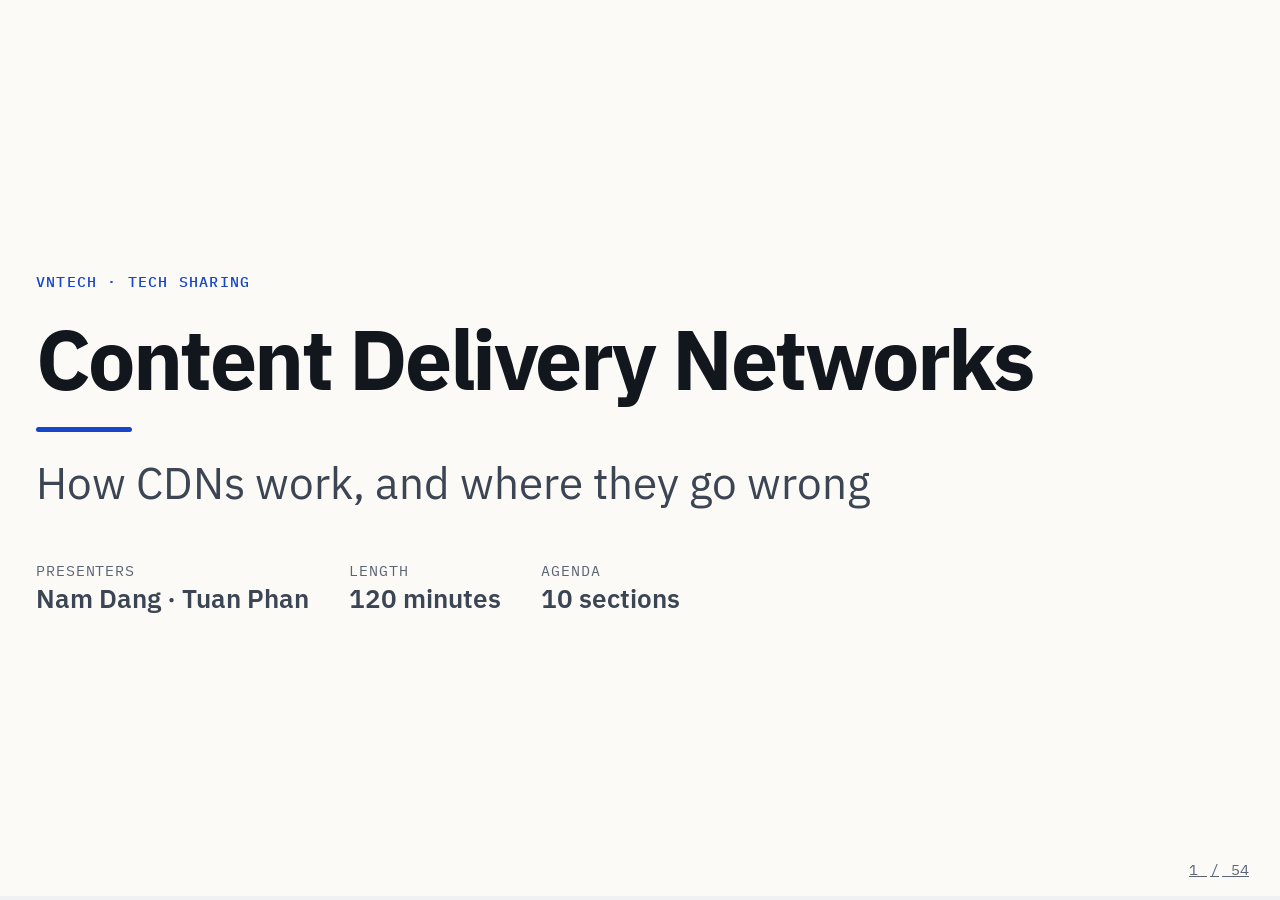
==== deck/index.html @ dfc062b0 "replace first static image with animation" ====
<!doctype html>
<html lang="en" data-theme="light">
<head>
  <meta charset="utf-8" />
  <meta name="viewport" content="width=device-width, initial-scale=1" />
  <title>Content Delivery Networks</title>
  <link rel="icon" href="data:," />
  <link rel="stylesheet" href="vendor/reveal.js/reset.css" />
  <link rel="stylesheet" href="vendor/reveal.js/reveal.css" />
  <link rel="stylesheet" href="css/deck.css" />
  <script src="js/deck.js"></script>
</head>
<body>

<!-- ======================================================================
     ICON SPRITE: one set, 24×24 grid, stroke only. Reuse with
     <svg class="icon"><use href="#i-name"/></svg>
     ====================================================================== -->
<svg class="sprite" xmlns="http://www.w3.org/2000/svg" width="0" height="0" aria-hidden="true">
  <symbol id="i-user" viewBox="0 0 24 24"><circle cx="12" cy="8" r="4"/><path d="M4 21c0-4 3.6-7 8-7s8 3 8 7"/></symbol>
  <symbol id="i-server" viewBox="0 0 24 24"><rect x="3" y="4" width="18" height="7" rx="2"/><rect x="3" y="13" width="18" height="7" rx="2"/><path d="M7 7.5h.01M7 16.5h.01"/></symbol>
  <symbol id="i-edge" viewBox="0 0 24 24"><path d="M12 2.5l8.2 4.75v9.5L12 21.5l-8.2-4.75v-9.5z"/><circle cx="12" cy="12" r="2.5"/></symbol>
  <symbol id="i-pop" viewBox="0 0 24 24"><rect x="4" y="3" width="16" height="18" rx="2"/><path d="M8 8h8M8 12h8M8 16h8"/></symbol>
  <symbol id="i-compass" viewBox="0 0 24 24"><circle cx="12" cy="12" r="9"/><path d="M15.5 8.5l-2 5-5 2 2-5z"/></symbol>
  <symbol id="i-globe" viewBox="0 0 24 24"><circle cx="12" cy="12" r="9"/><path d="M3 12h18M12 3c3 3.2 3 14.8 0 18M12 3c-3 3.2-3 14.8 0 18"/></symbol>
  <symbol id="i-bolt" viewBox="0 0 24 24"><path d="M13 2.5L4.5 14H11l-1 7.5L18.5 10H12z"/></symbol>
  <symbol id="i-shield" viewBox="0 0 24 24"><path d="M12 3l8 3v6c0 5-3.4 8-8 9-4.6-1-8-4-8-9V6z"/></symbol>
  <symbol id="i-clock" viewBox="0 0 24 24"><circle cx="12" cy="12" r="9"/><path d="M12 7v5l3 2"/></symbol>
  <symbol id="i-coin" viewBox="0 0 24 24"><circle cx="12" cy="12" r="9"/><path d="M12 6.5v11M15 9.6c0-1.3-1.3-2.1-3-2.1s-3 .8-3 2.2c0 2.9 6 1.6 6 4.6 0 1.4-1.3 2.2-3 2.2s-3-.8-3-2.1"/></symbol>
  <symbol id="i-arrow" viewBox="0 0 24 24"><path d="M4 12h16M14 6l6 6-6 6"/></symbol>
  <symbol id="i-check" viewBox="0 0 24 24"><path d="M4 12.5l5 5L20 6.5"/></symbol>
  <symbol id="i-x" viewBox="0 0 24 24"><path d="M6 6l12 12M18 6L6 18"/></symbol>
  <symbol id="i-lock" viewBox="0 0 24 24"><rect x="5" y="11" width="14" height="10" rx="2"/><path d="M8 11V8a4 4 0 018 0v3"/></symbol>
  <symbol id="i-code" viewBox="0 0 24 24"><path d="M8 7l-5 5 5 5M16 7l5 5-5 5M13.5 5l-3 14"/></symbol>
  <symbol id="i-image" viewBox="0 0 24 24"><rect x="3" y="4" width="18" height="16" rx="2"/><circle cx="8.5" cy="9.5" r="1.5"/><path d="M21 16l-5-5-9 9"/></symbol>
  <symbol id="i-file" viewBox="0 0 24 24"><path d="M6 3h8l5 5v13H6zM14 3v5h5"/></symbol>
  <symbol id="i-type" viewBox="0 0 24 24"><path d="M5 7V5h14v2M12 5v14M9 19h6"/></symbol>
  <symbol id="i-download" viewBox="0 0 24 24"><path d="M12 4v11M7 10.5l5 5 5-5M5 20h14"/></symbol>
  <symbol id="i-upload" viewBox="0 0 24 24"><path d="M12 16V5M7 9.5l5-5 5 5M5 20h14"/></symbol>
  <symbol id="i-key" viewBox="0 0 24 24"><circle cx="8" cy="15" r="4"/><path d="M11 12l9-9M16 7l3 3"/></symbol>
  <symbol id="i-refresh" viewBox="0 0 24 24"><path d="M20 12a8 8 0 11-2.6-5.9M20 4v5h-5"/></symbol>
  <symbol id="i-layers" viewBox="0 0 24 24"><path d="M12 3l9 5-9 5-9-5zM3 12.5l9 5 9-5M3 17l9 5 9-5"/></symbol>
  <symbol id="i-alert" viewBox="0 0 24 24"><path d="M12 3.5L22 20.5H2zM12 10v5M12 17.8h.01"/></symbol>
  <symbol id="i-gauge" viewBox="0 0 24 24"><path d="M4 18a9 9 0 1116 0M12 14l4-5"/></symbol>
  <symbol id="i-route" viewBox="0 0 24 24"><circle cx="6" cy="18.5" r="2.5"/><circle cx="18" cy="5.5" r="2.5"/><path d="M8.5 18.5H14a3.5 3.5 0 000-7h-4a3.5 3.5 0 010-7h5.5"/></symbol>
  <symbol id="i-split" viewBox="0 0 24 24"><path d="M4 12h5l4-6h7M9 12l4 6h7M17 3l3 3-3 3M17 15l3 3-3 3"/></symbol>
  <symbol id="i-ban" viewBox="0 0 24 24"><circle cx="12" cy="12" r="9"/><path d="M5.7 5.7l12.6 12.6"/></symbol>
  <symbol id="i-bot" viewBox="0 0 24 24"><rect x="4" y="8" width="16" height="12" rx="2"/><path d="M12 4v4M9 13h.01M15 13h.01M9.5 16.5h5"/></symbol>
  <symbol id="i-pen" viewBox="0 0 24 24"><path d="M4 20l1-5L16 4l4 4L9 19zM13.5 6.5l4 4"/></symbol>
  <symbol id="i-pin" viewBox="0 0 24 24"><path d="M12 21s7-6.3 7-11.5a7 7 0 10-14 0C5 14.7 12 21 12 21z"/><circle cx="12" cy="9.5" r="2.5"/></symbol>
  <symbol id="i-qr" viewBox="0 0 24 24"><rect x="3" y="3" width="7" height="7" rx="1"/><rect x="14" y="3" width="7" height="7" rx="1"/><rect x="3" y="14" width="7" height="7" rx="1"/><path d="M14 14h3v3M21 14v.01M21 18v3h-3M14 21v-1"/></symbol>
</svg>

<div class="reveal">
<div class="slides">

<!-- ======================================================================
     COVER
     ====================================================================== -->
<section class="l-cover">
  <p class="eyebrow">VNTech · Tech sharing</p>
  <h1>Content Delivery Networks</h1>
  <div class="cover-rule"></div>
  <p class="cover-sub">How CDNs work, and where they go wrong</p>
  <div class="cover-meta">
    <span><small>Presenters</small><b>Nam Dang · Tuan Phan</b></span>
    <span><small>Length</small><b>120 minutes</b></span>
    <span><small>Agenda</small><b>10 sections</b></span>
  </div>
  <aside class="notes">
    <p>Chào mọi người. Hôm nay Nam và Tuấn chia sẻ về CDN trong khoảng 120 phút.</p>
    <p>Lộ trình gồm 10 phần: vì sao CDN tồn tại, cách nó hoạt động, caching, những gì đặt được sau CDN, protocol và network, security, edge computing, dùng trong thực tế, trade-off và pitfall, cuối cùng là checklist ra quyết định.</p>
    <p>Phím tắt: S mở speaker view, T đổi theme sáng/tối, F toàn màn hình, O xem tổng quan.</p>
  </aside>
</section>

<!-- ======================================================================
     SECTION 1: WHY A CDN EXISTS (1.1 – 1.5)
     ====================================================================== -->

<!-- 1.1 -->
<section class="l-figure" data-section="1 · Why a CDN exists">
  <header class="s-head">
    <p class="eyebrow">1.1 · The problem: physical distance</p>
    <h2>Round trips, not bandwidth, decide time to first byte</h2>
  </header>
  <div class="s-body">
    <div class="fig-row">
      <figure class="fig">
        <svg class="dg" viewBox="0 0 640 380" role="img" aria-label="Time to first byte: 600 ms from a far origin versus 60 ms from a nearby edge">
          <text x="20" y="30" class="t-strong">Far origin · RTT 200 ms</text>
          <rect class="seg seg-slow" x="20" y="46" width="160" height="64" rx="4"/>
          <rect class="seg seg-slow" x="180" y="46" width="160" height="64" rx="4"/>
          <rect class="seg seg-slow" x="340" y="46" width="160" height="64" rx="4"/>
          <text x="100" y="84" text-anchor="middle" class="t-mono">TCP</text>
          <text x="260" y="84" text-anchor="middle" class="t-mono">TLS 1.3</text>
          <text x="420" y="84" text-anchor="middle" class="t-mono">HTTP</text>
          <text x="516" y="89" class="t-num t-slow">600 ms</text>

          <text x="20" y="176" class="t-strong">Nearby edge · RTT 20 ms</text>
          <rect class="seg seg-fast" x="20" y="192" width="16" height="64" rx="3"/>
          <rect class="seg seg-fast" x="36" y="192" width="16" height="64" rx="3"/>
          <rect class="seg seg-fast" x="52" y="192" width="16" height="64" rx="3"/>
          <text x="84" y="235" class="t-num t-fast">60 ms</text>
          <text x="200" y="231" class="t-muted">same three round trips</text>

          <path class="ln ln-axis" d="M20 304H500M20 298v12M180 298v12M340 298v12M500 298v12"/>
          <text x="20" y="332" class="t-mono t-small t-muted">0</text>
          <text x="180" y="332" text-anchor="middle" class="t-mono t-small t-muted">200 ms</text>
          <text x="340" y="332" text-anchor="middle" class="t-mono t-small t-muted">400 ms</text>
          <text x="500" y="332" text-anchor="middle" class="t-mono t-small t-muted">600 ms</text>
          <text x="20" y="368" class="t-small t-muted">Time to first byte on a new HTTPS connection</text>
        </svg>
      </figure>
      <div class="col">
        <ul class="points">
          <li>Light in fiber: about 200,000 km/s</li>
          <li>HCMC to US West: 13,000 km</li>
          <li>130 ms in theory, 180–220 real</li>
          <li>Three round trips before first byte</li>
          <li>Slow start: 14 KB, then doubling</li>
        </ul>
      </div>
    </div>
  </div>
  <aside class="notes">
    <p>Bắt đầu từ vấn đề trước khi nói CDN là gì: khoảng cách vật lý.</p>
    <p>Ánh sáng trong cáp quang đi khoảng 200.000 km/s. Từ TP.HCM sang bờ Tây nước Mỹ khoảng 13.000 km, tức một round trip mất 130 ms trên lý thuyết, thực tế 180 đến 220 ms vì đường cáp không thẳng và còn qua nhiều router.</p>
    <p>Một kết nối HTTPS mới cần ít nhất ba round trip trước khi nhận byte đầu tiên: TCP handshake, TLS 1.3 handshake, rồi HTTP request. Origin ở xa với RTT 200 ms thì mất 600 ms; edge ở gần với RTT 20 ms thì chỉ 60 ms.</p>
    <p>Sau byte đầu tiên, TCP slow start chỉ gửi khoảng 14 KB ở round trip đầu rồi gấp đôi dần, nên file càng lớn càng phải trả tiền khoảng cách thêm nhiều lần.</p>
    <p>Ý chính: latency bằng số round trip nhân với khoảng cách. Tối ưu code server không rút ngắn được đường đi.</p>
  </aside>
</section>

<!-- 1.2 -->
<section class="l-figure" data-section="1 · Why a CDN exists">
  <header class="s-head">
    <p class="eyebrow">1.2 · What a CDN is</p>
    <h2>A CDN is a caching reverse proxy, replicated close to users</h2>
  </header>
  <div class="s-body">
    <div class="fig-row">
      <figure class="fig">
        <svg class="dg dg-anim" viewBox="0 0 640 400" role="img" aria-label="Without a CDN every request crosses the world to the single origin; with one, users in Hanoi and Paris each reach a nearby edge and the origin is contacted only on a cache miss">
          <rect class="box box-origin" x="490" y="170" width="130" height="60" rx="12"/>
          <use href="#i-server" x="504" y="188" width="24" height="24" class="ic ic-origin"/>
          <text x="538" y="207" class="t-strong">Origin</text>

          <g data-scene="direct" data-loop="4.6">
            <path id="ov-d0" class="wire" d="M60 90L490 190"/>
            <path id="ov-d1" class="wire" d="M60 310L490 210"/>
            <circle class="pkt" r="6" data-along="#ov-d0" data-at="0.3" data-dur="1.6"/>
            <circle class="pkt pkt-miss" r="6" data-along="#ov-d0" data-at="2.1" data-dur="1.6" data-rev/>
            <circle class="pkt" r="6" data-along="#ov-d1" data-at="0.6" data-dur="1.6"/>
            <circle class="pkt pkt-miss" r="6" data-along="#ov-d1" data-at="2.4" data-dur="1.6" data-rev/>
          </g>

          <g class="fragment" data-scene="cdn" data-loop="8">
            <path id="ov-u0" class="wire" d="M60 90H130"/>
            <path id="ov-o0" class="wire wire-rare" d="M250 90L490 190"/>
            <path id="ov-u1" class="wire" d="M60 310H130"/>
            <path id="ov-o1" class="wire wire-rare" d="M250 310L490 210"/>
            <circle class="pkt" r="6" data-along="#ov-u0" data-at="0.3, 4.3, 5.5, 6.7" data-dur="0.3"/>
            <circle class="pkt pkt-miss" r="6" data-along="#ov-o0" data-at="0.7" data-dur="1.2"/>
            <circle class="pkt pkt-miss" r="6" data-along="#ov-o0" data-at="2" data-dur="1.2" data-rev/>
            <circle class="pkt pkt-miss" r="6" data-along="#ov-u0" data-at="3.3" data-dur="0.3" data-rev/>
            <circle class="pkt pkt-hit" r="6" data-along="#ov-u0" data-at="4.65, 5.85, 7.05" data-dur="0.3" data-rev/>
            <circle class="pkt" r="6" data-along="#ov-u1" data-at="0.6, 4.6, 5.8, 7" data-dur="0.3"/>
            <circle class="pkt pkt-miss" r="6" data-along="#ov-o1" data-at="1" data-dur="1.2"/>
            <circle class="pkt pkt-miss" r="6" data-along="#ov-o1" data-at="2.3" data-dur="1.2" data-rev/>
            <circle class="pkt pkt-miss" r="6" data-along="#ov-u1" data-at="3.6" data-dur="0.3" data-rev/>
            <circle class="pkt pkt-hit" r="6" data-along="#ov-u1" data-at="4.95, 6.15, 7.35" data-dur="0.3" data-rev/>
            <rect class="box box-edge" x="130" y="60" width="120" height="60" rx="12"/>
            <use href="#i-edge" x="144" y="78" width="24" height="24" class="ic ic-edge"/>
            <text x="178" y="97" class="t-strong">Edge</text>
            <rect class="box box-edge" x="130" y="280" width="120" height="60" rx="12"/>
            <use href="#i-edge" x="144" y="298" width="24" height="24" class="ic ic-edge"/>
            <text x="178" y="317" class="t-strong">Edge</text>
          </g>

          <use href="#i-user" x="24" y="78" width="24" height="24" class="ic ic-user"/>
          <text x="36" y="124" text-anchor="middle" class="t-small t-muted">Hanoi</text>
          <use href="#i-user" x="24" y="298" width="24" height="24" class="ic ic-user"/>
          <text x="36" y="344" text-anchor="middle" class="t-small t-muted">Paris</text>
        </svg>
      </figure>
      <div class="col">
        <ul class="points">
          <li>Edge servers sit between users and origin</li>
          <li>Each edge keeps copies, answers nearby</li>
          <li>The origin stays in one place</li>
          <li>Cache beside origin: less load, same distance</li>
          <li>A CDN reduces both</li>
        </ul>
      </div>
    </div>
  </div>
  <aside class="notes">
    <p>CDN là một mạng phân tán gồm các edge server nằm giữa user và origin của mình.</p>
    <p>Mỗi edge giữ bản sao nội dung và trả lời request từ vị trí gần user nhất. Origin vẫn chỉ ở một chỗ; user ở Hà Nội và user ở Paris mỗi người nói chuyện với một edge gần họ.</p>
    <p>So sánh với cache đặt cạnh origin như Varnish hay Nginx: loại đó giảm tải cho origin nhưng không giảm khoảng cách. CDN giảm được cả hai.</p>
    <p>Định nghĩa gọn: CDN là một caching reverse proxy, được triển khai ở rất nhiều nơi, trả lời thay cho origin.</p>
  </aside>
</section>

<!-- 1.3 -->
<section class="l-cards" data-section="1 · Why a CDN exists">
  <header class="s-head">
    <p class="eyebrow">1.3 · What you gain</p>
    <h2>Five benefits, and none of them is automatic</h2>
  </header>
  <div class="s-body">
    <div class="cards c5">
      <div class="card">
        <svg class="icon icon-l"><use href="#i-bolt"/></svg>
        <h3>Lower latency</h3>
        <p>Tens of milliseconds, not hundreds</p>
        <span class="chip is-need">needs cacheable content</span>
      </div>
      <div class="card">
        <svg class="icon icon-l"><use href="#i-server"/></svg>
        <h3>Less origin load</h3>
        <p>90%+ of requests stop at the edge</p>
        <span class="chip is-need">needs cacheable content</span>
      </div>
      <div class="card">
        <svg class="icon icon-l"><use href="#i-refresh"/></svg>
        <h3>Higher availability</h3>
        <p>PoP failover; stale copies when origin is down</p>
      </div>
      <div class="card">
        <svg class="icon icon-l"><use href="#i-coin"/></svg>
        <h3>Lower bandwidth cost</h3>
        <p>Fewer origin bytes, smaller payloads</p>
      </div>
      <div class="card">
        <svg class="icon icon-l"><use href="#i-shield"/></svg>
        <h3>Security</h3>
        <p>Absorb DDoS, run a WAF, hide the origin</p>
        <span class="chip is-need">needs a hidden origin</span>
      </div>
    </div>
  </div>
  <aside class="notes">
    <p>CDN mang lại năm lợi ích, nhưng mỗi cái đều có điều kiện đi kèm.</p>
    <p>Một, latency thấp hơn: handshake và nội dung đến từ nơi cách vài chục ms thay vì vài trăm ms.</p>
    <p>Hai, giảm tải origin: với site chủ yếu là static, hơn 90% request có thể dừng ở edge. [cần kiểm chứng: con số 90% là ước lượng chung, phụ thuộc từng site]</p>
    <p>Ba, availability cao hơn: traffic tự chuyển khi một PoP hỏng, và edge có thể trả nội dung đã cache khi origin down. Phần 3.6 sẽ nói kỹ.</p>
    <p>Bốn, giảm chi phí bandwidth: origin gửi ít byte hơn, phần còn lại được nén và tối ưu ảnh ở edge.</p>
    <p>Năm, security: edge là nơi tự nhiên để hấp thụ DDoS, chạy WAF và giấu origin. Phần 6 nói kỹ.</p>
    <p>Điều kiện: latency và offload chỉ có khi nội dung cacheable. Security chỉ có khi origin không bị gọi trực tiếp. Lợi ích không tự động đến.</p>
  </aside>
</section>

<!-- 1.4 -->
<section class="l-cards" data-section="1 · Why a CDN exists">
  <header class="s-head">
    <p class="eyebrow">1.4 · A short history</p>
    <h2>The direction never changed: work keeps moving from origin to edge</h2>
  </header>
  <div class="s-body">
    <div class="cards c3">
      <div class="card">
        <span class="card-kicker">Late 1990s</span>
        <h3>Static files</h3>
        <p>Akamai, 1998, from MIT: surviving flash crowds</p>
        <p>Images, downloads, later video</p>
      </div>
      <div class="card fragment">
        <span class="card-kicker">2000s and 2010s</span>
        <h3>Dynamic acceleration and security</h3>
        <p>CloudFront 2008, Cloudflare 2010, Fastly 2011</p>
        <p>TLS, DDoS protection, WAF become standard</p>
      </div>
      <div class="card fragment">
        <span class="card-kicker">From about 2017</span>
        <h3>Edge compute</h3>
        <p>Lambda@Edge, Cloudflare Workers</p>
        <p>Your code runs at the edge</p>
      </div>
    </div>
  </div>
  <aside class="notes">
    <p>Lịch sử CDN gói trong ba giai đoạn.</p>
    <p>Cuối thập niên 1990: static file. Akamai ra đời năm 1998 từ MIT để giải bài toán flash crowd, tức traffic tăng đột biến. CDN lúc đó phân phối ảnh, file download, sau này là video.</p>
    <p>(Bấm tiếp) Thập niên 2000 và 2010: dynamic acceleration và security. Tái sử dụng connection và routing tốt hơn giúp tăng tốc cả request không cache được. CloudFront ra năm 2008, Cloudflare 2010, Fastly 2011. TLS, chống DDoS và WAF trở thành tiêu chuẩn.</p>
    <p>(Bấm tiếp) Từ khoảng 2017: edge compute. Lambda@Edge và Cloudflare Workers cho phép chạy code của mình ngay tại edge.</p>
    <p>Hướng đi không đổi: ngày càng nhiều việc được chuyển từ origin ra edge.</p>
  </aside>
</section>

<!-- 1.5 -->
<section class="l-table" data-section="1 · Why a CDN exists">
  <header class="s-head">
    <p class="eyebrow">1.5 · Business impact</p>
    <h2>Speed measurably affects revenue; how much differs for every product</h2>
  </header>
  <div class="s-body">
    <table class="tbl">
      <thead><tr><th>Source</th><th>Finding</th></tr></thead>
      <tbody>
        <tr><td>Amazon, 2006</td><td>Every 100 ms of added latency cost about 1% of sales</td></tr>
        <tr><td>Google / DoubleClick, 2016</td><td>53% of mobile visits are abandoned when a page takes over 3 s</td></tr>
        <tr><td>Google / SOASTA, 2017</td><td>Load time from 1 s to 3 s: bounce probability up 32%</td></tr>
        <tr><td>Deloitte, 2020</td><td>0.1 s faster on mobile: retail conversions +8.4%, travel +10.1%</td></tr>
      </tbody>
    </table>
    <ul class="points">
      <li>A trend, not constants</li>
      <li>Your number needs your own measurement</li>
    </ul>
  </div>
  <aside class="notes">
    <p>Tốc độ có ảnh hưởng đo được tới doanh thu. Vài nghiên cứu hay được trích dẫn:</p>
    <p>Amazon 2006: mỗi 100 ms latency tăng thêm làm mất khoảng 1% doanh số. [cần kiểm chứng: số liệu từ một bài nói nội bộ của Amazon, không có báo cáo chính thức]</p>
    <p>Google / DoubleClick 2016: 53% lượt truy cập mobile bị bỏ nếu trang tải lâu hơn 3 giây.</p>
    <p>Google / SOASTA 2017: thời gian tải tăng từ 1 lên 3 giây làm xác suất bounce tăng 32%.</p>
    <p>Deloitte 2020, báo cáo "Milliseconds Make Millions": nhanh hơn 0,1 giây trên mobile làm conversion của retail tăng 8,4% và travel tăng 10,1%.</p>
    <p>Lưu ý: đây là các nghiên cứu cụ thể trong bối cảnh cụ thể. Dùng để thấy xu hướng, đừng coi là hằng số. Con số chính xác cho sản phẩm của mình chỉ có được khi tự đo.</p>
  </aside>
</section>

<!-- ======================================================================
     SECTION 2: HOW IT WORKS (2.1 – 2.6)
     ====================================================================== -->

<!-- 2.1 -->
<section class="l-cards" data-section="2 · How it works">
  <header class="s-head">
    <p class="eyebrow">2.1 · Core parts</p>
    <h2>The origin holds the master, edges hold copies, DNS points the way</h2>
  </header>
  <div class="s-body">
    <div class="cards c4">
      <div class="card">
        <svg class="icon icon-l"><use href="#i-server"/></svg>
        <h3>Origin</h3>
        <p>Master copy: web server, load balancer, S3</p>
      </div>
      <div class="card">
        <svg class="icon icon-l"><use href="#i-edge"/></svg>
        <h3>Edge server</h3>
        <p>Receives requests, checks its cache, responds</p>
      </div>
      <div class="card">
        <svg class="icon icon-l"><use href="#i-pop"/></svg>
        <h3>PoP</h3>
        <p>One location, many edge servers</p>
      </div>
      <div class="card">
        <svg class="icon icon-l"><use href="#i-compass"/></svg>
        <h3>DNS</h3>
        <p>First step; with routing, picks the PoP</p>
      </div>
    </div>
    <div class="callout">
      <svg class="icon"><use href="#i-pin"/></svg>
      <p><b>Caches are per PoP:</b> Singapore HIT, Tokyo MISS</p>
    </div>
  </div>
  <aside class="notes">
    <p>Bốn thành phần cốt lõi.</p>
    <p>Origin: nơi giữ bản gốc của nội dung. Có thể là web server, load balancer, hoặc object storage như S3.</p>
    <p>Edge server: một máy của CDN, nhận request của user, kiểm tra cache rồi trả lời.</p>
    <p>PoP, point of presence: một địa điểm vật lý, thường là data center, chứa nhiều edge server. Số lượng và vị trí PoP quyết định CDN đến gần user của mình tới mức nào.</p>
    <p>DNS: bước đầu tiên của mọi request. Cùng với routing (slide 2.3), nó quyết định user tới PoP nào.</p>
    <p>Điểm quan trọng: mỗi PoP có cache riêng. Object đã cache ở Singapore vẫn là MISS ở Tokyo.</p>
  </aside>
</section>

<!-- 2.2 -->
<section class="l-figure" data-section="2 · How it works">
  <header class="s-head">
    <p class="eyebrow">2.2 · Request lifecycle</p>
    <h2>On a HIT the origin sees nothing; on a MISS the edge fetches once</h2>
  </header>
  <div class="s-body">
    <div class="fig-row">
      <figure class="fig">
        <svg class="dg dg-anim" viewBox="0 0 640 370" data-loop="10.5" role="img" aria-label="A first request misses: the edge fetches from the origin and stores the object. The next request is a hit and never reaches the origin.">
          <path id="rl-dns" class="wire" d="M90 210V90"/>
          <path id="rl-be" class="wire" d="M160 240H250"/>
          <path id="rl-eo" class="wire" d="M390 240H480"/>
          <path class="wire" d="M320 270V296"/>
          <rect class="slot" x="290" y="296" width="60" height="44" rx="8"/>
          <g data-show="5.9 10.5">
            <rect class="box box-edge" x="290" y="296" width="60" height="44" rx="8"/>
            <use href="#i-file" x="308" y="306" width="24" height="24" class="ic ic-edge"/>
          </g>

          <circle class="pkt" r="6" data-along="#rl-dns" data-at="0.3" data-dur="0.7"/>
          <circle class="pkt" r="6" data-along="#rl-dns" data-at="1" data-dur="0.7" data-rev/>
          <circle class="pkt" r="6" data-along="#rl-be" data-at="1.9, 3.1, 7.6" data-dur="0.5"/>
          <circle class="pkt" r="6" data-along="#rl-be" data-at="2.4" data-dur="0.5" data-rev/>
          <circle class="pkt pkt-miss" r="6" data-along="#rl-eo" data-at="4.2" data-dur="0.8"/>
          <circle class="pkt pkt-miss" r="6" data-along="#rl-eo" data-at="5.1" data-dur="0.8" data-rev/>
          <circle class="pkt pkt-miss" r="6" data-along="#rl-be" data-at="6.1" data-dur="0.6" data-rev/>
          <circle class="pkt pkt-hit" r="6" data-along="#rl-be" data-at="8.6" data-dur="0.5" data-rev/>

          <rect class="box " x="20" y="30" width="140" height="60" rx="12"/>
          <use href="#i-compass" x="34" y="48" width="24" height="24" class="ic ic-muted"/>
          <text x="68" y="67" class="t-strong">DNS</text>
          <rect class="box box-user" x="20" y="210" width="140" height="60" rx="12"/>
          <use href="#i-user" x="34" y="228" width="24" height="24" class="ic ic-user"/>
          <text x="68" y="247" class="t-strong">Browser</text>
          <rect class="box box-edge" x="250" y="210" width="140" height="60" rx="12"/>
          <use href="#i-edge" x="264" y="228" width="24" height="24" class="ic ic-edge"/>
          <text x="298" y="247" class="t-strong">Edge</text>
          <rect class="box box-origin" x="480" y="210" width="140" height="60" rx="12"/>
          <use href="#i-server" x="494" y="228" width="24" height="24" class="ic ic-origin"/>
          <text x="528" y="247" class="t-strong">Origin</text>

          <g class="mark"><circle cx="58" cy="150" r="13"/><text x="58" y="155.5">1</text></g>
          <g class="mark mark-lit" data-show="0.3 1.7"><circle cx="58" cy="150" r="13"/><text x="58" y="155.5">1</text></g>
          <g class="mark"><circle cx="205" cy="212" r="13"/><text x="205" y="217.5">2</text></g>
          <g class="mark mark-lit" data-show="1.9 2.9"><circle cx="205" cy="212" r="13"/><text x="205" y="217.5">2</text></g>
          <g class="mark"><circle cx="262" cy="318" r="13"/><text x="262" y="323.5">3</text></g>
          <g class="mark mark-lit" data-show="3.6 4.2, 8.1 8.6"><circle cx="262" cy="318" r="13"/><text x="262" y="323.5">3</text></g>
          <g class="mark"><circle cx="205" cy="268" r="13"/><text x="205" y="273.5">4</text></g>
          <g class="mark mark-lit" data-show="6.1 6.8, 8.6 9.2"><circle cx="205" cy="268" r="13"/><text x="205" y="273.5">4</text></g>
          <g class="tag tag-miss" data-show="3.7 6.1">
            <rect x="288" y="166" width="64" height="28" rx="14"/>
            <text x="320" y="185.5">MISS</text>
          </g>
          <g class="tag tag-hit" data-show="8.2 9.6">
            <rect x="288" y="166" width="64" height="28" rx="14"/>
            <text x="320" y="185.5">HIT</text>
          </g>
        </svg>
      </figure>
      <div class="col">
        <ol class="steps">
          <li><b>DNS:</b> CNAME resolves to an edge IP</li>
          <li><b>Connect:</b> TCP and TLS, nearby</li>
          <li><b>Lookup:</b> key is host, path, query</li>
          <li><b>Respond:</b> <code>Age</code>, <code>X-Cache</code> tell the story</li>
        </ol>
        <ul class="points">
          <li>Cached but expired: revalidate (3.3)</li>
          <li>First requester per PoP pays full price</li>
        </ul>
      </div>
    </div>
  </div>
  <aside class="notes">
    <p>Vòng đời một request qua CDN có bốn bước.</p>
    <p>Một, DNS: browser resolve static.example.com, đây là một CNAME trỏ tới CDN, và nhận về IP của một edge.</p>
    <p>Hai, Connect: TCP và TLS handshake diễn ra với edge ở gần.</p>
    <p>Ba, Lookup: edge tính cache key gồm host, path, query string rồi tra cache. Nếu HIT, tức có bản còn fresh, edge trả lời ngay và origin không hề thấy request. Nếu MISS, edge fetch từ origin, đọc Cache-Control để quyết định có lưu không và lưu bao lâu, rồi lưu lại.</p>
    <p>Bốn, Respond: response mang theo header cho biết chuyện gì đã xảy ra, ví dụ Age và X-Cache.</p>
    <p>Có trạng thái thứ ba: object đã cache nhưng hết hạn, edge sẽ revalidate với origin, slide 3.3 nói kỹ.</p>
    <p>Người request đầu tiên ở mỗi PoP trả đủ giá. Những người sau được hưởng lợi cho tới khi object hết hạn hoặc bị evict.</p>
  </aside>
</section>

<!-- 2.3 -->
<section class="l-table" data-section="2 · How it works">
  <header class="s-head">
    <p class="eyebrow">2.3 · Reaching the nearest edge: GeoDNS vs Anycast</p>
    <h2>GeoDNS picks the PoP at lookup time; Anycast lets routing pick it</h2>
  </header>
  <div class="s-body">
    <table class="tbl">
      <thead><tr><th></th><th>GeoDNS</th><th>Anycast</th></tr></thead>
      <tbody>
        <tr><th>How</th><td>DNS guesses location from the asker's IP. Each PoP has its own IP.</td><td>Every PoP announces the same IP over BGP. Routers deliver to the closest.</td></tr>
        <tr><th>Decision layer</th><td>DNS</td><td>Routing (BGP)</td></tr>
        <tr><th>Weakness</th><td>Sees the resolver, not the user. EDNS Client Subnet helps, when sent.</td><td>"Close" means few hops and carrier policy, not geography or speed.</td></tr>
        <tr><th>When a PoP fails</th><td>Users move only after the DNS TTL expires</td><td>Route withdrawn; traffic shifts within seconds</td></tr>
        <tr><th>Examples</th><td>Akamai, CloudFront (mostly)</td><td>Cloudflare</td></tr>
      </tbody>
    </table>
    <p class="caption">Anycast also spreads attack traffic across PoPs (6.1)</p>
  </div>
  <aside class="notes">
    <p>Làm sao user tới được edge gần nhất? Có hai cách.</p>
    <p>GeoDNS: DNS của CDN nhìn IP của bên hỏi, đoán vị trí rồi trả về IP của PoP phù hợp. Mỗi PoP có IP riêng. Quyết định nằm ở tầng DNS. Điểm yếu: DNS chỉ thấy resolver chứ không thấy user, nên user dùng resolver ở nước ngoài có thể bị đưa tới sai chỗ. EDNS Client Subnet giúp được, nhưng không phải resolver nào cũng gửi. Khi một PoP hỏng, user chỉ chuyển đi sau khi TTL của DNS record hết.</p>
    <p>Anycast: mọi PoP cùng quảng bá một IP qua BGP, router trên Internet đưa packet tới PoP gần nhất theo nghĩa network. Quyết định nằm ở tầng routing. Điểm yếu: "gần" trong BGP nghĩa là ít hop và theo policy của nhà mạng, chưa chắc gần về địa lý hay nhanh hơn, và khó điều khiển chính xác. Khi một PoP hỏng, nó rút route và traffic chuyển trong vài giây.</p>
    <p>Ví dụ: Akamai và phần lớn CloudFront dùng GeoDNS; Cloudflare dùng Anycast. [cần kiểm chứng: cách phân loại vendor là đơn giản hóa, thực tế nhiều CDN kết hợp cả hai]</p>
    <p>Anycast còn giúp security: traffic tấn công bị chia ra nhiều PoP thay vì dồn vào một chỗ, xem 6.1.</p>
  </aside>
</section>

<!-- 2.4 -->
<section class="l-two-col" data-section="2 · How it works">
  <header class="s-head">
    <p class="eyebrow">2.4 · Pull vs push</p>
    <h2>Pull fetches on demand, push uploads in advance; most websites pull</h2>
  </header>
  <div class="s-body">
    <div class="cols">
      <div class="col">
        <h3 class="col-title"><svg class="icon"><use href="#i-download"/></svg>Pull (the default)</h3>
        <ul class="points">
          <li>Edge fetches on the first request</li>
          <li>No upload step, one source of truth</li>
          <li>First request per PoP is slow</li>
        </ul>
      </div>
      <div class="col">
        <h3 class="col-title"><svg class="icon"><use href="#i-upload"/></svg>Push</h3>
        <ul class="points">
          <li>Upload before anyone asks</li>
          <li>Fits installers, game patches, video</li>
          <li>You own syncing and cleanup</li>
        </ul>
      </div>
    </div>
    <div class="callout">
      <svg class="icon"><use href="#i-layers"/></svg>
      <p><b>Hybrid:</b> deploy to S3 or R2, CDN pulls</p>
    </div>
  </div>
  <aside class="notes">
    <p>Ai đưa nội dung lên CDN, và khi nào?</p>
    <p>Pull là mặc định: mình khai báo origin ở đâu. Ở request đầu tiên cho một file, edge tự fetch và cache lại. Không có bước upload, chỉ có một source of truth. Nhược điểm: request đầu tiên ở mỗi PoP sẽ chậm.</p>
    <p>Push: mình upload nội dung lên storage của CDN trước khi có ai hỏi. Hợp với file lớn và nhu cầu dự đoán được như installer, game patch, video. Mình kiểm soát chính xác cái gì nằm ở đó, nhưng cũng tự lo việc đồng bộ và dọn dẹp.</p>
    <p>Kiểu lai phổ biến: lúc deploy thì upload file lên object storage như S3 hay R2, rồi để CDN pull từ storage đó.</p>
    <p>Hầu hết website dùng pull.</p>
  </aside>
</section>

<!-- 2.5 -->
<section class="l-figure" data-section="2 · How it works">
  <header class="s-head">
    <p class="eyebrow">2.5 · Tiered caching and origin shield</p>
    <h2>One extra cache layer stops hundreds of PoPs from calling the origin</h2>
  </header>
  <div class="s-body">
    <div class="fig-row">
      <figure class="fig">
        <svg class="dg dg-anim" viewBox="0 0 640 400" role="img" aria-label="Without tiering every PoP calls the origin; with an upper tier only a few nodes do">
          <rect class="box box-origin" x="250" y="320" width="140" height="60" rx="12"/>

          <g data-scene="flat" data-loop="4.5">
            <path id="tc-f0" class="wire" d="M54 64L278 320"/>
            <path id="tc-f1" class="wire" d="M130 64L290 320"/>
            <path id="tc-f2" class="wire" d="M206 64L302 320"/>
            <path id="tc-f3" class="wire" d="M282 64L314 320"/>
            <path id="tc-f4" class="wire" d="M358 64L326 320"/>
            <path id="tc-f5" class="wire" d="M434 64L338 320"/>
            <path id="tc-f6" class="wire" d="M510 64L350 320"/>
            <path id="tc-f7" class="wire" d="M586 64L362 320"/>
            <circle class="pkt pkt-miss" r="6" data-along="#tc-f0" data-at="0.4" data-dur="1.1"/>
            <circle class="pkt pkt-miss" r="6" data-along="#tc-f1" data-at="0.47" data-dur="1.1"/>
            <circle class="pkt pkt-miss" r="6" data-along="#tc-f2" data-at="0.54" data-dur="1.1"/>
            <circle class="pkt pkt-miss" r="6" data-along="#tc-f3" data-at="0.61" data-dur="1.1"/>
            <circle class="pkt pkt-miss" r="6" data-along="#tc-f4" data-at="0.68" data-dur="1.1"/>
            <circle class="pkt pkt-miss" r="6" data-along="#tc-f5" data-at="0.75" data-dur="1.1"/>
            <circle class="pkt pkt-miss" r="6" data-along="#tc-f6" data-at="0.82" data-dur="1.1"/>
            <circle class="pkt pkt-miss" r="6" data-along="#tc-f7" data-at="0.89" data-dur="1.1"/>
            <rect class="box box-err" x="250" y="320" width="140" height="60" rx="12" data-show="1.5 4.2"/>
            <text x="406" y="357" class="t-mono t-strong t-err" data-show="1.5 4.2">8 requests</text>
          </g>

          <g class="fragment" data-scene="tier" data-loop="5.5">
            <path id="tc-t0" class="wire" d="M54 64L182 170"/>
            <path id="tc-t1" class="wire" d="M130 64L198 170"/>
            <path id="tc-t2" class="wire" d="M206 64L214 170"/>
            <path id="tc-t3" class="wire" d="M282 64L230 170"/>
            <path id="tc-t4" class="wire" d="M358 64L410 170"/>
            <path id="tc-t5" class="wire" d="M434 64L426 170"/>
            <path id="tc-t6" class="wire" d="M510 64L442 170"/>
            <path id="tc-t7" class="wire" d="M586 64L458 170"/>
            <path id="tc-ua" class="wire" d="M206 214L296 320"/>
            <path id="tc-ub" class="wire" d="M434 214L344 320"/>
            <circle class="pkt pkt-miss" r="6" data-along="#tc-t0" data-at="0.4" data-dur="0.8"/>
            <circle class="pkt pkt-miss" r="6" data-along="#tc-t1" data-at="0.47" data-dur="0.8"/>
            <circle class="pkt pkt-miss" r="6" data-along="#tc-t2" data-at="0.54" data-dur="0.8"/>
            <circle class="pkt pkt-miss" r="6" data-along="#tc-t3" data-at="0.61" data-dur="0.8"/>
            <circle class="pkt pkt-miss" r="6" data-along="#tc-t4" data-at="0.68" data-dur="0.8"/>
            <circle class="pkt pkt-miss" r="6" data-along="#tc-t5" data-at="0.75" data-dur="0.8"/>
            <circle class="pkt pkt-miss" r="6" data-along="#tc-t6" data-at="0.82" data-dur="0.8"/>
            <circle class="pkt pkt-miss" r="6" data-along="#tc-t7" data-at="0.89" data-dur="0.8"/>
            <circle class="pkt pkt-miss" r="6" data-along="#tc-ua" data-at="1.6" data-dur="0.8"/>
            <circle class="pkt pkt-miss" r="6" data-along="#tc-ub" data-at="1.8" data-dur="0.8"/>
            <rect class="box box-edge" x="146" y="170" width="120" height="44" rx="12"/>
            <use href="#i-layers" x="194" y="180" width="24" height="24" class="ic ic-edge"/>
            <rect class="box box-edge" x="374" y="170" width="120" height="44" rx="12"/>
            <use href="#i-layers" x="422" y="180" width="24" height="24" class="ic ic-edge"/>
            <text x="320" y="198" text-anchor="middle" class="t-small t-muted">upper tier</text>
            <text x="406" y="357" class="t-mono t-strong t-fast" data-show="2.6 5.2">2 requests</text>
          </g>

          <rect class="box box-edge" x="28" y="24" width="52" height="40" rx="10"/>
          <use href="#i-edge" x="42" y="32" width="24" height="24" class="ic ic-edge"/>
          <rect class="box box-edge" x="104" y="24" width="52" height="40" rx="10"/>
          <use href="#i-edge" x="118" y="32" width="24" height="24" class="ic ic-edge"/>
          <rect class="box box-edge" x="180" y="24" width="52" height="40" rx="10"/>
          <use href="#i-edge" x="194" y="32" width="24" height="24" class="ic ic-edge"/>
          <rect class="box box-edge" x="256" y="24" width="52" height="40" rx="10"/>
          <use href="#i-edge" x="270" y="32" width="24" height="24" class="ic ic-edge"/>
          <rect class="box box-edge" x="332" y="24" width="52" height="40" rx="10"/>
          <use href="#i-edge" x="346" y="32" width="24" height="24" class="ic ic-edge"/>
          <rect class="box box-edge" x="408" y="24" width="52" height="40" rx="10"/>
          <use href="#i-edge" x="422" y="32" width="24" height="24" class="ic ic-edge"/>
          <rect class="box box-edge" x="484" y="24" width="52" height="40" rx="10"/>
          <use href="#i-edge" x="498" y="32" width="24" height="24" class="ic ic-edge"/>
          <rect class="box box-edge" x="560" y="24" width="52" height="40" rx="10"/>
          <use href="#i-edge" x="574" y="32" width="24" height="24" class="ic ic-edge"/>
          <use href="#i-server" x="264" y="338" width="24" height="24" class="ic ic-origin"/>
          <text x="298" y="357" class="t-strong">Origin</text>
        </svg>
      </figure>
      <div class="col">
        <ul class="points">
          <li>An edge MISS asks the upper tier first</li>
          <li>Origin shield: one PoP is the only gateway</li>
          <li>Higher hit ratio, fewer origin connections</li>
          <li>Stampedes collapse at one point (3.8)</li>
          <li>Cost: one extra hop, usually a fee</li>
        </ul>
        <div class="chips">
          <span class="chip">CloudFront Origin Shield</span>
          <span class="chip">Cloudflare Tiered Cache</span>
          <span class="chip">Fastly shielding</span>
        </div>
      </div>
    </div>
  </div>
  <aside class="notes">
    <p>Nếu không có lớp ở giữa, một object hết hạn sẽ khiến hàng trăm PoP cùng gọi origin để lấy cùng một thứ.</p>
    <p>Đường đi khi có tiered caching: User, tới Edge PoP (hàng trăm), tới Upper tier hay origin shield (chỉ vài node), rồi mới tới Origin. Edge bị MISS sẽ hỏi upper tier trước. Chỉ khi upper tier cũng MISS thì request mới tới origin.</p>
    <p>Origin shield là trường hợp đặc biệt: chỉ định một PoP, thường gần origin, làm cổng duy nhất đi vào origin.</p>
    <p>Kết quả: hit ratio tổng thể cao hơn, số connection tới origin giảm mạnh, và cache stampede (3.8) được gom về một điểm.</p>
    <p>Chi phí: thêm một hop khi MISS, và thường phải trả thêm tiền.</p>
    <p>Sản phẩm tương ứng: CloudFront Origin Shield, Cloudflare Tiered Cache, Fastly shielding.</p>
  </aside>
</section>

<!-- 2.6 -->
<section class="l-figure" data-section="2 · How it works">
  <header class="s-head">
    <p class="eyebrow">2.6 · ISP peering and embedded caches</p>
    <h2>The last stretch belongs to the ISP; big CDNs connect directly or move in</h2>
  </header>
  <div class="s-body">
    <div class="fig-row">
      <figure class="fig">
        <svg class="dg dg-anim" viewBox="0 0 640 390" data-loop="5" role="img" aria-label="Three paths to a subscriber: via transit, via peering at an exchange, and from a cache embedded inside the ISP">
          <rect class="zone" x="430" y="20" width="195" height="350" rx="16"/>
          <text x="446" y="252" class="t-small t-muted">ISP</text>
          <text x="290" y="42" text-anchor="middle" class="t-small t-muted">transit</text>
          <path id="isp-t" class="wire" d="M75 150V64H545V150"/>
          <path id="isp-p" class="wire" d="M135 180H480"/>
          <path id="isp-e" class="wire" d="M545 290V210"/>
          <path class="wire" d="M537 140l8 10 8-10M470 172l10 8-10 8M537 220l8-10 8 10"/>

          <circle class="pkt pkt-miss" r="6" data-along="#isp-t" data-at="0.5" data-dur="3.4"/>
          <circle class="pkt" r="6" data-along="#isp-p" data-at="0.5" data-dur="1.5"/>
          <circle class="pkt pkt-hit" r="6" data-along="#isp-e" data-at="0.5" data-dur="0.5"/>

          <circle class="hop" cx="190" cy="64" r="8"/>
          <circle class="hop" cx="290" cy="64" r="8"/>
          <circle class="hop" cx="390" cy="64" r="8"/>
          <rect class="box" x="268" y="162" width="64" height="36" rx="8"/>
          <text x="300" y="186" text-anchor="middle" class="t-mono t-small">IXP</text>
          <rect class="box box-edge" x="15" y="150" width="120" height="60" rx="12"/>
          <use href="#i-edge" x="29" y="168" width="24" height="24" class="ic ic-edge"/>
          <text x="63" y="187" class="t-strong">CDN</text>
          <rect class="box box-user" x="480" y="150" width="130" height="60" rx="12"/>
          <use href="#i-user" x="494" y="168" width="24" height="24" class="ic ic-user"/>
          <text x="528" y="187" class="t-strong">User</text>
          <rect class="box box-edge" x="480" y="290" width="130" height="60" rx="12"/>
          <use href="#i-layers" x="494" y="308" width="24" height="24" class="ic ic-edge"/>
          <text x="528" y="327" class="t-strong">Cache</text>
        </svg>
      </figure>
      <div class="col">
        <ul class="points">
          <li><b>Peering:</b> direct CDN-to-ISP links at exchanges</li>
          <li>Fewer hops: faster, steadier, cheaper</li>
          <li><b>Embedded caches</b> sit inside ISP data centers</li>
          <li>Netflix Open Connect: free appliances, filled off-peak</li>
          <li>ISPs agree: video skips expensive transit</li>
          <li>Akamai, Google Global Cache: same idea</li>
        </ul>
      </div>
    </div>
  </div>
  <aside class="notes">
    <p>Đoạn đường từ edge tới user vẫn phải đi qua mạng của ISP. CDN rút ngắn đoạn này bằng hai cách.</p>
    <p>Peering: kết nối trực tiếp giữa CDN và ISP, thường tại các Internet exchange point. Ít hop hơn nên nhanh hơn, ổn định hơn và rẻ hơn cho cả hai bên.</p>
    <p>Embedded cache: đặt cache server ngay trong data center của ISP.</p>
    <p>Ví dụ Netflix Open Connect: Netflix tặng miễn phí appliance cho ISP. Vì catalog đã biết trước và độ phổ biến dự đoán được, nội dung được copy sẵn vào đó trong giờ thấp điểm. Khi mình bấm play, video đến từ ngay trong mạng của nhà mạng.</p>
    <p>ISP đồng ý vì traffic video không còn đi qua đường transit đắt tiền của họ. Akamai và Google Global Cache cũng làm tương tự.</p>
    <p>Ý chính: chặng cuối thuộc về ISP. CDN lớn rút ngắn nó bằng cách nối trực tiếp hoặc dọn hẳn vào trong.</p>
  </aside>
</section>

<!-- ======================================================================
     SECTION 3: CACHING (3.1 – 3.9; 3.1 is split in two slides)
     ====================================================================== -->

<!-- 3.1 (1/2) directives -->
<section class="l-table" data-section="3 · Caching">
  <header class="s-head">
    <p class="eyebrow">3.1 · Cache-Control: the directives</p>
    <h2><code>no-cache</code> means revalidate before use; <code>no-store</code> means do not keep</h2>
  </header>
  <div class="s-body">
    <table class="tbl">
      <thead><tr><th>Directive</th><th>Meaning</th></tr></thead>
      <tbody>
        <tr><td><code>max-age=N</code></td><td>Fresh for N seconds. Applies to every cache.</td></tr>
        <tr><td><code>s-maxage=N</code></td><td>Same, for shared caches only (CDN, proxy), where it overrides <code>max-age</code></td></tr>
        <tr><td><code>public</code></td><td>Any cache may store it, even a request with <code>Authorization</code></td></tr>
        <tr><td><code>private</code></td><td>Only the user's browser may store it. The CDN may not.</td></tr>
        <tr><td><code>no-cache</code></td><td>May be stored, but must be revalidated with the origin before each use</td></tr>
        <tr><td><code>no-store</code></td><td>Must not be stored anywhere</td></tr>
        <tr><td><code>immutable</code></td><td>Will never change. No revalidation, even on reload.</td></tr>
      </tbody>
    </table>
  </div>
  <aside class="notes">
    <p>Cache-Control là response header nói cho mọi cache biết nó được phép làm gì. Bảy directive cần nhớ:</p>
    <p>max-age=N: fresh trong N giây, áp dụng cho mọi cache.</p>
    <p>s-maxage=N: giống max-age nhưng chỉ dành cho shared cache như CDN hay proxy, và ở đó nó ghi đè max-age. Đây chính là TTL dành riêng cho CDN.</p>
    <p>public: cache nào cũng được lưu, kể cả trường hợp bình thường không được phép, ví dụ request có Authorization.</p>
    <p>private: chỉ browser của user được lưu, CDN thì không.</p>
    <p>no-cache: được lưu, nhưng phải revalidate với origin trước mỗi lần dùng. Tên dễ gây hiểu lầm nhất.</p>
    <p>no-store: không được lưu ở bất kỳ đâu.</p>
    <p>immutable: nội dung không bao giờ đổi, browser không cần revalidate kể cả khi reload.</p>
    <p>Nhấn mạnh: no-cache nghĩa là "hỏi lại trước khi dùng", no-store mới là "không giữ".</p>
  </aside>
</section>

<!-- 3.1 (2/2) examples -->
<section class="l-code is-full" data-section="3 · Caching">
  <header class="s-head">
    <p class="eyebrow">3.1 · Cache-Control: three policies</p>
    <h2>Always be explicit: without <code>Cache-Control</code>, each CDN applies its own defaults</h2>
  </header>
  <div class="s-body">
    <div class="cols">
      <pre><code class="language-yaml" data-trim>
# Asset with a hash in its file name: cache for a year everywhere
Cache-Control: public, max-age=31536000, immutable

# HTML: browser always revalidates, CDN keeps it 60 seconds
Cache-Control: max-age=0, s-maxage=60

# Account page: nobody stores it
Cache-Control: private, no-store
      </code></pre>
    </div>
    <ul class="points">
      <li><code>s-maxage</code> is the TTL for the CDN only</li>
    </ul>
  </div>
  <aside class="notes">
    <p>Ba policy mẫu dùng được cho phần lớn route.</p>
    <p>Asset có hash trong tên file: cache một năm ở mọi nơi, kèm immutable. 31536000 giây là đúng một năm.</p>
    <p>HTML: max-age=0 để browser luôn revalidate, s-maxage=60 để CDN giữ 60 giây.</p>
    <p>Trang account: private, no-store, không ai được lưu.</p>
    <p>Nếu origin không gửi Cache-Control, mỗi CDN sẽ áp default riêng của nó, và các default này khác nhau. Vì vậy luôn khai báo tường minh.</p>
    <p>Nhắc lại: s-maxage là TTL chỉ dành cho CDN.</p>
  </aside>
</section>

<!-- 3.2 -->
<section class="l-two-col" data-section="3 · Caching">
  <header class="s-head">
    <p class="eyebrow">3.2 · Cache key</p>
    <h2>Everything that changes the response belongs in the key, and nothing else</h2>
  </header>
  <div class="s-body">
    <div class="cols">
      <div class="col">
        <h3 class="col-title"><svg class="icon"><use href="#i-split"/></svg>Too much in the key</h3>
        <pre><code class="language-plaintext" data-trim>
/app.js?utm_source=fb
/app.js?utm_source=email
        </code></pre>
        <ul class="points">
          <li>Same file, two cache entries</li>
          <li>Tracking params, param order, cache-busters</li>
        </ul>
      </div>
      <div class="col">
        <h3 class="col-title"><svg class="icon"><use href="#i-alert"/></svg>Too little in the key</h3>
        <pre><code class="language-plaintext" data-trim>
key:      /api/home
varies:   Accept-Language
        </code></pre>
        <ul class="points">
          <li>Users get the wrong language</li>
          <li>Worse: private data (9.2), poisoning (6.5)</li>
        </ul>
      </div>
    </div>
    <div class="callout">
      <svg class="icon"><use href="#i-key"/></svg>
      <p><code>Vary</code> adds key parts. <code>Vary: Cookie</code> kills caching.</p>
    </div>
  </div>
  <aside class="notes">
    <p>Cache key là cách edge quyết định hai request có "giống nhau" hay không. Hai request cùng key nhận cùng một response đã cache. Mặc định key gồm host, path và query string.</p>
    <p>Key chứa quá nhiều: /app.js?utm_source=fb và /app.js?utm_source=email là cùng một file nhưng thành hai cache entry. Tracking parameter, thứ tự parameter, và cache-buster ngẫu nhiên làm cache bị phân mảnh.</p>
    <p>Key chứa quá ít: response phụ thuộc vào thứ nằm ngoài key. Ví dụ API đổi ngôn ngữ theo Accept-Language trong khi key chỉ có URL, kết quả là trả sai ngôn ngữ. Tệ hơn nữa là lộ dữ liệu của user khác (9.2) hoặc cache poisoning (6.5).</p>
    <p>Vary là cách origin khai báo thêm thành phần của key. Vary: Accept-Encoding an toàn và phổ biến. Vary: User-Agent hoặc Vary: Cookie thì gần như tắt luôn cache vì giá trị quá đa dạng.</p>
    <p>Nguyên tắc: mọi thứ làm thay đổi response phải nằm trong key, và không gì khác.</p>
  </aside>
</section>

<!-- 3.3 -->
<section class="l-code" data-section="3 · Caching">
  <header class="s-head">
    <p class="eyebrow">3.3 · TTL, freshness and revalidation</p>
    <h2>Expired means "ask again", not "throw away"; a 304 keeps the old copy</h2>
  </header>
  <div class="s-body">
    <div class="cols">
      <ul class="points">
        <li>Within the TTL, the cache answers alone</li>
        <li>After it: stale, not deleted</li>
        <li><code>ETag</code> returns in <code>If-None-Match</code></li>
        <li><code>Last-Modified</code> in <code>If-Modified-Since</code></li>
        <li>Unchanged: <code>304</code>, no body, clock resets</li>
        <li>No TTL given: caches guess one</li>
      </ul>
      <pre><code class="language-http" data-trim>
GET /logo.png HTTP/1.1
If-None-Match: "a1b2c3"

HTTP/1.1 304 Not Modified
Cache-Control: max-age=3600
ETag: "a1b2c3"
      </code></pre>
    </div>
  </div>
  <aside class="notes">
    <p>TTL là khoảng thời gian response được coi là fresh, lấy từ max-age hoặc s-maxage. Trong khoảng đó cache tự trả lời. Tuổi hiện tại nằm trong header Age.</p>
    <p>Hết TTL thì response thành stale, chứ không bị xóa. Cache hỏi origin một câu rẻ hơn, dùng validator nó nhận được trước đó: ETag, gửi lại trong If-None-Match; hoặc Last-Modified, gửi lại trong If-Modified-Since. Last-Modified kém chính xác hơn vì độ phân giải chỉ tới một giây.</p>
    <p>Xem ví dụ bên phải: edge hỏi lại với If-None-Match. Nếu nội dung không đổi, origin trả 304 Not Modified không có body, và đồng hồ được reset. Nếu đã đổi, origin trả 200 kèm nội dung mới.</p>
    <p>Nếu origin không cho TTL, cache được phép tự đoán, thường là 10% khoảng thời gian tính từ Last-Modified.</p>
    <p>Ý chính: hết hạn nghĩa là "hỏi lại", không phải "vứt đi". 304 nói rằng bản cũ vẫn dùng được.</p>
  </aside>
</section>

<!-- 3.4 -->
<section class="l-table" data-section="3 · Caching">
  <header class="s-head">
    <p class="eyebrow">3.4 · Invalidation</p>
    <h2>The best invalidation is none at all: change the file name</h2>
  </header>
  <div class="s-body">
    <table class="tbl">
      <thead><tr><th>Strategy</th><th>How</th><th>Strength</th><th>Limit</th></tr></thead>
      <tbody>
        <tr><td>Purge</td><td>CDN API removes a URL, a pattern, or everything</td><td>Works for URLs that keep their name, such as HTML</td><td>Misses browser caches. A full purge sends a wave of misses to the origin.</td></tr>
        <tr><td>Versioned names</td><td>Content hash in the name: <code>app.3f9a1c.js</code></td><td>No purge. One-year TTL. Covers browsers. Safe deploys and rollbacks.</td><td>Only for referenced resources. HTML still needs a fixed URL.</td></tr>
        <tr><td>Cache tags</td><td>Label responses: <code>Surrogate-Key: product-123</code>, then purge by label</td><td>One call removes every page tied to an entity</td><td>Not on every CDN. The app must tag correctly.</td></tr>
      </tbody>
    </table>
    <p class="caption"><b>Combine:</b> fingerprint assets, purge HTML, tag CMS content</p>
  </div>
  <aside class="notes">
    <p>Ba chiến lược invalidation.</p>
    <p>Purge: gọi API của CDN để xóa một URL, một pattern, hoặc toàn bộ. Dùng được cho URL giữ nguyên tên như HTML. Hạn chế: không với tới cache của browser; thời gian lan truyền từ dưới một giây đến vài phút tùy CDN; purge toàn bộ sẽ dồn một đợt miss về origin.</p>
    <p>Versioned hay fingerprinted name: đưa content hash vào tên file, ví dụ app.3f9a1c.js. Nội dung mới thì tên mới. Không cần purge, TTL một năm, có tác dụng với cả cache của browser. Bản cũ và bản mới cùng tồn tại nên deploy và rollback đều an toàn. Hạn chế: chỉ dùng được cho resource được tham chiếu từ chỗ khác; bản thân HTML vẫn cần URL cố định.</p>
    <p>Cache tag hay surrogate key: origin gắn nhãn cho response, ví dụ Surrogate-Key: product-123 category-7, rồi purge theo nhãn. Một lần gọi xóa mọi trang liên quan đến một entity. Hạn chế: không phải CDN nào cũng hỗ trợ, và application phải gắn tag cho đúng.</p>
    <p>Thực tế dùng cả ba: fingerprint cho asset, TTL ngắn cộng purge cho HTML, tag cho nội dung từ CMS hay database.</p>
    <p>Cách invalidate tốt nhất là không cần invalidate: đổi tên file khi nội dung đổi.</p>
  </aside>
</section>

<!-- 3.5 -->
<section class="l-table" data-section="3 · Caching">
  <header class="s-head">
    <p class="eyebrow">3.5 · The three cache layers</p>
    <h2>The farther a cache is from you, the harder it is to fix</h2>
  </header>
  <div class="s-body">
    <table class="tbl">
      <thead><tr><th>Layer</th><th>Where</th><th>Who controls it</th><th>Can it be purged?</th></tr></thead>
      <tbody>
        <tr><td>Browser</td><td>The user's device. Private to one person.</td><td>You, indirectly, through <code>max-age</code></td><td><span class="t-bad">No.</span> Wait, or change the URL.</td></tr>
        <tr><td>CDN</td><td>Edge servers. Shared by everyone.</td><td>You, through <code>s-maxage</code> and CDN configuration</td><td><span class="t-good">Yes,</span> by purge</td></tr>
        <tr><td>Origin and app</td><td>Nginx, Varnish, Redis, in-process caches</td><td>Entirely you</td><td><span class="t-good">Yes,</span> in your own code</td></tr>
      </tbody>
    </table>
    <ul class="points">
      <li>"Still the old version"? Find the layer first</li>
      <li>Fixed URLs: <code>max-age=0, s-maxage=3600</code></li>
    </ul>
  </div>
  <aside class="notes">
    <p>Có ba lớp cache, và mỗi lớp do một bên kiểm soát.</p>
    <p>Browser: nằm trên thiết bị của user, riêng cho một người. Mình chỉ kiểm soát gián tiếp qua max-age. Không purge được: sau khi đã gửi max-age một năm thì chỉ còn cách chờ hoặc đổi URL.</p>
    <p>CDN: các edge server, dùng chung cho mọi người. Mình kiểm soát qua s-maxage và cấu hình CDN. Purge được.</p>
    <p>Origin và application: reverse proxy như Nginx, Varnish; Redis; cache trong process. Hoàn toàn do mình kiểm soát và xóa được bằng code của mình.</p>
    <p>Request đi qua các lớp theo đúng thứ tự đó, và response sai có thể bị giữ ở bất kỳ lớp nào. Khi ai đó nói "vẫn thấy bản cũ", việc đầu tiên là tìm xem lớp nào đang trả về nó.</p>
    <p>Với URL cố định, giữ TTL của browser ngắn và TTL của CDN dài hơn: max-age=0, s-maxage=3600.</p>
    <p>Cache càng xa mình thì càng khó sửa. Cache của browser không purge được.</p>
  </aside>
</section>

<!-- 3.6 -->
<section class="l-code is-full" data-section="3 · Caching">
  <header class="s-head">
    <p class="eyebrow">3.6 · Serving stale on purpose</p>
    <h2>Two directives trade a little freshness for steady speed and failure tolerance</h2>
  </header>
  <div class="s-body">
    <div class="cols">
      <pre><code class="language-yaml" data-trim>
Cache-Control: max-age=60, stale-while-revalidate=300, stale-if-error=86400
      </code></pre>
    </div>
    <table class="tbl">
      <thead><tr><th>Response age</th><th>What the cache does</th></tr></thead>
      <tbody>
        <tr><td>0 to 60 s</td><td><span class="t-good">Fresh.</span> Served from cache.</td></tr>
        <tr><td>60 to 360 s</td><td>Stale copy served at once, refreshed in the background. No user waits.</td></tr>
        <tr><td>After 360 s</td><td>Waits for the origin. If the origin fails, the stale copy is still served, up to a day.</td></tr>
      </tbody>
    </table>
    <ul class="points">
      <li>Support differs per CDN and browser: check</li>
    </ul>
  </div>
  <aside class="notes">
    <p>Đôi khi mình chủ động cho phép trả nội dung stale. Có hai directive.</p>
    <p>stale-while-revalidate=300: trong 300 giây sau khi hết hạn, cache trả ngay bản stale và refresh ở background. Không user nào phải chờ origin.</p>
    <p>stale-if-error=86400: nếu origin trả 5xx hoặc không kết nối được, cache được phép trả bản stale tối đa một ngày sau khi hết hạn.</p>
    <p>Đọc bảng theo tuổi của response: từ 0 đến 60 giây là fresh, trả từ cache. Từ 60 đến 360 giây: trả ngay bản stale, refresh ngầm. Sau 360 giây: phải chờ origin; nếu origin lỗi thì vẫn trả bản stale.</p>
    <p>Mức hỗ trợ khác nhau giữa các CDN và browser. Đọc tài liệu của vendor trước khi dựa vào chúng.</p>
    <p>Hai directive này đổi một chút freshness lấy tốc độ ổn định và khả năng chịu lỗi origin.</p>
  </aside>
</section>

<!-- 3.7 -->
<section class="l-two-col" data-section="3 · Caching">
  <header class="s-head">
    <p class="eyebrow">3.7 · Cache hit ratio</p>
    <h2>A low hit ratio almost always means short TTLs or a fragmented key</h2>
  </header>
  <div class="s-body">
    <div class="cols is-wide-right">
      <div class="col">
        <ul class="points">
          <li>Hits ÷ (hits + misses)</li>
          <li>Measure by requests and by bytes</li>
          <li>95% of requests can be 60% of bytes</li>
          <li>Egress cost follows the byte figure</li>
          <li>Static assets: above 95%</li>
          <li>Averages hide problems: split by path</li>
        </ul>
      </div>
      <div class="col">
        <table class="tbl is-wrap-first">
          <thead><tr><th>Cause</th><th>Fix</th></tr></thead>
          <tbody>
            <tr><td>TTL too short</td><td>Raise it; fingerprints make long TTLs safe</td></tr>
            <tr><td>Fragmented cache key</td><td>Drop tracking params, sort queries, trim <code>Vary</code></td></tr>
            <tr><td><code>Set-Cookie</code>, or no <code>Cache-Control</code></td><td>Strip cookies on static paths; declare the policy</td></tr>
            <tr><td>Traffic thin over many PoPs</td><td>Enable tiered caching (2.5)</td></tr>
            <tr><td>Frequent or full purges</td><td>Purge selectively; use cache tags</td></tr>
          </tbody>
        </table>
      </div>
    </div>
  </div>
  <aside class="notes">
    <p>Cache hit ratio bằng số hit chia cho tổng hit và miss. Có hai cách đo: theo request và theo byte. Một site có thể đạt 95% theo request nhưng chỉ 60% theo byte nếu các file lớn bị miss. Chi phí egress của origin đi theo con số tính theo byte.</p>
    <p>Static asset nên nằm trên 95%. [cần kiểm chứng: 95% là ngưỡng kinh nghiệm, không phải chuẩn chính thức]</p>
    <p>Các nguyên nhân thường gặp khiến ratio thấp và cách sửa, ở bảng bên phải:</p>
    <p>TTL quá ngắn: tăng lên, dùng fingerprint để TTL dài vẫn an toàn.</p>
    <p>Cache key bị phân mảnh: bỏ tracking parameter, sort query string, bỏ Vary không cần thiết.</p>
    <p>Có Set-Cookie hoặc thiếu Cache-Control: bỏ cookie ở các path static, khai báo policy rõ ràng.</p>
    <p>Traffic dàn mỏng trên nhiều PoP: bật tiered caching (2.5).</p>
    <p>Purge thường xuyên hoặc purge toàn bộ: purge có chọn lọc, dùng cache tag.</p>
    <p>Con số trung bình che giấu vấn đề. Hãy tách theo path hoặc content type.</p>
  </aside>
</section>

<!-- 3.8 -->
<section class="l-figure" data-section="3 · Caching">
  <header class="s-head">
    <p class="eyebrow">3.8 · Cache stampede</p>
    <h2>One hot object expiring can take down the origin; the edge merges the requests</h2>
  </header>
  <div class="s-body">
    <div class="fig-row">
      <figure class="fig">
        <svg class="dg dg-anim" viewBox="0 0 640 400" role="img" aria-label="A stampede sends every request to the origin; request collapsing sends one and answers all of them">
          <path id="st-u0" class="wire" d="M56 50L250 180"/>
          <path id="st-u1" class="wire" d="M56 110L250 188"/>
          <path id="st-u2" class="wire" d="M56 170L250 196"/>
          <path id="st-u3" class="wire" d="M56 230L250 204"/>
          <path id="st-u4" class="wire" d="M56 290L250 212"/>
          <path id="st-u5" class="wire" d="M56 350L250 220"/>
          <rect class="box box-origin" x="490" y="170" width="130" height="60" rx="12"/>

          <g data-scene="stampede" data-loop="4.5">
            <path id="st-o0" class="wire" d="M370 180H490"/>
            <path id="st-o1" class="wire" d="M370 188H490"/>
            <path id="st-o2" class="wire" d="M370 196H490"/>
            <path id="st-o3" class="wire" d="M370 204H490"/>
            <path id="st-o4" class="wire" d="M370 212H490"/>
            <path id="st-o5" class="wire" d="M370 220H490"/>
            <circle class="pkt" r="6" data-along="#st-u0" data-at="0.3" data-dur="0.7"/>
            <circle class="pkt" r="6" data-along="#st-u1" data-at="0.36" data-dur="0.7"/>
            <circle class="pkt" r="6" data-along="#st-u2" data-at="0.42" data-dur="0.7"/>
            <circle class="pkt" r="6" data-along="#st-u3" data-at="0.48" data-dur="0.7"/>
            <circle class="pkt" r="6" data-along="#st-u4" data-at="0.54" data-dur="0.7"/>
            <circle class="pkt" r="6" data-along="#st-u5" data-at="0.6" data-dur="0.7"/>
            <circle class="pkt pkt-miss" r="6" data-along="#st-o0" data-at="1.1" data-dur="0.6"/>
            <circle class="pkt pkt-miss" r="6" data-along="#st-o1" data-at="1.16" data-dur="0.6"/>
            <circle class="pkt pkt-miss" r="6" data-along="#st-o2" data-at="1.22" data-dur="0.6"/>
            <circle class="pkt pkt-miss" r="6" data-along="#st-o3" data-at="1.28" data-dur="0.6"/>
            <circle class="pkt pkt-miss" r="6" data-along="#st-o4" data-at="1.34" data-dur="0.6"/>
            <circle class="pkt pkt-miss" r="6" data-along="#st-o5" data-at="1.4" data-dur="0.6"/>
            <rect class="box box-err" x="490" y="170" width="130" height="60" rx="12" data-show="1.8 4.2"/>
            <use href="#i-alert" x="543" y="134" width="24" height="24" class="ic ic-err" data-show="1.8 4.2"/>
          </g>

          <g data-scene="collapse" data-loop="5.5">
            <path id="st-one" class="wire" d="M370 200H490"/>
            <circle class="pkt" r="6" data-along="#st-u0" data-at="0.3" data-dur="0.7"/>
            <circle class="pkt" r="6" data-along="#st-u1" data-at="0.36" data-dur="0.7"/>
            <circle class="pkt" r="6" data-along="#st-u2" data-at="0.42" data-dur="0.7"/>
            <circle class="pkt" r="6" data-along="#st-u3" data-at="0.48" data-dur="0.7"/>
            <circle class="pkt" r="6" data-along="#st-u4" data-at="0.54" data-dur="0.7"/>
            <circle class="pkt" r="6" data-along="#st-u5" data-at="0.6" data-dur="0.7"/>
            <circle class="pkt" cx="294" cy="246" r="4" data-show="1.1 3.2"/>
            <circle class="pkt" cx="302" cy="246" r="4" data-show="1.1 3.2"/>
            <circle class="pkt" cx="310" cy="246" r="4" data-show="1.1 3.2"/>
            <circle class="pkt" cx="318" cy="246" r="4" data-show="1.1 3.2"/>
            <circle class="pkt" cx="326" cy="246" r="4" data-show="1.1 3.2"/>
            <circle class="pkt pkt-miss" r="6" data-along="#st-one" data-at="1.2" data-dur="0.7"/>
            <circle class="pkt pkt-miss" r="6" data-along="#st-one" data-at="2.2" data-dur="0.7" data-rev/>
            <circle class="pkt pkt-hit" r="6" data-along="#st-u0" data-at="3.1" data-dur="0.7" data-rev/>
            <circle class="pkt pkt-hit" r="6" data-along="#st-u1" data-at="3.14" data-dur="0.7" data-rev/>
            <circle class="pkt pkt-hit" r="6" data-along="#st-u2" data-at="3.18" data-dur="0.7" data-rev/>
            <circle class="pkt pkt-hit" r="6" data-along="#st-u3" data-at="3.22" data-dur="0.7" data-rev/>
            <circle class="pkt pkt-hit" r="6" data-along="#st-u4" data-at="3.26" data-dur="0.7" data-rev/>
            <circle class="pkt pkt-hit" r="6" data-along="#st-u5" data-at="3.3" data-dur="0.7" data-rev/>
          </g>

          <use href="#i-user" x="24" y="38" width="24" height="24" class="ic ic-user"/>
          <use href="#i-user" x="24" y="98" width="24" height="24" class="ic ic-user"/>
          <use href="#i-user" x="24" y="158" width="24" height="24" class="ic ic-user"/>
          <use href="#i-user" x="24" y="218" width="24" height="24" class="ic ic-user"/>
          <use href="#i-user" x="24" y="278" width="24" height="24" class="ic ic-user"/>
          <use href="#i-user" x="24" y="338" width="24" height="24" class="ic ic-user"/>
          <rect class="box box-edge" x="250" y="170" width="120" height="60" rx="12"/>
          <use href="#i-edge" x="264" y="188" width="24" height="24" class="ic ic-edge"/>
          <text x="298" y="207" class="t-strong">Edge</text>
          <use href="#i-server" x="504" y="188" width="24" height="24" class="ic ic-origin"/>
          <text x="538" y="207" class="t-strong">Origin</text>
        </svg>
      </figure>
      <div class="col">
        <ul class="points">
          <li>Thousands MISS together, all reach origin</li>
          <li class="fragment" data-scene="collapse"><b>Collapsing:</b> one origin request, the rest wait</li>
          <li class="fragment"><code>stale-while-revalidate</code>: nobody waits</li>
          <li class="fragment">Origin shield gathers stampedes</li>
          <li class="fragment">Random TTL jitter spreads expiry</li>
          <li class="fragment">Pitfall: uncacheable responses must bypass</li>
        </ul>
      </div>
    </div>
  </div>
  <aside class="notes">
    <p>Tình huống: một object rất hot hết hạn. Trước khi bản mới về tới, hàng nghìn request cùng thấy MISS và cùng đi tới origin. Hiện tượng này còn gọi là thundering herd hay dogpile.</p>
    <p>(Bấm tiếp) Request collapsing, hay coalescing: edge chỉ gửi một request tới origin, giữ các request còn lại, rồi trả lời tất cả bằng response duy nhất đó.</p>
    <p>(Bấm tiếp) Các lớp phòng thủ khác: stale-while-revalidate để không ai phải chờ; origin shield để gom stampede về một chỗ; thêm một chút ngẫu nhiên vào TTL để các object không hết hạn cùng lúc.</p>
    <p>(Bấm tiếp) Pitfall: nếu response hóa ra không cache được, các request đang xếp hàng không được lợi gì và sẽ đi tới origin lần lượt từng cái một. Vì vậy hãy cho nội dung không cache được bypass cache ngay từ đầu.</p>
    <p>Ý chính: một object hot hết hạn có thể làm sập origin. Edge gộp các request trùng nhau thành một.</p>
  </aside>
</section>

<!-- 3.9 -->
<section class="l-two-col" data-section="3 · Caching">
  <header class="s-head">
    <p class="eyebrow">3.9 · Negative caching</p>
    <h2>Errors are cached too: a brief 404 during a deploy can outlive its cause</h2>
  </header>
  <div class="s-body">
    <div class="cols">
      <div class="col">
        <h3 class="col-title is-bad"><svg class="icon"><use href="#i-alert"/></svg>The deploy pitfall</h3>
        <ol class="steps">
          <li>New HTML references <code>app.9d2e.js</code></li>
          <li class="fragment">Not uploaded yet: the <code>404</code> gets cached</li>
          <li class="fragment">File exists now; users still get the error</li>
        </ol>
      </div>
      <div class="col fragment">
        <h3 class="col-title is-good"><svg class="icon"><use href="#i-check"/></svg>Prevention</h3>
        <ul class="points is-good">
          <li>Upload assets before HTML (8.2)</li>
          <li>Short error TTLs; seconds for <code>5xx</code></li>
          <li>Explicit <code>Cache-Control</code> on error responses</li>
        </ul>
      </div>
    </div>
  </div>
  <aside class="notes">
    <p>Negative caching: lỗi cũng tốn tài nguyên để tạo ra. Một URL không tồn tại bị bot quét thì nếu không cache, lần nào cũng chạm origin. Nhiều CDN mặc định cache 404 trong thời gian ngắn.</p>
    <p>Pitfall khi deploy: HTML mới tham chiếu app.9d2e.js trước khi file được upload.</p>
    <p>(Bấm tiếp) User đầu tiên nhận 404 và CDN cache luôn cái 404 đó.</p>
    <p>(Bấm tiếp) Giờ file đã tồn tại, nhưng user vẫn tiếp tục nhận lỗi cho tới khi TTL của lỗi hết.</p>
    <p>(Bấm tiếp) Phòng tránh: upload asset trước HTML (xem 8.2). Giữ TTL của lỗi thật ngắn, vài giây đến một phút. Đặt Cache-Control tường minh trên response lỗi.</p>
    <p>Cẩn thận hơn với 5xx: cache vài giây giúp origin đang quá tải có thời gian hồi phục, nhưng TTL dài sẽ kéo dài sự cố ngay cả khi origin đã khỏe lại.</p>
  </aside>
</section>

<!-- ======================================================================
     SECTION 4: WHAT YOU CAN PUT BEHIND A CDN (4.1 – 4.7)
     ====================================================================== -->

<!-- 4.1 -->
<section class="l-cards" data-section="4 · What you can put behind a CDN">
  <header class="s-head">
    <p class="eyebrow">4.1 · Static assets</p>
    <h2>Identical for every user and rarely changing: put this on the CDN first</h2>
  </header>
  <div class="s-body">
    <div class="cards c4">
      <div class="card">
        <svg class="icon icon-l"><use href="#i-code"/></svg>
        <h3>JS and CSS</h3>
        <p>Hashed names: one year, <code>immutable</code></p>
      </div>
      <div class="card">
        <svg class="icon icon-l"><use href="#i-image"/></svg>
        <h3>Images</h3>
        <p>Most page weight; optimize at edge (4.5)</p>
      </div>
      <div class="card">
        <svg class="icon icon-l"><use href="#i-type"/></svg>
        <h3>Fonts</h3>
        <p>Cross-domain fonts need a CORS header</p>
      </div>
      <div class="card">
        <svg class="icon icon-l"><use href="#i-download"/></svg>
        <h3>Downloads</h3>
        <p>Large files need range requests to resume</p>
      </div>
    </div>
    <div class="callout">
      <svg class="icon"><use href="#i-pin"/></svg>
      <p><b>Use a cookie-free path:</b> <code>/assets/*</code>, <code>static.example.com</code></p>
    </div>
  </div>
  <aside class="notes">
    <p>Static asset là thứ đầu tiên nên đưa lên CDN: giống nhau với mọi user và hiếm khi thay đổi.</p>
    <p>JS và CSS: build tool sinh tên file có hash, nên cache một năm kèm immutable.</p>
    <p>Ảnh: thường chiếm phần lớn dung lượng trang. Cache dài, và tối ưu thêm ở edge, xem 4.5.</p>
    <p>Font: cache dài. Font load từ domain khác cần CORS header Access-Control-Allow-Origin, nếu không browser sẽ từ chối.</p>
    <p>File download: installer, PDF, file nén. File lớn cần hỗ trợ range request để tải tiếp được khi bị ngắt.</p>
    <p>Nên phục vụ asset từ một path hoặc subdomain không có cookie, như /assets/* hay static.example.com, để rule cache đơn giản và không bao giờ đụng tới nội dung dynamic.</p>
  </aside>
</section>

<!-- 4.2 -->
<section class="l-two-col" data-section="4 · What you can put behind a CDN">
  <header class="s-head">
    <p class="eyebrow">4.2 · API responses</p>
    <h2>A one-second TTL removes almost all origin load; the risk is in the cache key</h2>
  </header>
  <div class="s-body">
    <div class="cols is-wide-left">
      <div class="col">
        <ul class="points">
          <li>Cacheable when many users share it</li>
          <li><code>GET</code> and <code>HEAD</code> only</li>
          <li>Key: query, language, version, tenant</li>
          <li><code>Authorization</code> blocks shared caching by default</li>
          <li>Keep that guard unless truly user-independent</li>
          <li>Pairs with <code>stale-while-revalidate</code>, cache tags</li>
        </ul>
      </div>
      <div class="col">
        <div class="stat">
          <span class="stat-num">1,000 to 1</span>
          <span class="stat-label">requests per second at the origin, for a hot endpoint with a 1-second TTL. This is micro-caching.</span>
        </div>
        <div class="chips">
          <span class="chip">product lists</span>
          <span class="chip">articles</span>
          <span class="chip">configuration</span>
          <span class="chip">popular searches</span>
        </div>
      </div>
    </div>
  </div>
  <aside class="notes">
    <p>API cũng cache được khi response giống nhau cho nhiều user: danh sách sản phẩm, bài viết, configuration, các search phổ biến.</p>
    <p>Chỉ GET và HEAD. Đây là các safe method. POST, PUT, DELETE luôn đi tới origin.</p>
    <p>TTL ngắn vẫn có lời. Ở 1.000 request mỗi giây, TTL 1 giây cắt tải origin xuống còn 1 request mỗi giây. Đây gọi là micro-caching. [cần kiểm chứng: con số 1 request/giây là cho một cache; thực tế mỗi PoP có cache riêng nên origin sẽ nhận nhiều hơn]</p>
    <p>Key phải cẩn thận: query string, ngôn ngữ, API version, tenant. Thiếu một cái là trả sai dữ liệu.</p>
    <p>Request có Authorization mặc định không được shared cache lưu, trừ khi response có public, s-maxage hoặc must-revalidate. Giữ hàng rào này, trừ khi response thật sự không phụ thuộc vào user.</p>
    <p>Kết hợp tốt với stale-while-revalidate và cache tag.</p>
  </aside>
</section>

<!-- 4.3 -->
<section class="l-figure" data-section="4 · What you can put behind a CDN">
  <header class="s-head">
    <p class="eyebrow">4.3 · Dynamic acceleration</p>
    <h2>Uncacheable requests still get faster: handshakes nearby, a warm long leg</h2>
  </header>
  <div class="s-body">
    <div class="fig-row">
      <figure class="fig">
        <svg class="dg" viewBox="0 0 640 380" role="img" aria-label="Direct to origin takes three long round trips, 600 ms. Through the edge takes three short ones and one long one, about 250 ms.">
          <text x="20" y="30" class="t-strong">Direct to origin · 3 long round trips</text>
          <rect class="seg seg-slow" x="20" y="46" width="160" height="64" rx="4"/>
          <rect class="seg seg-slow" x="180" y="46" width="160" height="64" rx="4"/>
          <rect class="seg seg-slow" x="340" y="46" width="160" height="64" rx="4"/>
          <text x="100" y="84" text-anchor="middle" class="t-mono">TCP</text>
          <text x="260" y="84" text-anchor="middle" class="t-mono">TLS 1.3</text>
          <text x="420" y="84" text-anchor="middle" class="t-mono">HTTP</text>
          <text x="516" y="89" class="t-num t-slow">600 ms</text>

          <text x="20" y="176" class="t-strong">Through the edge · 3 short, 1 long</text>
          <rect class="seg seg-fast" x="20" y="192" width="16" height="64" rx="3"/>
          <rect class="seg seg-fast" x="36" y="192" width="16" height="64" rx="3"/>
          <rect class="seg seg-fast" x="52" y="192" width="16" height="64" rx="3"/>
          <rect class="seg seg-slow" x="68" y="192" width="160" height="64" rx="4"/>
          <text x="148" y="230" text-anchor="middle" class="t-mono">warm leg</text>
          <text x="244" y="235" class="t-num t-fast">~250 ms</text>

          <path class="ln ln-axis" d="M20 304H500M20 298v12M180 298v12M340 298v12M500 298v12"/>
          <text x="20" y="332" class="t-mono t-small t-muted">0</text>
          <text x="180" y="332" text-anchor="middle" class="t-mono t-small t-muted">200 ms</text>
          <text x="340" y="332" text-anchor="middle" class="t-mono t-small t-muted">400 ms</text>
          <text x="500" y="332" text-anchor="middle" class="t-mono t-small t-muted">600 ms</text>
          <text x="20" y="368" class="t-small t-muted">Same example as 1.1: origin RTT 200 ms, edge RTT 20 ms</text>
        </svg>
      </figure>
      <div class="col">
        <ul class="points">
          <li>Handshakes happen with a nearby edge</li>
          <li>Edge reuses warm origin connections (5.2)</li>
          <li>Public routing follows policy and cost</li>
          <li>CDNs use backbones or measure paths</li>
          <li>Farther users gain more</li>
        </ul>
        <div class="chips">
          <span class="chip">Cloudflare Argo Smart Routing</span>
          <span class="chip">Akamai SureRoute</span>
        </div>
      </div>
    </div>
  </div>
  <aside class="notes">
    <p>Nội dung không cache được vẫn nhanh hơn khi đi qua CDN, nhờ ba cơ chế.</p>
    <p>Handshake ngắn: TCP và TLS handshake của user diễn ra với edge ở gần thay vì origin ở xa.</p>
    <p>Tái sử dụng connection: edge giữ sẵn các connection mở tới origin (5.2). Request của mình đi trên một connection đã handshake xong và đã qua slow start.</p>
    <p>Routing tốt hơn: Internet công cộng route theo policy và chi phí của nhà mạng, không theo tốc độ. CDN lớn dùng private backbone hoặc đo liên tục để tìm đường nhanh nhất. Ví dụ: Cloudflare Argo Smart Routing, Akamai SureRoute.</p>
    <p>So với ví dụ ở 1.1: thay vì ba round trip dài, giờ là ba round trip ngắn tới edge cộng một round trip dài do edge thực hiện trên connection đã warm. Khoảng 250 ms thay vì 600 ms. [cần kiểm chứng: 250 ms là ước lượng từ ví dụ 3 × 20 ms + 200 ms]</p>
    <p>User càng xa origin thì lợi càng nhiều.</p>
  </aside>
</section>

<!-- 4.4 -->
<section class="l-code" data-section="4 · What you can put behind a CDN">
  <header class="s-head">
    <p class="eyebrow">4.4 · Compression at the edge</p>
    <h2>Compressing text is nearly free, and the edge does it on the origin's behalf</h2>
  </header>
  <div class="s-body">
    <div class="cols">
      <ul class="points">
        <li>Text shrinks to 20–30% of its size</li>
        <li><b>gzip:</b> supported everywhere, fast</li>
        <li><b>Brotli:</b> 15–20% smaller, HTTPS only</li>
        <li>Edge compresses, caches each variant</li>
        <li>Skip JPEG, PNG, video, zip</li>
        <li>Static assets: top Brotli level at build</li>
      </ul>
      <div class="col">
        <pre><code class="language-http" data-trim>
GET /app.js HTTP/1.1
Accept-Encoding: gzip, br

HTTP/1.1 200 OK
Content-Encoding: br
Vary: Accept-Encoding
        </code></pre>
        <div class="chips">
          <span class="chip">HTML</span><span class="chip">CSS</span><span class="chip">JS</span><span class="chip">JSON</span><span class="chip">SVG</span>
        </div>
      </div>
    </div>
  </div>
  <aside class="notes">
    <p>Nội dung dạng text như HTML, CSS, JS, JSON, SVG thường nén còn 20 đến 30% kích thước gốc. Browser gửi Accept-Encoding: gzip, br và server trả lời với Content-Encoding.</p>
    <p>gzip: được hỗ trợ ở mọi nơi, nhanh.</p>
    <p>Brotli (br): nhỏ hơn gzip khoảng 15 đến 20% với text, mọi browser hiện đại đều hỗ trợ, nhưng chỉ qua HTTPS.</p>
    <p>Edge có thể nén thay cho origin và cache từng variant, tiết kiệm CPU của origin và đảm bảo nén đúng.</p>
    <p>Đừng nén các định dạng vốn đã nén: JPEG, PNG, video, zip.</p>
    <p>Mức cao nhất của Brotli quá chậm để nén on-the-fly. Với static asset, hãy nén ở mức cao nhất ngay lúc build.</p>
  </aside>
</section>

<!-- 4.5 -->
<section class="l-code" data-section="4 · What you can put behind a CDN">
  <header class="s-head">
    <p class="eyebrow">4.5 · Image optimization</p>
    <h2>Keep one original; the edge makes a variant per device, from a fixed list</h2>
  </header>
  <div class="s-body">
    <div class="cols">
      <ul class="points">
        <li><b>Resize:</b> size in the URL, with <code>srcset</code></li>
        <li><b>Convert:</b> <code>Accept</code> picks AVIF, WebP or JPEG</li>
        <li>WebP: 25–35% smaller than JPEG</li>
        <li>Adjust quality, strip metadata</li>
        <li>Each variant is cached: pay once</li>
      </ul>
      <div class="col">
        <pre><code class="language-plaintext" data-trim>
/photos/hero.jpg?width=400&amp;format=auto
        </code></pre>
        <div class="callout is-error">
          <svg class="icon"><use href="#i-alert"/></svg>
          <p><b>Pitfall:</b> <code>width=401</code>, <code>402</code>, <code>403</code>... Allow fixed sizes only.</p>
        </div>
      </div>
    </div>
  </div>
  <aside class="notes">
    <p>Ý tưởng: chỉ lưu một ảnh gốc chất lượng cao và để edge biến đổi theo từng request, như URL ví dụ: width=400, format=auto.</p>
    <p>Resize: điện thoại không cần ảnh 4.000 px. Kích thước đặt trong URL, kết hợp với srcset.</p>
    <p>Convert: edge đọc header Accept của browser và trả AVIF hoặc WebP nếu được hỗ trợ, còn không thì JPEG. WebP thường nhỏ hơn JPEG 25 đến 35% ở cùng chất lượng, AVIF còn nhỏ hơn nữa. [cần kiểm chứng: 25–35% là số Google công bố, thực tế tùy loại ảnh]</p>
    <p>Ngoài ra còn điều chỉnh quality và bỏ metadata.</p>
    <p>Mỗi kết quả được cache, nên chi phí xử lý chỉ trả một lần cho mỗi variant.</p>
    <p>Pitfall: kích thước tùy ý như width=401, 402, 403 tạo ra vô số variant, vừa tốn tiền vừa làm loãng cache. Chỉ cho phép một danh sách kích thước cố định.</p>
  </aside>
</section>

<!-- 4.6 -->
<section class="l-two-col" data-section="4 · What you can put behind a CDN">
  <header class="s-head">
    <p class="eyebrow">4.6 · Video streaming</p>
    <h2>Streaming video is a large number of small static files, which CDNs serve best</h2>
  </header>
  <div class="s-body">
    <div class="cols is-wide-right">
      <div class="col">
        <ul class="points">
          <li>Segments of a few seconds, plus a manifest</li>
          <li>HLS (<code>.m3u8</code>) and MPEG-DASH (<code>.mpd</code>)</li>
          <li>Adaptive bitrate: quality picked per segment</li>
          <li>Range requests: seek and resume un-cut files</li>
        </ul>
      </div>
      <div class="col">
        <table class="tbl">
          <thead><tr><th></th><th>Manifest</th><th>Segment</th></tr></thead>
          <tbody>
            <tr><th>Video on demand</th><td>Long TTL</td><td>Long TTL, <code>immutable</code></td></tr>
            <tr><th>Live</th><td>Very short TTL: new segments keep arriving</td><td>Long TTL: a published segment never changes</td></tr>
          </tbody>
        </table>
        <pre><code class="language-http" data-trim>
GET /movie.mp4 HTTP/1.1
Range: bytes=0-1048575

HTTP/1.1 206 Partial Content
        </code></pre>
      </div>
    </div>
  </div>
  <aside class="notes">
    <p>Streaming hiện đại không gửi một file lớn. Video được cắt thành các segment dài vài giây, mỗi segment là một file HTTP bình thường, kèm một manifest liệt kê chúng. Hai chuẩn: HLS (.m3u8, của Apple) và MPEG-DASH (.mpd).</p>
    <p>Mỗi video được encode ở nhiều mức chất lượng. Player đo network và chọn mức cho từng segment. Đây là adaptive bitrate.</p>
    <p>Về TTL, xem bảng: với video on demand, cả manifest và segment đều TTL dài, segment thêm immutable. Với live, manifest TTL rất ngắn, một đến vài giây, vì segment mới liên tục xuất hiện; còn segment TTL dài vì segment đã publish thì không bao giờ đổi.</p>
    <p>Range request dùng cho file lớn không cắt sẵn như MP4 hay file download. Client gửi Range: bytes=0-1048575 và nhận 206 Partial Content. Người xem tua được, download resume được. CDN thường cache file lớn theo từng chunk.</p>
    <p>Ý chính: video streaming thực chất là rất nhiều file static nhỏ, đúng thứ CDN phục vụ tốt nhất.</p>
  </aside>
</section>

<!-- 4.7 -->
<section class="l-cards" data-section="4 · What you can put behind a CDN">
  <header class="s-head">
    <p class="eyebrow">4.7 · Mixing cached and personalized content</p>
    <h2>Separate the shared part from the personal part, so the shared part can be cached</h2>
  </header>
  <div class="s-body">
    <p class="lead">A product page: 95% shared, 5% personal</p>
    <div class="cards c3">
      <div class="card">
        <span class="card-kicker">At the edge, by tags</span>
        <h3>ESI (Edge Side Includes)</h3>
        <p>Edge caches the shell, assembles fragments per request</p>
        <span class="chip">Akamai · Fastly · Varnish</span>
      </div>
      <div class="card">
        <span class="card-kicker">At the edge, by code</span>
        <h3>Edge function</h3>
        <p>Cached shell, personal part injected into the stream</p>
        <span class="chip">section 7</span>
      </div>
      <div class="card">
        <span class="card-kicker">In the browser</span>
        <h3>Client-side fill</h3>
        <p>JavaScript calls a separate uncached API</p>
        <span class="chip">simplest, most common</span>
      </div>
    </div>
    <pre><code class="language-xml" data-trim>
&lt;esi:include src="/fragments/cart-summary" /&gt;
    </code></pre>
  </div>
  <aside class="notes">
    <p>Một trang sản phẩm giống nhau 95% với mọi người và chỉ 5% là cá nhân: tên user, số món trong giỏ hàng. Nếu coi cả trang là private thì không cache được gì.</p>
    <p>Có ba cách tách phần chung khỏi phần riêng.</p>
    <p>ESI, Edge Side Includes: trang chứa các placeholder tag như dòng code bên dưới. Edge cache phần shell và ráp các fragment theo từng request, mỗi fragment có TTL riêng. Akamai, Fastly và Varnish hỗ trợ ở các mức độ khác nhau.</p>
    <p>Composition bằng edge code: một edge function (phần 7) lấy shell từ cache, gọi API cho phần cá nhân rồi chèn vào HTML đang được stream.</p>
    <p>Composition ở browser: cache trang không có dữ liệu cá nhân, JavaScript gọi một API riêng không cache để điền vào. Đây là cách đơn giản và phổ biến nhất.</p>
  </aside>
</section>

<!-- ======================================================================
     SECTION 5: PROTOCOLS AND NETWORK (5.1 – 5.2)
     ====================================================================== -->

<!-- 5.1 -->
<section class="l-figure is-stacked" data-section="5 · Protocols and network">
  <header class="s-head">
    <p class="eyebrow">5.1 · TLS termination at the edge</p>
    <h2>HTTPS has two legs, user to edge and edge to origin; both must be encrypted</h2>
  </header>
  <div class="s-body">
    <div class="fig-row">
      <figure class="fig">
        <svg class="dg" viewBox="0 0 1150 178" role="img" aria-label="User connects to the edge over TLS; the edge decrypts and opens a second TLS connection to the origin">
          <path class="ln-req" d="M222 62H470M678 62H926"/>
          <path class="ln-req" d="M460 54l10 8-10 8M916 54l10 8-10 8"/>
          <circle class="mask" cx="346" cy="62" r="21"/>
          <circle class="mask" cx="802" cy="62" r="21"/>
          <use href="#i-lock" x="334" y="50" width="24" height="24" class="ic ic-hit"/>
          <use href="#i-lock" x="790" y="50" width="24" height="24" class="ic ic-hit"/>
          <text x="346" y="28" text-anchor="middle" class="t-strong">Leg 1 · TLS</text>
          <text x="346" y="108" text-anchor="middle" class="t-small t-muted">handshake with a nearby server</text>
          <text x="802" y="28" text-anchor="middle" class="t-strong">Leg 2 · TLS</text>
          <text x="802" y="108" text-anchor="middle" class="t-small t-muted">verify the origin certificate</text>

          <rect class="box box-user" x="22" y="20" width="200" height="84" rx="12"/>
          <use href="#i-user" x="40" y="50" width="24" height="24" class="ic ic-user"/>
          <text x="78" y="58" class="t-strong">User</text>
          <text x="78" y="80" class="t-small t-muted">browser</text>

          <rect class="box box-edge" x="474" y="20" width="204" height="84" rx="12"/>
          <use href="#i-edge" x="492" y="50" width="24" height="24" class="ic ic-edge"/>
          <text x="530" y="58" class="t-strong">Edge</text>
          <text x="530" y="80" class="t-small t-muted">your certificate</text>
          <text x="576" y="136" text-anchor="middle" class="t-small t-edge">decrypts here:</text>
          <text x="576" y="158" text-anchor="middle" class="t-small t-edge">the CDN sees all traffic</text>

          <rect class="box box-origin" x="930" y="20" width="200" height="84" rx="12"/>
          <use href="#i-server" x="948" y="50" width="24" height="24" class="ic ic-origin"/>
          <text x="986" y="58" class="t-strong">Origin</text>
          <text x="986" y="80" class="t-small t-muted">its own certificate</text>
        </svg>
      </figure>
      <ul class="points">
        <li>Edge holds the certificate, does the handshake</li>
        <li>TLS 1.3 and session resumption built in</li>
        <li>CDN issues, renews, distributes certificates</li>
        <li>You prove domain ownership, usually by DNS</li>
        <li>Encrypting only leg 1: false safety</li>
        <li>Expired origin certificate: a familiar <code>502</code></li>
      </ul>
    </div>
  </div>
  <aside class="notes">
    <p>Kết nối HTTPS của user kết thúc tại edge. Edge giữ certificate của domain, thực hiện handshake, giải mã request, rồi mở một kết nối thứ hai tới origin.</p>
    <p>Lợi ích: handshake diễn ra với server ở gần; TLS 1.3 và session resumption có sẵn; origin không phải gánh hàng nghìn handshake từ client.</p>
    <p>Quản lý certificate do CDN lo: cấp, gia hạn, và phân phối tới mọi PoP. Mình chỉ cần chứng minh quyền sở hữu domain, thường bằng một DNS record.</p>
    <p>Ba điều cần biết. Một, CDN nhìn thấy toàn bộ traffic ở dạng đã giải mã. Đó là mức độ tin tưởng mình đặt vào vendor. Hai, chặng edge tới origin cũng phải được mã hóa và có verify certificate. Chỉ mã hóa chặng user tới edge tạo cảm giác an toàn giả. Ba, origin vẫn cần certificate riêng và phải tự gia hạn. Certificate origin hết hạn là một nguyên nhân quen thuộc của lỗi 502.</p>
    <p>Ý chính: HTTPS có hai chặng, và cả hai đều phải được mã hóa.</p>
  </aside>
</section>

<!-- 5.2 -->
<section class="l-figure" data-section="5 · Protocols and network">
  <header class="s-head">
    <p class="eyebrow">5.2 · Persistent connections to the origin</p>
    <h2>The longest leg reuses warm connections; keep the origin's keep-alive timeout longer</h2>
  </header>
  <div class="s-body">
    <div class="fig-row">
      <figure class="fig">
        <svg class="dg dg-anim" viewBox="0 0 640 400" role="img" aria-label="Many short user connections end at the edge; a few persistent warm connections carry all requests to the origin">
          <path id="cp-u0" class="rail" d="M56 60L160 184"/>
          <path id="cp-u1" class="rail" d="M56 130L160 192"/>
          <path id="cp-u2" class="rail" d="M56 200L160 200"/>
          <path id="cp-u3" class="rail" d="M56 270L160 208"/>
          <path id="cp-u4" class="rail" d="M56 340L160 216"/>
          <path id="cp-a" class="rail" d="M280 190H490"/>
          <path id="cp-b" class="rail" d="M280 210H490"/>
          <path id="cp-x" class="rail" d="M280 190H458"/>

          <g data-scene="pool" data-loop="5.4">
            <path class="wire wire-warm" d="M280 190H490M280 210H490"/>
            <path class="wire" d="M56 200L160 200" data-show="0.2 1.2"/>
            <circle class="pkt" r="6" data-along="#cp-u2" data-at="0.35" data-dur="0.5"/>
            <circle class="pkt" r="6" data-along="#cp-a" data-at="0.9" data-dur="0.9"/>
            <path class="wire" d="M56 60L160 184" data-show="1.2 2.2"/>
            <circle class="pkt" r="6" data-along="#cp-u0" data-at="1.35" data-dur="0.5"/>
            <circle class="pkt" r="6" data-along="#cp-b" data-at="1.9" data-dur="0.9"/>
            <path class="wire" d="M56 340L160 216" data-show="2.2 3.2"/>
            <circle class="pkt" r="6" data-along="#cp-u4" data-at="2.35" data-dur="0.5"/>
            <circle class="pkt" r="6" data-along="#cp-a" data-at="2.9" data-dur="0.9"/>
            <path class="wire" d="M56 130L160 192" data-show="3.2 4.2"/>
            <circle class="pkt" r="6" data-along="#cp-u1" data-at="3.35" data-dur="0.5"/>
            <circle class="pkt" r="6" data-along="#cp-b" data-at="3.9" data-dur="0.9"/>
            <path class="wire" d="M56 270L160 208" data-show="4.2 5.2"/>
            <circle class="pkt" r="6" data-along="#cp-u3" data-at="4.35" data-dur="0.5"/>
            <circle class="pkt" r="6" data-along="#cp-a" data-at="4.9" data-dur="0.9"/>
          </g>

          <g data-scene="pitfall" data-loop="6">
            <path class="wire wire-warm" d="M280 210H490"/>
            <path class="wire wire-warm" d="M280 190H490" data-show="0 1"/>
            <path class="wire wire-dead" d="M280 190H490" data-show="1 6"/>
            <use href="#i-x" x="458" y="178" width="24" height="24" class="ic ic-err" data-show="1 6"/>
            <path class="wire" d="M56 200L160 200" data-show="1.8 5"/>
            <circle class="pkt" r="6" data-along="#cp-u2" data-at="2" data-dur="0.5"/>
            <circle class="pkt" r="6" data-along="#cp-x" data-at="2.6" data-dur="0.8"/>
            <circle class="pkt pkt-err" r="6" data-along="#cp-x" data-at="3.5" data-dur="0.7" data-rev/>
            <circle class="pkt pkt-err" r="6" data-along="#cp-u2" data-at="4.3" data-dur="0.5" data-rev/>
            <g class="tag tag-err" data-show="4.2 5.8">
              <rect x="188" y="130" width="64" height="28" rx="14"/>
              <text x="220" y="149.5">502</text>
            </g>
          </g>

          <use href="#i-user" x="24" y="48" width="24" height="24" class="ic ic-user"/>
          <use href="#i-user" x="24" y="118" width="24" height="24" class="ic ic-user"/>
          <use href="#i-user" x="24" y="188" width="24" height="24" class="ic ic-user"/>
          <use href="#i-user" x="24" y="258" width="24" height="24" class="ic ic-user"/>
          <use href="#i-user" x="24" y="328" width="24" height="24" class="ic ic-user"/>
          <rect class="box box-edge" x="160" y="170" width="120" height="60" rx="12"/>
          <use href="#i-edge" x="174" y="188" width="24" height="24" class="ic ic-edge"/>
          <text x="208" y="207" class="t-strong">Edge</text>
          <rect class="box box-origin" x="490" y="170" width="130" height="60" rx="12"/>
          <use href="#i-server" x="504" y="188" width="24" height="24" class="ic ic-origin"/>
          <text x="538" y="207" class="t-strong">Origin</text>
        </svg>
      </figure>
      <div class="col">
        <ul class="points">
          <li>A keep-alive pool carries many users' requests</li>
          <li>No handshakes on the longest leg</li>
          <li>Warm: already past slow start</li>
          <li>Origin sees few stable connections</li>
          <li class="fragment" data-scene="pitfall">Pitfall: shorter origin timeout, random <code>502</code> errors</li>
          <li class="fragment" data-scene="pool">Fix: origin and LB timeout above the CDN's</li>
        </ul>
      </div>
    </div>
  </div>
  <aside class="notes">
    <p>Edge không mở connection mới tới origin cho từng request. Nó giữ một pool các keep-alive connection và gửi request của nhiều user qua đó.</p>
    <p>Nhờ vậy không có TCP hay TLS handshake trên chặng dài nhất. Các connection đã warm: TCP congestion window đã lớn lên qua giai đoạn slow start, nên response lớn về nhanh hơn. Origin thì thấy vài connection ổn định từ CDN thay vì hàng nghìn connection ngắn từ khắp nơi.</p>
    <p>(Bấm tiếp) Pitfall vận hành: nếu keep-alive timeout của origin ngắn hơn của CDN, origin đóng một connection mà edge vẫn tưởng còn dùng được. Request tiếp theo trên connection đó sẽ fail, và user nhận lỗi 502 ngẫu nhiên, rất khó tái hiện.</p>
    <p>(Bấm tiếp) Cách sửa: đặt timeout ở origin và load balancer dài hơn timeout của CDN.</p>
  </aside>
</section>

<!-- ======================================================================
     SECTION 6: SECURITY (6.1 – 6.5)
     ====================================================================== -->

<!-- 6.1 -->
<section class="l-table" data-section="6 · Security">
  <header class="s-head">
    <p class="eyebrow">6.1 · DDoS absorption</p>
    <h2>The CDN takes the blow for the origin, as long as nobody can call the origin directly</h2>
  </header>
  <div class="s-body">
    <table class="tbl">
      <thead><tr><th>Layer attacked</th><th>Example</th><th>How the CDN helps</th></tr></thead>
      <tbody>
        <tr><td>Network (L3/L4)</td><td>SYN floods, UDP amplification</td><td>Very large total capacity. Anycast splits the attack across PoPs near its sources. Junk packets are dropped at the edge.</td></tr>
        <tr><td>Application (L7)</td><td>HTTP floods</td><td>Cached content is answered at almost no cost. Uncacheable endpoints (search, login) still reach the origin: add rate limiting and a WAF (6.2).</td></tr>
      </tbody>
    </table>
    <div class="callout is-error">
      <svg class="icon"><use href="#i-alert"/></svg>
      <p><b>Precondition:</b> the origin's real address is unreachable (6.3)</p>
    </div>
  </div>
  <aside class="notes">
    <p>Tấn công DDoS tìm cách làm cạn bandwidth, connection hoặc CPU của mình. CDN giúp thế nào tùy vào tầng bị tấn công.</p>
    <p>Tầng network, L3/L4, ví dụ SYN flood hay UDP amplification: tổng capacity của CDN rất lớn, và với Anycast thì đợt tấn công bị chia ra các PoP gần nguồn phát. Packet rác bị drop ngay tại edge.</p>
    <p>Tầng application, L7, ví dụ HTTP flood: request tới nội dung đã cache được trả lời với chi phí gần như bằng không. Nhưng request tới endpoint không cache được như search hay login vẫn tới origin, nên cần thêm rate limiting và WAF, slide 6.2.</p>
    <p>Điều kiện tiên quyết: attacker không biết hoặc không tới được địa chỉ thật của origin. Nếu tới được, họ chỉ việc đi vòng qua CDN. Slide 6.3 nói cách bảo vệ.</p>
  </aside>
</section>

<!-- 6.2 -->
<section class="l-cards" data-section="6 · Security">
  <header class="s-head">
    <p class="eyebrow">6.2 · WAF, rate limiting and bot management</p>
    <h2>Blocked at the edge, bad requests cost the origin nothing; run new rules in log mode first</h2>
  </header>
  <div class="s-body">
    <div class="cards c3">
      <div class="card">
        <svg class="icon icon-l"><use href="#i-shield"/></svg>
        <h3>WAF</h3>
        <p>Rules for SQL injection, XSS, path traversal</p>
        <p>Often the fastest temporary patch</p>
      </div>
      <div class="card">
        <svg class="icon icon-l"><use href="#i-gauge"/></svg>
        <h3>Rate limiting</h3>
        <p>Caps per IP, token or path</p>
        <p>Protects login and search</p>
      </div>
      <div class="card">
        <svg class="icon icon-l"><use href="#i-bot"/></svg>
        <h3>Bot management</h3>
        <p>Humans, good bots, bad bots</p>
        <p>Fingerprints, JS challenges, behavior models</p>
      </div>
    </div>
    <div class="callout">
      <svg class="icon"><use href="#i-alert"/></svg>
      <p>All three can block real users: log-only first</p>
    </div>
  </div>
  <aside class="notes">
    <p>Ba công cụ lọc request xấu trước khi chúng tốn tài nguyên của mình.</p>
    <p>WAF, Web Application Firewall: kiểm tra từng request theo các rule cho những kiểu tấn công đã biết như SQL injection, XSS, path traversal. Vendor cung cấp các rule set được bảo trì sẵn, mình thêm rule riêng. Khi có lỗ hổng mới công bố, một rule WAF thường là bản vá tạm nhanh nhất.</p>
    <p>Rate limiting: giới hạn số request theo IP, theo token hoặc theo path trong một khoảng thời gian. Bảo vệ các endpoint đắt như login và search.</p>
    <p>Bot management: phân biệt người thật, bot tốt (search engine) và bot xấu (scraping, dò password, gom hàng tồn kho), dựa trên TLS fingerprint, browser fingerprint, JavaScript challenge và mô hình hành vi.</p>
    <p>Cả ba đều có thể chặn nhầm user thật. Bật rule mới ở chế độ log-only, xem nó sẽ chặn những gì, rồi mới enforce.</p>
  </aside>
</section>

<!-- 6.3 -->
<section class="l-cards" data-section="6 · Security">
  <header class="s-head">
    <p class="eyebrow">6.3 · Protecting the origin</p>
    <h2>If the origin can be reached from the Internet, the CDN protects nothing</h2>
  </header>
  <div class="s-body">
    <div class="cards c3">
      <div class="card">
        <span class="card-kicker">Layer 1</span>
        <h3>Hide the IP</h3>
        <p>No leaks: old DNS, subdomains, MX, email headers</p>
        <span class="chip is-need">weak alone</span>
      </div>
      <div class="card fragment">
        <span class="card-kicker">Layer 2</span>
        <h3>Allowlist CDN ranges</h3>
        <p>Firewall accepts only the CDN's published ranges</p>
        <span class="chip is-need">ranges shared by all customers</span>
      </div>
      <div class="card fragment">
        <span class="card-kicker">Layer 3</span>
        <h3>Prove it is your config</h3>
        <p>Secret header, or a client certificate (mTLS)</p>
        <span class="chip">closes the allowlist gap</span>
      </div>
    </div>
    <div class="callout fragment">
      <svg class="icon"><use href="#i-lock"/></svg>
      <p><b>Stronger:</b> no public address (Cloudflare Tunnel, S3 OAC)</p>
    </div>
  </div>
  <aside class="notes">
    <p>Mọi lớp bảo vệ ở edge đều vô nghĩa nếu ai đó gửi được request thẳng tới origin. Dùng ba lớp cùng nhau.</p>
    <p>Lớp một, giấu IP: đừng để lộ qua DNS record cũ, subdomain trỏ thẳng, MX record hay email header. Một mình lớp này thì yếu, vì IP vẫn có thể bị dò ra.</p>
    <p>(Bấm tiếp) Lớp hai, allowlist dải IP của CDN: firewall của origin chỉ nhận các dải IP mà CDN công bố. Nhưng các dải này dùng chung cho mọi khách hàng của CDN đó, nên người khác có thể trỏ account CDN của họ vào origin của mình.</p>
    <p>(Bấm tiếp) Lớp ba, chứng minh request đến từ cấu hình của mình: edge thêm một secret header mà origin bắt buộc phải có, hoặc trình client certificate (mTLS). Lớp này bịt lỗ hổng của allowlist.</p>
    <p>(Bấm tiếp) Lựa chọn mạnh hơn: origin không có địa chỉ public. Nó tự kết nối ra CDN qua tunnel, ví dụ Cloudflare Tunnel; hoặc với S3 thì chỉ CloudFront được đọc thông qua Origin Access Control.</p>
  </aside>
</section>

<!-- 6.4 -->
<section class="l-code" data-section="6 · Security">
  <header class="s-head">
    <p class="eyebrow">6.4 · Private content: signed URLs and signed cookies</p>
    <h2>The app grants access with a signature and the edge verifies it; the origin is not asked</h2>
  </header>
  <div class="s-body">
    <div class="cols">
      <ul class="points">
        <li><b>Signed URL:</b> expiry plus signature</li>
        <li><b>Signed cookie:</b> covers a group of paths</li>
        <li>Holding the URL is access: expire fast</li>
        <li>Keep signature params out of the key</li>
        <li>Protect and rotate signing keys</li>
      </ul>
      <div class="col">
        <pre><code class="language-plaintext" data-trim>
https://cdn.example.com/reports/q3.pdf
    ?Expires=1767225600
    &amp;Signature=kX9vQ2...
    &amp;Key-Pair-Id=K2JCJMDEHXQW5F
        </code></pre>
        <p class="caption">Private content stays cacheable: paid video, user documents</p>
      </div>
    </div>
  </div>
  <aside class="notes">
    <p>Nội dung private như video trả phí hay tài liệu của user vẫn phục vụ được qua CDN và vẫn cache được. Vấn đề là kiểm tra quyền truy cập mà không phải hỏi origin ở mỗi request.</p>
    <p>Signed URL: sau khi xác thực user, application cấp một URL có thời hạn và một chữ ký tạo bằng secret key. Edge giữ key tương ứng và verify cả hai. Ví dụ bên phải theo kiểu CloudFront: Expires, Signature, Key-Pair-Id.</p>
    <p>Signed cookie: cùng ý tưởng, nhưng chữ ký nằm trong cookie và bao phủ một nhóm path. Dùng để cấp quyền cho nhiều file cùng lúc, ví dụ các segment của một video HLS.</p>
    <p>Lưu ý: ai cầm URL thì có quyền truy cập cho tới khi hết hạn, nên giữ thời hạn ngắn. Các parameter chữ ký phải nằm ngoài cache key, nếu không mỗi user tạo ra một bản copy riêng của cùng một file. Signing key cần được bảo vệ và có quy trình rotate.</p>
  </aside>
</section>

<!-- 6.5 -->
<section class="l-two-col" data-section="6 · Security">
  <header class="s-head">
    <p class="eyebrow">6.5 · Attacks on the cache itself</p>
    <h2>Both attacks exploit one gap: cache and origin read the same request differently</h2>
  </header>
  <div class="s-body">
    <div class="cols">
      <div class="col">
        <h3 class="col-title is-bad"><svg class="icon"><use href="#i-alert"/></svg>Cache poisoning</h3>
        <pre><code class="language-http" data-trim>
GET / HTTP/1.1
X-Forwarded-Host: evil.example
        </code></pre>
        <ul class="points">
          <li>A harmful response, cached for everyone</li>
          <li>Cause: an unkeyed input</li>
          <li>Defense: key such headers, or strip them</li>
        </ul>
      </div>
      <div class="col">
        <h3 class="col-title is-bad"><svg class="icon"><use href="#i-alert"/></svg>Web cache deception</h3>
        <pre><code class="language-http" data-trim>
GET /account/profile.css HTTP/1.1
Cookie: session=victim
        </code></pre>
        <ul class="points">
          <li>A victim's private page, cached</li>
          <li>Cause: CDN trusts the <code>.css</code> suffix</li>
          <li>Defense: <code>404</code> odd paths, <code>private, no-store</code></li>
        </ul>
      </div>
    </div>
  </div>
  <aside class="notes">
    <p>Hai kiểu tấn công nhắm vào chính cache.</p>
    <p>Cache poisoning: attacker khiến cache lưu một response độc hại, rồi response đó được phục vụ cho mọi người. Nguyên nhân là unkeyed input: một phần của request làm thay đổi response nhưng không nằm trong cache key. Ví dụ: application dựng URL của script từ header X-Forwarded-Host. Attacker gửi X-Forwarded-Host: evil.example. Response load script từ host đó và được cache dưới key của trang chủ. Phòng thủ: đừng tin các header mà client tự đặt được. Hoặc đưa chúng vào key, hoặc strip ở edge.</p>
    <p>Web cache deception thì ngược lại: attacker khiến cache lưu response private của nạn nhân. Attacker dụ nạn nhân đang đăng nhập bấm vào /account/profile.css. Origin bỏ qua phần đuôi lạ và trả về trang account. CDN thấy .css, coi là static và cache lại. Attacker mở cùng URL đó và đọc dữ liệu. Phòng thủ: trả 404 cho path không tồn tại; gửi Cache-Control: private, no-store trên các trang private; cache dựa vào response header chứ không dựa vào extension trong URL.</p>
    <p>Cả hai khai thác cùng một khe hở: cache và origin hiểu cùng một request theo hai cách khác nhau.</p>
  </aside>
</section>

<!-- ======================================================================
     SECTION 7: EDGE COMPUTING (7.1 – 7.2; each split in two slides)
     ====================================================================== -->

<!-- 7.1 (1/2) platforms -->
<section class="l-table" data-section="7 · Edge computing">
  <header class="s-head">
    <p class="eyebrow">7.1 · Running code at the edge: platforms</p>
    <h2>Edge code runs close to users and before the cache, in a constrained runtime</h2>
  </header>
  <div class="s-body">
    <table class="tbl">
      <thead><tr><th>Platform</th><th>Runtime</th><th>Runs where</th><th>Character</th></tr></thead>
      <tbody>
        <tr><td>Cloudflare Workers</td><td>V8 isolates: JavaScript, WebAssembly</td><td>Every PoP</td><td>Near-instant start, no container. Web-standard APIs. CPU per request is limited.</td></tr>
        <tr><td>Lambda@Edge</td><td>Node.js, Python</td><td>Regional edge caches, fewer locations</td><td>Network calls, longer run time. Cold starts. Slow deploys from <code>us-east-1</code>.</td></tr>
        <tr><td>CloudFront Functions</td><td>Restricted JavaScript</td><td>Every edge location</td><td>Under 1 ms, cheap. Header and URL work only, no network calls.</td></tr>
        <tr><td>Fastly Compute</td><td>WebAssembly: Rust, JavaScript, Go</td><td>Every PoP</td><td>Wasm sandbox, fast start</td></tr>
      </tbody>
    </table>
    <p class="caption"><b>Isolates:</b> no full Node.js, no file system</p>
  </div>
  <aside class="notes">
    <p>Edge compute chạy code của mình ngay trong PoP, nằm giữa request và response: gần user, và trước khi request chạm tới cache hay origin.</p>
    <p>Bốn nền tảng chính.</p>
    <p>Cloudflare Workers: V8 isolate, chạy JavaScript và WebAssembly ở mọi PoP. Khởi động gần như tức thì, không có container, dùng API chuẩn web như fetch. CPU cho mỗi request bị giới hạn.</p>
    <p>Lambda@Edge: Node.js và Python, chạy ở regional edge cache nên ít địa điểm hơn. Mạnh hơn: gọi network được, chạy lâu hơn. Nhưng có cold start và deploy chậm vì phải replicate từ us-east-1.</p>
    <p>CloudFront Functions: JavaScript bị giới hạn, chạy ở mọi edge location. Rất nhẹ, dưới 1 ms, rẻ. Chỉ xử lý header và URL, không gọi network.</p>
    <p>Fastly Compute: WebAssembly, viết bằng Rust, JavaScript hoặc Go, chạy ở mọi PoP, sandbox Wasm, khởi động nhanh.</p>
    <p>Mô hình isolate đổi tính tương thích lấy tốc độ: không có đầy đủ Node.js API, không có file system, giới hạn memory và CPU chặt.</p>
  </aside>
</section>

<!-- 7.1 (2/2) hook points -->
<section class="l-figure" data-section="7 · Edge computing">
  <header class="s-head">
    <p class="eyebrow">7.1 · Running code at the edge: CloudFront hook points</p>
    <h2>Viewer-request code runs on every request; origin-request code runs only on a MISS</h2>
  </header>
  <div class="s-body">
    <div class="fig-row">
      <figure class="fig">
        <svg class="dg dg-anim" viewBox="0 0 640 400" data-loop="8.5" role="img" aria-label="Four CloudFront hook points around the edge cache: viewer request, origin request, origin response, viewer response">
          <path id="hk-1" class="wire" d="M135 175H260"/>
          <path id="hk-2" class="wire" d="M380 175H505"/>
          <path id="hk-3" class="wire" d="M505 225H380"/>
          <path id="hk-4" class="wire" d="M260 225H135"/>
          <path class="wire" d="M250 167l10 8-10 8M495 167l10 8-10 8M390 217l-10 8 10 8M145 217l-10 8 10 8"/>

          <circle class="pkt" r="6" data-along="#hk-1" data-at="0.3, 5" data-dur="0.6"/>
          <circle class="pkt pkt-miss" r="6" data-along="#hk-2" data-at="1.2" data-dur="0.7"/>
          <circle class="pkt pkt-miss" r="6" data-along="#hk-3" data-at="2.2" data-dur="0.7"/>
          <circle class="pkt pkt-miss" r="6" data-along="#hk-4" data-at="3.2" data-dur="0.6"/>
          <circle class="pkt pkt-hit" r="6" data-along="#hk-4" data-at="6" data-dur="0.6"/>

          <rect class="box box-user" x="15" y="145" width="120" height="110" rx="12"/>
          <use href="#i-user" x="63" y="170" width="24" height="24" class="ic ic-user"/>
          <text x="75" y="224" text-anchor="middle" class="t-strong">Viewer</text>
          <rect class="box box-edge" x="260" y="145" width="120" height="110" rx="12"/>
          <use href="#i-edge" x="308" y="170" width="24" height="24" class="ic ic-edge"/>
          <text x="320" y="224" text-anchor="middle" class="t-strong">Edge</text>
          <rect class="box box-origin" x="505" y="145" width="120" height="110" rx="12"/>
          <use href="#i-server" x="553" y="170" width="24" height="24" class="ic ic-origin"/>
          <text x="565" y="224" text-anchor="middle" class="t-strong">Origin</text>

          <g class="mark"><circle cx="197" cy="175" r="15"/><text x="197" y="180.5">1</text></g>
          <g class="mark mark-lit" data-show="0.5 1, 5.2 5.7"><circle cx="197" cy="175" r="15"/><text x="197" y="180.5">1</text></g>
          <g class="mark is-miss"><circle cx="442" cy="175" r="15"/><text x="442" y="180.5">2</text></g>
          <g class="mark mark-lit is-miss" data-show="1.4 2"><circle cx="442" cy="175" r="15"/><text x="442" y="180.5">2</text></g>
          <g class="mark is-miss"><circle cx="442" cy="225" r="15"/><text x="442" y="230.5">3</text></g>
          <g class="mark mark-lit is-miss" data-show="2.4 3"><circle cx="442" cy="225" r="15"/><text x="442" y="230.5">3</text></g>
          <g class="mark"><circle cx="197" cy="225" r="15"/><text x="197" y="230.5">4</text></g>
          <g class="mark mark-lit" data-show="3.4 3.9, 6.2 6.7"><circle cx="197" cy="225" r="15"/><text x="197" y="230.5">4</text></g>
          <g class="tag tag-miss" data-show="1 4">
            <rect x="288" y="102" width="64" height="28" rx="14"/>
            <text x="320" y="121.5">MISS</text>
          </g>
          <g class="tag tag-hit" data-show="5.7 7.4">
            <rect x="288" y="102" width="64" height="28" rx="14"/>
            <text x="320" y="121.5">HIT</text>
          </g>
        </svg>
      </figure>
      <div class="col">
        <ol class="steps">
          <li><b>Viewer request:</b> before the cache lookup</li>
          <li><b>Origin request:</b> only on a MISS</li>
          <li><b>Origin response</b></li>
          <li><b>Viewer response</b></li>
        </ol>
        <ul class="points">
          <li>Origin-request results are cached</li>
        </ul>
      </div>
    </div>
  </div>
  <aside class="notes">
    <p>CloudFront có bốn hook point để gắn code.</p>
    <p>Viewer request: chạy trước khi tra cache. Origin request: chỉ chạy khi MISS. Origin response: khi response từ origin về tới edge. Viewer response: ngay trước khi trả cho user.</p>
    <p>Chỗ gắn code quyết định code chạy thường xuyên tới mức nào. Code ở viewer request chạy trên mọi request, nên phải thật nhẹ. Code ở origin request chỉ chạy khi MISS, và kết quả của nó được cache lại.</p>
    <p>Kết luận của phần này: edge code chạy gần user và trước cache, đổi lại là một runtime bị giới hạn.</p>
  </aside>
</section>

<!-- 7.2 (1/2) uses -->
<section class="l-cards" data-section="7 · Edge computing">
  <header class="s-head">
    <p class="eyebrow">7.2 · Typical uses</p>
    <h2>Work suits the edge when it can be decided from the request alone</h2>
  </header>
  <div class="s-body">
    <div class="cards c5">
      <div class="card">
        <svg class="icon icon-l"><use href="#i-route"/></svg>
        <h3>Redirects</h3>
        <p>Thousands of rules, no origin trip</p>
      </div>
      <div class="card">
        <svg class="icon icon-l"><use href="#i-pen"/></svg>
        <h3>Header rewrites</h3>
        <p>Add HSTS, CSP; tidy the cache key</p>
      </div>
      <div class="card">
        <svg class="icon icon-l"><use href="#i-key"/></svg>
        <h3>Auth checks</h3>
        <p>Verify a JWT; gated content stays cacheable</p>
      </div>
      <div class="card">
        <svg class="icon icon-l"><use href="#i-split"/></svg>
        <h3>A/B tests</h3>
        <p>Group by cookie, in the key; no flicker</p>
      </div>
      <div class="card">
        <svg class="icon icon-l"><use href="#i-globe"/></svg>
        <h3>Geo responses</h3>
        <p>Country from IP: language, currency, blocking</p>
      </div>
    </div>
  </div>
  <aside class="notes">
    <p>Năm use case điển hình của edge code.</p>
    <p>Redirect: hàng nghìn rule redirect được xử lý ở edge, không cần đi tới origin.</p>
    <p>Header rewrite: thêm security header như HSTS, CSP vào mọi response, hoặc chuẩn hóa request header để cache key gọn hơn.</p>
    <p>Auth check: verify chữ ký JWT ngay ở edge. Request không hợp lệ bị từ chối ngay. Nội dung cần đăng nhập vẫn cache được vì quyền truy cập được kiểm tra trước cache.</p>
    <p>A/B test: edge gán nhóm theo cookie và đưa nhóm vào cache key. Cả hai phiên bản đều được cache, và trang không bị nháy như khi test ở client.</p>
    <p>Geo-based response: edge biết quốc gia của user từ IP, nên chọn được ngôn ngữ, tiền tệ, hoặc chặn theo khu vực.</p>
    <p>Điểm chung: một việc hợp với edge khi nó quyết định được chỉ từ request.</p>
  </aside>
</section>

<!-- 7.2 (2/2) code -->
<section class="l-code is-full" data-section="7 · Edge computing">
  <header class="s-head">
    <p class="eyebrow">7.2 · Typical uses: a Cloudflare Worker</p>
    <h2>A dozen lines redirect by country and add a security header</h2>
  </header>
  <div class="s-body">
    <div class="cols">
      <pre><code class="language-javascript" data-trim>
export default {
  async fetch(request) {
    const url = new URL(request.url);
    const country = request.cf?.country;

    if (url.pathname === "/" &amp;&amp; country === "VN") {
      return Response.redirect(`${url.origin}/vi/`, 302);
    }

    const upstream = await fetch(request);
    const response = new Response(upstream.body, upstream);
    response.headers.set("Strict-Transport-Security", "max-age=31536000");
    return response;
  },
};
      </code></pre>
    </div>
  </div>
  <aside class="notes">
    <p>Một Cloudflare Worker làm hai việc trong số các use case vừa nói.</p>
    <p>Phần đầu: lấy URL và quốc gia của user từ request.cf.country. Nếu user vào trang chủ từ Việt Nam thì redirect 302 sang /vi/. Đây là geo-based redirect, quyết định hoàn toàn ở edge.</p>
    <p>Phần sau: với các request còn lại, fetch từ upstream (cache hoặc origin), tạo response mới từ body đó và thêm header Strict-Transport-Security. Đây là header rewrite.</p>
    <p>Chú ý: toàn bộ logic chỉ dùng thông tin có sẵn trong request, không cần database hay state.</p>
  </aside>
</section>

<!-- ======================================================================
     SECTION 8: USING IT IN PRACTICE (8.1 – 8.6)
     ====================================================================== -->

<!-- 8.1 -->
<section class="l-two-col" data-section="8 · Using it in practice">
  <header class="s-head">
    <p class="eyebrow">8.1 · Basic setup</p>
    <h2>Three steps: point DNS at the CDN, declare the origin, set cache rules per path</h2>
  </header>
  <div class="s-body">
    <pre><code class="language-plaintext" data-trim>
static.example.com.   CNAME   d111abc.cloudfront.net.
    </code></pre>
    <div class="cols is-wide-right">
      <div class="col">
        <ol class="steps">
          <li><b>Point DNS:</b> CNAME to the CDN hostname</li>
          <li><b>Configure origin:</b> address, HTTPS, <code>Host</code>, auth (6.3)</li>
          <li><b>Set cache rules</b> per path</li>
        </ol>
        <ul class="points">
          <li>Apex domain: ALIAS or CNAME flattening</li>
          <li>Let the origin decide; keep CDN rules minimal</li>
        </ul>
      </div>
      <div class="col">
        <table class="tbl">
          <thead><tr><th>Path</th><th>Policy</th></tr></thead>
          <tbody>
            <tr><td><code>/assets/*</code></td><td>Long cache. Cookies and query string out of the key.</td></tr>
            <tr><td><code>/api/*</code></td><td>No cache, or a short TTL for selected GETs. Forward <code>Authorization</code>.</td></tr>
            <tr><td><code>/*</code> (HTML)</td><td>Short TTL. Respect <code>Cache-Control</code> from the origin.</td></tr>
          </tbody>
        </table>
      </div>
    </div>
  </div>
  <aside class="notes">
    <p>Setup cơ bản gồm ba bước.</p>
    <p>Một, trỏ DNS: CDN cấp cho mình một hostname, ví dụ d111abc.cloudfront.net. Tạo CNAME từ domain của mình tới đó, tức là giao quyết định "IP nào" cho DNS của CDN. Lưu ý apex domain như example.com không đặt được CNAME, nên cần ALIAS record hoặc CNAME flattening.</p>
    <p>Hai, cấu hình origin: địa chỉ, protocol (HTTPS), header Host mà edge gửi, timeout, và cách origin xác thực edge (6.3). Đăng ký domain của mình với CDN và gắn TLS certificate.</p>
    <p>Ba, đặt cache rule theo path, như bảng: /assets/* cache dài, bỏ cookie và query string khỏi cache key. /api/* không cache, hoặc TTL ngắn cho một số GET chọn lọc, và forward Authorization. /* tức HTML: TTL ngắn, tôn trọng Cache-Control từ origin.</p>
    <p>Nguyên tắc: để origin quyết định qua Cache-Control và giữ rule ở CDN ở mức tối thiểu. Policy nằm cùng với code thì dễ review hơn.</p>
  </aside>
</section>

<!-- 8.2 -->
<section class="l-code" data-section="8 · Using it in practice">
  <header class="s-head">
    <p class="eyebrow">8.2 · Deploy flow</p>
    <h2>Assets change name, so cache them for a year; HTML keeps its name, so always revalidate</h2>
  </header>
  <div class="s-body">
    <pre><code class="language-yaml" data-trim>
# Asset: name contains a content hash and never changes
/assets/app.3f9a1c.js    Cache-Control: public, max-age=31536000, immutable

# HTML: fixed URL, always revalidated
/index.html              Cache-Control: no-cache
    </code></pre>
    <div class="cols">
      <ol class="steps">
        <li>Upload the new assets first</li>
        <li class="fragment">Then update the HTML</li>
        <li class="fragment">Keep old assets for a few days</li>
      </ol>
      <ul class="points fragment">
        <li>New HTML, new names: nothing to purge</li>
        <li>Swap steps 1 and 2: cached <code>404</code> (3.9)</li>
        <li>CDN-cached HTML: short <code>s-maxage</code>, then purge</li>
      </ul>
    </div>
  </div>
  <aside class="notes">
    <p>Deploy flow chuẩn dựa trên hai policy ở trên: asset có content hash trong tên, không bao giờ đổi, nên cache một năm và immutable. HTML có URL cố định nên dùng no-cache, tức luôn revalidate.</p>
    <p>HTML là entry point duy nhất và tham chiếu asset bằng tên có hash. Deploy mới nghĩa là HTML mới trỏ tới tên mới. User nhận được ngay, và không có gì phải purge.</p>
    <p>Thứ tự deploy rất quan trọng. Bước một: upload asset mới trước. Lúc này chưa có gì tham chiếu tới chúng.</p>
    <p>(Bấm tiếp) Bước hai: sau đó mới cập nhật HTML.</p>
    <p>(Bấm tiếp) Bước ba: giữ asset cũ thêm vài ngày. User đang dùng HTML cũ vẫn load các chunk cũ khi chuyển trang.</p>
    <p>(Bấm tiếp) Đảo bước một và hai sẽ gây ra lỗi 404 bị cache như đã nói ở 3.9. Nếu muốn cache cả HTML ở CDN, dùng s-maxage ngắn và purge HTML ở cuối bước deploy.</p>
  </aside>
</section>

<!-- 8.3 -->
<section class="l-table" data-section="8 · Using it in practice">
  <header class="s-head">
    <p class="eyebrow">8.3 · Debugging with response headers</p>
    <h2><code>Age</code> and the cache-status header answer first: cache or origin?</h2>
  </header>
  <div class="s-body">
    <table class="tbl">
      <thead><tr><th>Header</th><th>Tells you</th></tr></thead>
      <tbody>
        <tr><td><code>Age</code></td><td>Seconds in cache. Present and rising between calls means a HIT.</td></tr>
        <tr><td><code>X-Cache</code></td><td>CloudFront: <code>Hit</code>, <code>Miss</code>, <code>RefreshHit from cloudfront</code>. Fastly: <code>HIT</code>, <code>MISS</code>.</td></tr>
        <tr><td><code>CF-Cache-Status</code></td><td>Cloudflare: <code>HIT</code> <code>MISS</code> <code>EXPIRED</code> <code>REVALIDATED</code> <code>STALE</code> <code>BYPASS</code> <code>DYNAMIC</code></td></tr>
        <tr><td><code>Cache-Control</code>, <code>ETag</code>, <code>Vary</code></td><td>The policy the origin declared. Compare with the actual behavior.</td></tr>
        <tr><td><code>CF-Ray</code>, <code>X-Amz-Cf-Pop</code>, <code>X-Served-By</code></td><td>Which PoP answered, usually an airport code: SIN, HKG, NRT</td></tr>
      </tbody>
    </table>
    <p class="caption"><code>DYNAMIC</code> never tried; <code>BYPASS</code> was told; <code>EXPIRED</code> refetched</p>
    <p class="caption"><b>Check order:</b> status, <code>Cache-Control</code>, <code>Set-Cookie</code>, <code>Vary</code>, CDN rules</p>
  </div>
  <aside class="notes">
    <p>Khi debug, response header trả lời câu hỏi đầu tiên: response này đến từ cache hay từ origin?</p>
    <p>Age: số giây response đã nằm trong cache. Có Age và nó tăng dần giữa các lần gọi nghĩa là HIT.</p>
    <p>X-Cache: CloudFront trả "Hit from cloudfront", "Miss from cloudfront", "RefreshHit from cloudfront". Fastly cũng dùng HIT và MISS.</p>
    <p>CF-Cache-Status của Cloudflare: HIT, MISS, EXPIRED, REVALIDATED, STALE, BYPASS, DYNAMIC.</p>
    <p>Cache-Control, ETag, Vary: policy mà origin đã khai báo. So sánh với hành vi thực tế.</p>
    <p>CF-Ray, X-Amz-Cf-Pop, X-Served-By: PoP nào đã trả lời, thường kèm mã sân bay như SIN, HKG, NRT.</p>
    <p>Ba giá trị dễ hiểu nhầm: DYNAMIC nghĩa là Cloudflare mặc định không cache loại nội dung này, ví dụ HTML, và chưa từng thử cache. BYPASS nghĩa là có thứ gì đó bảo nó đừng cache, thường là Cache-Control: private hoặc Set-Cookie. EXPIRED nghĩa là đã cache, đã hết hạn và vừa được fetch lại.</p>
    <p>Thứ tự kiểm tra khi một thứ không được cache: cache status, rồi Cache-Control và Set-Cookie từ origin, rồi Vary, cuối cùng là rule của CDN.</p>
  </aside>
</section>

<!-- 8.4 -->
<section class="l-table" data-section="8 · Using it in practice">
  <header class="s-head">
    <p class="eyebrow">8.4 · What to monitor</p>
    <h2>Four numbers: how much is cached, how long users wait, origin spared, error source</h2>
  </header>
  <div class="s-body">
    <table class="tbl">
      <thead><tr><th>Metric</th><th>Meaning</th><th>Signal to watch</th></tr></thead>
      <tbody>
        <tr><td>Cache hit ratio</td><td>Share of requests and of bytes served from cache</td><td>Sudden drop after a deploy: the cache key or headers changed</td></tr>
        <tr><td>TTFB</td><td>Time to first byte, from the user side: p50, p95, p99, by region</td><td>High p95 in one region: no PoP nearby, or all misses there</td></tr>
        <tr><td>Origin offload</td><td>Share of requests or bytes that never reach the origin</td><td>The number that drives origin load and cost</td></tr>
        <tr><td>Error rate</td><td>4xx and 5xx, split by origin errors and edge errors (502, 503, 504)</td><td>Rising edge 5xx: origin slow, overloaded, or misconfigured</td></tr>
      </tbody>
    </table>
    <ul class="points">
      <li>Also: egress volume, origin latency, purge count</li>
      <li>CDN metrics show the edge; RUM shows users</li>
    </ul>
  </div>
  <aside class="notes">
    <p>Bốn metric cần theo dõi.</p>
    <p>Cache hit ratio: tỉ lệ request và tỉ lệ byte được phục vụ từ cache. Tín hiệu: tụt đột ngột sau một lần deploy nghĩa là cache key hoặc header đã thay đổi.</p>
    <p>TTFB: time to first byte, đo từ phía user. Xem p50, p95, p99 và theo region. Tín hiệu: p95 cao ở một region nghĩa là không có PoP gần đó, hoặc region đó toàn miss.</p>
    <p>Origin offload: tỉ lệ request hoặc byte không bao giờ tới origin. Đây là con số quyết định tải và chi phí của origin.</p>
    <p>Error rate: 4xx và 5xx, tách thành lỗi do origin trả về và lỗi do edge sinh ra (502, 503, 504). Tín hiệu: 5xx của edge tăng nghĩa là origin chậm, quá tải, hoặc connection cấu hình sai.</p>
    <p>Ngoài ra theo dõi egress volume vì nó quy ra tiền, origin latency nhìn từ edge, và số lần purge.</p>
    <p>Log và metric của CDN cho thấy những gì edge thấy. Real user monitoring (RUM) cho thấy trải nghiệm thật của user, gồm cả DNS và chặng network cuối. Số liệu CDN đẹp không đảm bảo trải nghiệm nhanh.</p>
  </aside>
</section>

<!-- 8.5 -->
<section class="l-table" data-section="8 · Using it in practice">
  <header class="s-head">
    <p class="eyebrow">8.5 · Vendor overview</p>
    <h2>Choose by where your users are, what you already run, and how fast you must purge</h2>
  </header>
  <div class="s-body">
    <table class="tbl">
      <thead><tr><th>Vendor</th><th>Strengths</th><th>Edge compute</th><th>Good fit</th></tr></thead>
      <tbody>
        <tr><td>Cloudflare</td><td>Wide Anycast network. Free plan, unmetered bandwidth. Security, DNS, CDN in one.</td><td>Workers</td><td>Any size; one integrated platform, quick setup</td></tr>
        <tr><td>Amazon CloudFront</td><td>Deep AWS integration: S3, ALB, ACM, WAF, IAM. No transfer fee from AWS origins.</td><td>Lambda@Edge, CloudFront Functions</td><td>Systems already on AWS</td></tr>
        <tr><td>Fastly</td><td>Programmable config (VCL). Near-instant purge. Surrogate keys. Real-time logs.</td><td>Compute (Wasm)</td><td>Fast-changing content: news, e-commerce</td></tr>
        <tr><td>Akamai</td><td>Oldest, largest network, deep inside ISPs. Strong in media and enterprise.</td><td>EdgeWorkers</td><td>Large enterprises, global video. More complex contracts.</td></tr>
      </tbody>
    </table>
    <p class="caption"><b>Also:</b> Google Cloud CDN, Azure Front Door, Bunny</p>
    <p class="caption">Features and prices change often: check before quoting</p>
  </div>
  <aside class="notes">
    <p>Tổng quan bốn vendor lớn.</p>
    <p>Cloudflare: mạng Anycast rộng, có free plan với bandwidth không tính phí, gộp security, DNS và CDN trong một sản phẩm. Edge compute là Workers. Hợp với dự án mọi quy mô muốn một nền tảng tích hợp và setup nhanh.</p>
    <p>Amazon CloudFront: tích hợp sâu với AWS như S3, ALB, ACM, WAF, IAM. Không tính phí transfer từ origin trên AWS tới CloudFront. Edge compute là Lambda@Edge và CloudFront Functions. Hợp với hệ thống đã ở trên AWS.</p>
    <p>Fastly: cấu hình lập trình được bằng VCL, purge gần như tức thì, surrogate key, log real-time. Edge compute là Compute chạy Wasm. Hợp với nội dung thay đổi liên tục cần purge nhanh như tin tức, e-commerce.</p>
    <p>Akamai: mạng lâu đời và lớn nhất, nằm sâu trong mạng các ISP. Mạnh về media và doanh nghiệp lớn. Edge compute là EdgeWorkers. Hợp với enterprise lớn và phân phối video toàn cầu, nhưng hợp đồng và cấu hình phức tạp hơn.</p>
    <p>Ngoài ra còn Google Cloud CDN, Azure Front Door, Bunny CDN. Các nền tảng như Vercel và Netlify cũng đóng vai trò CDN cho user của họ.</p>
    <p>Tiêu chí thực tế: user của mình ở đâu và vendor có PoP tốt ở đó không, mình đang chạy trên cloud nào, cần purge nhanh cỡ nào, có cần edge compute không, và mô hình giá nào hợp với traffic. Không vendor nào tốt nhất cho mọi trường hợp. Tính năng và giá thay đổi thường xuyên, kiểm tra trang của vendor trước khi trích dẫn.</p>
  </aside>
</section>

<!-- 8.6 -->
<section class="l-two-col" data-section="8 · Using it in practice">
  <header class="s-head">
    <p class="eyebrow">8.6 · Multi-CDN and failover</p>
    <h2>Multi-CDN buys availability with complexity; worth it only when downtime is very expensive</h2>
  </header>
  <div class="s-body">
    <div class="cols">
      <div class="col">
        <h3 class="col-title is-good"><svg class="icon"><use href="#i-check"/></svg>Why and how</h3>
        <ul class="points is-good">
          <li>Survive one vendor's outage (9.4)</li>
          <li>Regional strengths, price leverage</li>
          <li>DNS steers by weight, region or RUM</li>
        </ul>
      </div>
      <div class="col">
        <h3 class="col-title is-bad"><svg class="icon"><use href="#i-coin"/></svg>The cost</h3>
        <ul class="points is-bad">
          <li>Only features every CDN supports</li>
          <li>Config, certificates, WAF, purges in sync</li>
          <li>Colder caches, logs to merge</li>
        </ul>
      </div>
    </div>
    <div class="callout">
      <svg class="icon"><use href="#i-layers"/></svg>
      <p><b>Lighter option:</b> one active CDN, one preconfigured standby</p>
    </div>
  </div>
  <aside class="notes">
    <p>Multi-CDN nghĩa là dùng hai nhà cung cấp trở lên, điều hướng bằng DNS.</p>
    <p>Vì sao: không phụ thuộc vào một vendor khi nó gặp sự cố (9.4); mỗi CDN mạnh ở những khu vực khác nhau; và có thế mạnh hơn khi đàm phán giá.</p>
    <p>Cách làm: một dịch vụ DNS trả về CDN A hoặc CDN B theo trọng số, theo region, hoặc theo hiệu năng đo từ user thật. Health check sẽ ngừng trả về CDN đang lỗi. TTL của DNS record phải ngắn để việc chuyển đổi có hiệu lực nhanh.</p>
    <p>Chi phí thì đáng kể. Chỉ dùng được những tính năng mà mọi CDN trong bộ đều hỗ trợ: edge code, cache tag, hành vi cache key đều khác nhau. Configuration, certificate và WAF rule phải đồng bộ ở mọi nơi, purge phải tới được tất cả. Traffic bị chia nên mỗi CDN có cache nguội hơn và hit ratio thấp hơn. Log và metric ở các định dạng khác nhau và phải gộp lại.</p>
    <p>Lựa chọn nhẹ hơn: active và standby. Một CDN nhận toàn bộ traffic, CDN thứ hai được cấu hình sẵn và chỉ dùng khi cái đầu hỏng.</p>
  </aside>
</section>

<!-- ======================================================================
     SECTION 9: TRADE-OFFS AND PITFALLS (9.1 – 9.4)
     ====================================================================== -->

<!-- 9.1 -->
<section class="l-two-col" data-section="9 · Trade-offs and pitfalls">
  <header class="s-head">
    <p class="eyebrow">9.1 · Freshness vs speed</p>
    <h2>Decide up front how stale each content type may be; the TTL is that number</h2>
  </header>
  <div class="s-body">
    <div class="cols is-wide-left">
      <div class="col">
        <ul class="points">
          <li>A cache promises: no asking for N seconds</li>
          <li>Versioned URLs: cache indefinitely (3.4)</li>
          <li>Short TTL with <code>stale-while-revalidate</code> (3.6)</li>
          <li>Event-driven purge for long TTLs</li>
          <li>A CDN purge never reaches the browser</li>
        </ul>
      </div>
      <div class="col">
        <table class="tbl">
          <thead><tr><th>Content</th><th>Stale by</th><th>Acceptable?</th></tr></thead>
          <tbody>
            <tr><td>Logo</td><td>a week</td><td><span class="t-good">Fine</span></td></tr>
            <tr><td>Price</td><td>5 minutes</td><td>Depends on the business</td></tr>
            <tr><td>Account balance</td><td>1 second</td><td><span class="t-bad">No</span></td></tr>
          </tbody>
        </table>
        <p class="caption">Layers add up: browser 5 min + CDN 5</p>
      </div>
    </div>
  </div>
  <aside class="notes">
    <p>Mỗi cache là một lời hứa: trong N giây tới, tôi sẽ không hỏi lại. Nếu nội dung đổi trong khoảng đó, user thấy bản cũ.</p>
    <p>Câu hỏi cần trả lời là mỗi loại nội dung được phép cũ tới mức nào. Logo cũ một tuần thì không sao. Giá cũ năm phút thì tùy business. Số dư tài khoản cũ một giây là không chấp nhận được.</p>
    <p>Các công cụ thu hẹp trade-off: Versioned URL, để nội dung coi như không bao giờ đổi và cache được vô thời hạn (3.4). TTL ngắn kèm stale-while-revalidate, để giới hạn độ cũ mà vẫn nhanh (3.6). Purge theo event, cho TTL dài nhưng được xóa ngay khi dữ liệu đổi.</p>
    <p>Độ cũ cộng dồn qua các lớp. Năm phút ở browser cộng năm phút ở CDN có thể thành mười phút. Và purge ở CDN không với tới browser.</p>
    <p>Ý chính: với mỗi loại nội dung, quyết định trước nó được phép cũ bao lâu. TTL chính là con số đó.</p>
  </aside>
</section>

<!-- 9.2 -->
<section class="l-two-col" data-section="9 · Trade-offs and pitfalls">
  <header class="s-head">
    <p class="eyebrow">9.2 · Accidentally caching private data</p>
    <h2>Default to caching nothing behind login; caching must be a deliberate choice per route</h2>
  </header>
  <div class="s-body">
    <div class="cols">
      <div class="col">
        <h3 class="col-title is-bad"><svg class="icon"><use href="#i-alert"/></svg>How it happens</h3>
        <ul class="points is-bad">
          <li>"Cache everything" covers <code>/account</code>, <code>/api/me</code></li>
          <li>A cached <code>Set-Cookie</code> hands out a session</li>
          <li>Per-user response, URL-only cache key</li>
        </ul>
      </div>
      <div class="col fragment">
        <h3 class="col-title is-good"><svg class="icon"><use href="#i-check"/></svg>Prevention</h3>
        <ul class="points is-good">
          <li>Behind login: <code>private, no-store</code></li>
          <li>Never cache <code>Set-Cookie</code> responses</li>
          <li>Split public and private by path or host</li>
          <li>Test one URL with two accounts</li>
        </ul>
      </div>
    </div>
    <div class="callout is-error">
      <svg class="icon"><use href="#i-alert"/></svg>
      <p><b>Steam, 2015:</b> 34,000 users saw others' accounts</p>
    </div>
  </div>
  <aside class="notes">
    <p>Đây là lỗi CDN nghiêm trọng nhất: user A thấy dữ liệu của user B.</p>
    <p>Nó xảy ra thế nào: một rule "cache everything" phủ path quá rộng và bao luôn /account hay /api/me. Một response có Set-Cookie bị cache, người vào sau nhận session cookie của người trước. Một API trả dữ liệu theo user dựa vào cookie hoặc token, nhưng cache key chỉ có URL. Hoặc một trang dùng chung lại nhúng thứ gì đó cá nhân, như tên trên header hay CSRF token.</p>
    <p>Case thật: ngày 25 tháng 12 năm 2015, một thay đổi cấu hình cache được triển khai trong lúc Steam đang bị tấn công denial-of-service đã khiến user thấy trang account của người khác, gồm email và lịch sử mua hàng. Khoảng 34.000 user bị ảnh hưởng.</p>
    <p>(Bấm tiếp) Phòng tránh: default an toàn là mọi response sau login đều gửi Cache-Control: private, no-store. Không bao giờ cache response có Set-Cookie. Tách nội dung public và private theo path hoặc hostname. Test với hai account: gọi cùng một URL bằng A, rồi bằng B, và kiểm tra B nhận được gì.</p>
    <p>Ý chính: mặc định không cache gì sau login. Cache phải là lựa chọn có chủ đích cho từng route.</p>
  </aside>
</section>

<!-- 9.3 -->
<section class="l-cards" data-section="9 · Trade-offs and pitfalls">
  <header class="s-head">
    <p class="eyebrow">9.3 · When a CDN does not help</p>
    <h2>A CDN helps when content is shareable and users are far; without both, little speed gain</h2>
  </header>
  <div class="s-body">
    <div class="cards c4">
      <div class="card">
        <svg class="icon icon-l"><use href="#i-pin"/></svg>
        <h3>Users near the origin</h3>
        <p>Same city as the server: RTT already low</p>
      </div>
      <div class="card">
        <svg class="icon icon-l"><use href="#i-user"/></svg>
        <h3>Fully personalized</h3>
        <p>Dashboard, inbox: nothing shared, nothing cacheable</p>
      </div>
      <div class="card">
        <svg class="icon icon-l"><use href="#i-upload"/></svg>
        <h3>Write-heavy</h3>
        <p><code>POST</code>, <code>PUT</code>, uploads always reach the origin</p>
      </div>
      <div class="card">
        <svg class="icon icon-l"><use href="#i-globe"/></svg>
        <h3>Low, spread traffic</h3>
        <p>Nearly all MISS, slower by an extra hop</p>
      </div>
    </div>
    <div class="callout">
      <svg class="icon"><use href="#i-shield"/></svg>
      <p><b>Other reasons remain:</b> DDoS, WAF, TLS, acceleration (4.3)</p>
    </div>
  </div>
  <aside class="notes">
    <p>Có bốn trường hợp CDN không giúp tăng tốc.</p>
    <p>User tập trung ở một region, gần origin: ví dụ tool nội bộ cho nhân viên ở một thành phố, server cũng ở thành phố đó. RTT vốn đã thấp.</p>
    <p>Nội dung cá nhân hóa hoàn toàn: mỗi response khác nhau theo user, như dashboard hay inbox. Không có gì dùng chung nên không có gì cache được.</p>
    <p>Traffic nặng về ghi: POST, PUT, upload, transaction. Chúng luôn đi tới origin.</p>
    <p>Traffic thấp và dàn trải: mỗi PoP có cache riêng và sẽ evict object ít được dùng. Nếu mỗi URL chỉ được request vài lần một ngày từ nhiều nơi, gần như mọi thứ đều MISS, mà còn chậm hơn vì thêm một hop.</p>
    <p>CDN vẫn có thể đáng dùng ở các trường hợp này vì lý do khác: chống DDoS, WAF, quản lý TLS, dynamic acceleration (4.3). Hãy rõ ràng về lý do.</p>
    <p>Nếu "làm cho nhanh hơn" là lý do duy nhất và traffic rơi vào các trường hợp trên, CDN chỉ thêm chi phí, độ phức tạp và thêm một thứ có thể hỏng.</p>
  </aside>
</section>

<!-- 9.4 -->
<section class="l-two-col" data-section="9 · Trade-offs and pitfalls">
  <header class="s-head">
    <p class="eyebrow">9.4 · The CDN as a single point of failure</p>
    <h2>A CDN is one more component every request must cross; know your plan for when it fails</h2>
  </header>
  <div class="s-body">
    <div class="cols">
      <div class="col">
        <h3 class="col-title is-bad"><svg class="icon"><use href="#i-alert"/></svg>Fastly, 8 June 2021</h3>
        <div class="stat-row">
          <div class="stat is-error">
            <span class="stat-num">85%</span>
            <span class="stat-label">of Fastly's network returned errors</span>
          </div>
          <div class="stat">
            <span class="stat-num">49 min</span>
            <span class="stat-label">to restore most of the network</span>
          </div>
        </div>
        <ul class="points is-bad">
          <li>May: a latent bug ships</li>
          <li>June: one valid config change triggers it</li>
        </ul>
        <div class="chips">
          <span class="chip">Amazon</span><span class="chip">Reddit</span><span class="chip">The New York Times</span><span class="chip">The Guardian</span><span class="chip">gov.uk</span>
        </div>
      </div>
      <div class="col">
        <h3 class="col-title"><svg class="icon"><use href="#i-shield"/></svg>Options</h3>
        <ul class="points">
          <li>Multi-CDN (8.6), if downtime costs enough</li>
          <li>A rehearsed DNS switch to origin or standby</li>
          <li>DNS hosted apart from the CDN</li>
          <li>Or accept the risk, consciously</li>
          <li><code>stale-if-error</code> covers origin failure only</li>
        </ul>
      </div>
    </div>
  </div>
  <aside class="notes">
    <p>Đặt CDN ở phía trước nghĩa là mọi request đều đi qua nó. Khi nó hỏng, site của mình hỏng theo, kể cả khi origin vẫn khỏe.</p>
    <p>Fastly, ngày 8 tháng 6 năm 2021: một bản cập nhật phần mềm deploy từ tháng 5 mang theo một bug tiềm ẩn. Gần một tháng sau, một thay đổi cấu hình hoàn toàn hợp lệ của một khách hàng đã kích hoạt nó. Khoảng 85% mạng của Fastly trả về lỗi. Amazon, Reddit, The New York Times, The Guardian, trang của chính phủ Anh và nhiều site khác cùng sập. Fastly phát hiện trong vòng một phút và khôi phục phần lớn mạng trong 49 phút.</p>
    <p>Bài học: hạ tầng tập trung thì sự cố cũng tập trung. Cloudflare và Akamai cũng từng có sự cố toàn cầu tương tự.</p>
    <p>Các lựa chọn giảm rủi ro: Multi-CDN (8.6), nếu downtime đủ đắt. Một kế hoạch đã diễn tập để chuyển DNS thẳng về origin hoặc sang CDN dự phòng; origin phải chịu được tải khi không có cache phía trước. Đặt DNS ở nhà cung cấp khác với CDN, để vẫn đổi được record khi CDN gặp sự cố. Hoặc chấp nhận rủi ro một cách có ý thức: với nhiều sản phẩm, uptime của một CDN lớn vẫn tốt hơn thứ họ tự xây được.</p>
    <p>Lưu ý: stale-if-error bảo vệ khi origin hỏng, không bảo vệ khi chính CDN hỏng.</p>
  </aside>
</section>

<!-- ======================================================================
     SECTION 10: CLOSING (10.1 split in two slides, Kahoot, closing)
     ====================================================================== -->

<!-- 10.1 (1/2) questions -->
<section class="l-bullets" data-section="10 · Closing">
  <header class="s-head">
    <p class="eyebrow">10.1 · Decision checklist: six questions</p>
    <h2>For each kind of content, answer six questions in order</h2>
  </header>
  <div class="s-body">
    <ol class="steps">
      <li><b>Same for every user?</b> Else <code>private</code>, or split</li>
      <li><b>How stale may it be?</b> That's the TTL</li>
      <li><b>How does the cache learn of changes?</b></li>
      <li><b>What does the response depend on?</b> The key</li>
      <li><b>What if the origin is down?</b></li>
      <li><b>How will you verify it?</b></li>
    </ol>
  </div>
  <aside class="notes">
    <p>Checklist ra quyết định. Với mỗi loại nội dung, trả lời lần lượt sáu câu hỏi.</p>
    <p>Một, nó có giống nhau với mọi user không? Nếu không, giữ nó ngoài shared cache bằng private hoặc no-store, hoặc tách phần chung khỏi phần riêng.</p>
    <p>Hai, nó được phép cũ tới mức nào? Câu trả lời chính là TTL. Hãy hỏi business owner thay vì đoán.</p>
    <p>Ba, khi nó thay đổi, cache biết bằng cách nào? Versioned file name, purge, cache tag, hoặc đơn giản là chờ TTL hết.</p>
    <p>Bốn, response phụ thuộc vào cái gì trong request? Đó chính là cache key.</p>
    <p>Năm, nếu origin down thì sao? Quyết định xem có được trả nội dung stale không.</p>
    <p>Sáu, mình sẽ verify bằng cách nào? Kiểm tra header nào, theo dõi metric nào.</p>
  </aside>
</section>

<!-- 10.1 (2/2) defaults -->
<section class="l-table" data-section="10 · Closing">
  <header class="s-head">
    <p class="eyebrow">10.1 · Decision checklist: defaults per content type</p>
    <h2>Most content fits one of six default policies</h2>
  </header>
  <div class="s-body">
    <table class="tbl">
      <thead><tr><th>Content type</th><th>Cache for</th><th>Invalidate by</th></tr></thead>
      <tbody>
        <tr><td>Hashed assets (JS, CSS, fonts)</td><td>1 year, <code>immutable</code></td><td>Nothing. New content gets a new file name.</td></tr>
        <tr><td>User-uploaded images and media</td><td>Long</td><td>A new URL per version</td></tr>
        <tr><td>HTML</td><td>Browser always revalidates. CDN: 0 to a few minutes.</td><td>Purge on deploy</td></tr>
        <tr><td>Public API</td><td>Seconds to minutes, with <code>stale-while-revalidate</code></td><td>TTL expiry, or cache tags</td></tr>
        <tr><td>Per-user data</td><td><span class="t-bad">Not cached at the CDN</span></td><td>Not applicable</td></tr>
        <tr><td>Error responses</td><td>A few seconds</td><td>TTL expiry</td></tr>
      </tbody>
    </table>
  </div>
  <aside class="notes">
    <p>Bảng default cho từng loại nội dung, dùng làm điểm xuất phát.</p>
    <p>Asset có hash (JS, CSS, font): cache 1 năm, immutable. Không cần invalidate, nội dung mới có tên file mới.</p>
    <p>Ảnh và media do user upload: cache dài, mỗi version một URL mới.</p>
    <p>HTML: browser luôn revalidate, CDN giữ từ 0 đến vài phút. Invalidate bằng purge khi deploy.</p>
    <p>Public API: vài giây đến vài phút, kèm stale-while-revalidate. Invalidate bằng TTL hết hạn hoặc cache tag.</p>
    <p>Dữ liệu theo user: không cache ở CDN.</p>
    <p>Response lỗi: vài giây, chờ TTL hết.</p>
  </aside>
</section>

<!-- KAHOOT ===============================================================
     Set the join link and the PIN here. This is the only place to edit.
       data-kahoot-url   e.g. https://kahoot.it/?pin=1234567
       data-kahoot-pin   e.g. 1234567
     While data-kahoot-url is empty the slide shows a placeholder, not a QR.
     ====================================================================== -->
<section class="l-qr" data-section="10 · Closing" data-kahoot-url="" data-kahoot-pin="">
  <header class="s-head">
    <p class="eyebrow">Quiz</p>
    <h2>Join the Kahoot</h2>
  </header>
  <div class="s-body">
    <div class="qr-row">
      <div class="qr-panel is-empty">
        <canvas width="10" height="10" aria-label="QR code that opens the Kahoot"></canvas>
        <div class="qr-empty">
          <svg class="icon icon-l"><use href="#i-qr"/></svg>
          <span class="slot-file">QR code not set yet</span>
          <span>Fill <code>data-kahoot-url</code> on this slide in index.html</span>
        </div>
      </div>
      <div class="qr-info">
        <div>
          <p class="qr-label">Scan the code, or open</p>
          <p class="qr-host">kahoot.it</p>
        </div>
        <div>
          <p class="qr-label">Game PIN</p>
          <p class="qr-pin is-empty">PIN shown on the day</p>
        </div>
      </div>
    </div>
  </div>
  <aside class="notes">
    <p>Giờ là phần quiz. Mọi người quét QR trên màn hình, hoặc mở kahoot.it rồi nhập Game PIN.</p>
    <p>Chờ khoảng một phút cho mọi người vào đủ rồi mới bắt đầu. QR luôn là đen trên nền trắng nên quét được ở cả hai theme.</p>
    <p>Ghi chú cho người trình bày: link và PIN đặt ở thuộc tính data-kahoot-url và data-kahoot-pin của slide này trong index.html.</p>
  </aside>
</section>

<!-- CLOSING -->
<section class="l-statement" data-section="10 · Closing">
  <header class="s-head">
    <p class="eyebrow">Closing · Three root questions</p>
  </header>
  <div class="s-body">
    <ol class="statement">
      <li>Can it be shared?</li>
      <li>How stale is acceptable?</li>
      <li>How will the cache learn that it changed?</li>
    </ol>
    <p class="lead">Thank you. Questions?</p>
    <p class="caption">Nam Dang · Tuan Phan</p>
  </div>
  <aside class="notes">
    <p>Nếu chỉ nhớ một điều từ buổi hôm nay, hãy nhớ ba câu hỏi gốc cho mọi loại nội dung.</p>
    <p>Một: nó có chia sẻ được giữa các user không? Hai: chấp nhận cũ tới mức nào? Ba: cache sẽ biết nội dung đã thay đổi bằng cách nào?</p>
    <p>Trả lời được ba câu này là thiết kế được cache policy cho phần lớn hệ thống.</p>
    <p>Cảm ơn mọi người. Mời mọi người đặt câu hỏi.</p>
  </aside>
</section>

</div><!-- /.slides -->
</div><!-- /.reveal -->

<script src="vendor/reveal.js/reveal.js"></script>
<script src="vendor/reveal.js/plugin/notes.js"></script>
<script src="vendor/reveal.js/plugin/highlight.js"></script>
<script src="vendor/qrcode/qrcode.js"></script>
<script>Deck.init();</script>
</body>
</html>
---- deck/vendor/reveal.js/reveal.css ----
.reveal .stretch,.reveal .r-stretch{max-width:none;max-height:none}.reveal pre.stretch code,.reveal pre.r-stretch code{box-sizing:border-box;height:100%;max-height:100%}.reveal .r-fit-text{white-space:nowrap;display:inline-block}.reveal .r-stack{grid-template-rows:100%;display:grid}.reveal .r-stack>*{grid-area:1/1;margin:auto}.reveal .r-vstack,.reveal .r-hstack{display:flex}.reveal .r-vstack img,.reveal .r-vstack video,.reveal .r-hstack img,.reveal .r-hstack video{object-fit:contain;min-width:0;min-height:0}.reveal .r-vstack{flex-direction:column;justify-content:center;align-items:center}.reveal .r-hstack{flex-direction:row;justify-content:center;align-items:center}.reveal .items-stretch{align-items:stretch}.reveal .items-start{align-items:flex-start}.reveal .items-center{align-items:center}.reveal .items-end{align-items:flex-end}.reveal .justify-between{justify-content:space-between}.reveal .justify-around{justify-content:space-around}.reveal .justify-start{justify-content:flex-start}.reveal .justify-center{justify-content:center}.reveal .justify-end{justify-content:flex-end}html.reveal-full-page{width:100%;height:100vh;height:calc(var(--vh,1vh) * 100);height:100dvh;overflow:hidden}.reveal-viewport{color:#000;--r-controls-spacing:12px;--r-overlay-header-height:40px;--r-overlay-margin:0px;--r-overlay-padding:6px;--r-overlay-gap:5px;background-color:#fff;height:100%;margin:0;line-height:1;position:relative;overflow:hidden}@media screen and (width<=1024px),(height<=768px){.reveal-viewport{--r-overlay-header-height:26px}}.reveal-viewport:fullscreen{width:100%!important;height:100%!important;top:0!important;left:0!important;transform:none!important}.reveal .fragment{transition:all .2s}.reveal .fragment:not(.custom){opacity:0;visibility:hidden;will-change:opacity}.reveal .fragment.visible{opacity:1;visibility:inherit}.reveal .fragment.disabled{transition:none}.reveal .fragment.grow{opacity:1;visibility:inherit}.reveal .fragment.grow.visible{transform:scale(1.3)}.reveal .fragment.shrink{opacity:1;visibility:inherit}.reveal .fragment.shrink.visible{transform:scale(.7)}.reveal .fragment.zoom-in{transform:scale(.1)}.reveal .fragment.zoom-in.visible{transform:none}.reveal .fragment.fade-out{opacity:1;visibility:inherit}.reveal .fragment.fade-out.visible{opacity:0;visibility:hidden}.reveal .fragment.semi-fade-out{opacity:1;visibility:inherit}.reveal .fragment.semi-fade-out.visible{opacity:.5;visibility:inherit}.reveal .fragment.strike{opacity:1;visibility:inherit}.reveal .fragment.strike.visible{text-decoration:line-through}.reveal .fragment.fade-up{transform:translateY(40px)}.reveal .fragment.fade-up.visible{transform:translate(0)}.reveal .fragment.fade-down{transform:translateY(-40px)}.reveal .fragment.fade-down.visible{transform:translate(0)}.reveal .fragment.fade-right{transform:translate(-40px)}.reveal .fragment.fade-right.visible{transform:translate(0)}.reveal .fragment.fade-left{transform:translate(40px)}.reveal .fragment.fade-left.visible{transform:translate(0)}.reveal .fragment.fade-in-then-out,.reveal .fragment.current-visible{opacity:0;visibility:hidden}.reveal .fragment.fade-in-then-out.current-fragment,.reveal .fragment.current-visible.current-fragment{opacity:1;visibility:inherit}.reveal .fragment.fade-in-then-semi-out{opacity:0;visibility:hidden}.reveal .fragment.fade-in-then-semi-out.visible{opacity:.5;visibility:inherit}.reveal .fragment.fade-in-then-semi-out.current-fragment,.reveal .fragment.highlight-red,.reveal .fragment.highlight-current-red,.reveal .fragment.highlight-green,.reveal .fragment.highlight-current-green,.reveal .fragment.highlight-blue,.reveal .fragment.highlight-current-blue{opacity:1;visibility:inherit}.reveal .fragment.highlight-red.visible{color:#ff2c2d}.reveal .fragment.highlight-green.visible{color:#17ff2e}.reveal .fragment.highlight-blue.visible{color:#1b91ff}.reveal .fragment.highlight-current-red.current-fragment{color:#ff2c2d}.reveal .fragment.highlight-current-green.current-fragment{color:#17ff2e}.reveal .fragment.highlight-current-blue.current-fragment{color:#1b91ff}.reveal:after{content:"";font-style:italic}.reveal iframe{z-index:1}.reveal a{position:relative}@keyframes bounce-right{0%,10%,25%,40%,50%{transform:translate(0)}20%{transform:translate(10px)}30%{transform:translate(-5px)}}@keyframes bounce-left{0%,10%,25%,40%,50%{transform:translate(0)}20%{transform:translate(-10px)}30%{transform:translate(5px)}}@keyframes bounce-down{0%,10%,25%,40%,50%{transform:translateY(0)}20%{transform:translateY(10px)}30%{transform:translateY(-5px)}}.reveal .controls{top:auto;bottom:var(--r-controls-spacing);right:var(--r-controls-spacing);z-index:11;color:#000;pointer-events:none;font-size:10px;display:none;position:absolute;left:auto}.reveal .controls button{cursor:pointer;color:currentColor;z-index:2;pointer-events:auto;font-size:inherit;visibility:hidden;opacity:0;-webkit-appearance:none;-webkit-tap-highlight-color:#0000;background-color:#0000;border:0;outline:0;padding:0;transition:color .2s,opacity .2s,transform .2s;position:absolute;transform:scale(.9999)}.reveal .controls .controls-arrow:before,.reveal .controls .controls-arrow:after{content:"";transform-origin:.2em;will-change:transform;background-color:currentColor;border-radius:.25em;width:2.6em;height:.5em;transition:all .15s,background-color .8s;position:absolute;top:0;left:0}.reveal .controls .controls-arrow{width:3.6em;height:3.6em;position:relative}.reveal .controls .controls-arrow:before{transform:translate(.5em)translateY(1.55em)rotate(45deg)}.reveal .controls .controls-arrow:after{transform:translate(.5em)translateY(1.55em)rotate(-45deg)}.reveal .controls .controls-arrow:hover:before{transform:translate(.5em)translateY(1.55em)rotate(40deg)}.reveal .controls .controls-arrow:hover:after{transform:translate(.5em)translateY(1.55em)rotate(-40deg)}.reveal .controls .controls-arrow:active:before{transform:translate(.5em)translateY(1.55em)rotate(36deg)}.reveal .controls .controls-arrow:active:after{transform:translate(.5em)translateY(1.55em)rotate(-36deg)}.reveal .controls .navigate-left{bottom:3.2em;right:6.4em;transform:translate(-10px)}.reveal .controls .navigate-left.highlight{animation:2s ease-out 50 both bounce-left}.reveal .controls .navigate-right{bottom:3.2em;right:0;transform:translate(10px)}.reveal .controls .navigate-right .controls-arrow{transform:rotate(180deg)}.reveal .controls .navigate-right.highlight{animation:2s ease-out 50 both bounce-right}.reveal .controls .navigate-up{bottom:6.4em;right:3.2em;transform:translateY(-10px)}.reveal .controls .navigate-up .controls-arrow{transform:rotate(90deg)}.reveal .controls .navigate-down{padding-bottom:1.4em;bottom:-1.4em;right:3.2em;transform:translateY(10px)}.reveal .controls .navigate-down .controls-arrow{transform:rotate(-90deg)}.reveal .controls .navigate-down.highlight{animation:2s ease-out 50 both bounce-down}.reveal .controls[data-controls-back-arrows=faded] .navigate-up.enabled{opacity:.3}.reveal .controls[data-controls-back-arrows=faded] .navigate-up.enabled:hover{opacity:1}.reveal .controls[data-controls-back-arrows=hidden] .navigate-up.enabled{opacity:0;visibility:hidden}.reveal .controls .enabled{visibility:visible;opacity:.9;cursor:pointer;transform:none}.reveal .controls .enabled.fragmented{opacity:.5}.reveal .controls .enabled:hover,.reveal .controls .enabled.fragmented:hover{opacity:1}.reveal:not(.rtl) .controls[data-controls-back-arrows=faded] .navigate-left.enabled{opacity:.3}.reveal:not(.rtl) .controls[data-controls-back-arrows=faded] .navigate-left.enabled:hover{opacity:1}.reveal:not(.rtl) .controls[data-controls-back-arrows=hidden] .navigate-left.enabled{opacity:0;visibility:hidden}.reveal.rtl .controls[data-controls-back-arrows=faded] .navigate-right.enabled{opacity:.3}.reveal.rtl .controls[data-controls-back-arrows=faded] .navigate-right.enabled:hover{opacity:1}.reveal.rtl .controls[data-controls-back-arrows=hidden] .navigate-right.enabled{opacity:0;visibility:hidden}.reveal[data-navigation-mode=linear].has-horizontal-slides .navigate-up,.reveal[data-navigation-mode=linear].has-horizontal-slides .navigate-down{display:none}.reveal[data-navigation-mode=linear].has-horizontal-slides .navigate-left,.reveal:not(.has-vertical-slides) .controls .navigate-left{bottom:1.4em;right:5.5em}.reveal[data-navigation-mode=linear].has-horizontal-slides .navigate-right,.reveal:not(.has-vertical-slides) .controls .navigate-right{bottom:1.4em;right:.5em}.reveal:not(.has-horizontal-slides) .controls .navigate-up{bottom:5em;right:1.4em}.reveal:not(.has-horizontal-slides) .controls .navigate-down{bottom:.5em;right:1.4em}.reveal.has-dark-background .controls{color:#fff}.reveal.has-light-background .controls{color:#000}.reveal.no-hover .controls .controls-arrow:hover:before,.reveal.no-hover .controls .controls-arrow:active:before{transform:translate(.5em)translateY(1.55em)rotate(45deg)}.reveal.no-hover .controls .controls-arrow:hover:after,.reveal.no-hover .controls .controls-arrow:active:after{transform:translate(.5em)translateY(1.55em)rotate(-45deg)}@media screen and (width>=500px){.reveal-viewport{--r-controls-spacing:.8em}.reveal .controls[data-controls-layout=edges]{inset:0}.reveal .controls[data-controls-layout=edges] .navigate-left,.reveal .controls[data-controls-layout=edges] .navigate-right,.reveal .controls[data-controls-layout=edges] .navigate-up,.reveal .controls[data-controls-layout=edges] .navigate-down{bottom:auto;right:auto}.reveal .controls[data-controls-layout=edges] .navigate-left{top:50%;left:var(--r-controls-spacing);margin-top:-1.8em}.reveal .controls[data-controls-layout=edges] .navigate-right{top:50%;right:var(--r-controls-spacing);margin-top:-1.8em}.reveal .controls[data-controls-layout=edges] .navigate-up{top:var(--r-controls-spacing);margin-left:-1.8em;left:50%}.reveal .controls[data-controls-layout=edges] .navigate-down{bottom:calc(var(--r-controls-spacing) - 1.4em + .3em);margin-left:-1.8em;left:50%}}.reveal .progress{z-index:10;color:#fff;background-color:#0003;width:100%;height:3px;display:none;position:absolute;bottom:0;left:0}.reveal .progress:after{content:"";width:100%;height:10px;display:block;position:absolute;top:-10px}.reveal .progress span{transform-origin:0 0;background-color:currentColor;width:100%;height:100%;transition:transform .8s cubic-bezier(.26,.86,.44,.985);display:block;transform:scaleX(0)}.reveal .slide-number{z-index:31;color:#fff;background-color:#0006;padding:5px;font-family:Helvetica,sans-serif;font-size:12px;line-height:1;display:block;position:absolute;bottom:8px;right:8px}.reveal .slide-number a{color:currentColor}.reveal .slide-number-delimiter{margin:0 3px}.reveal{touch-action:pinch-zoom;width:100%;height:100%;position:relative;overflow:hidden}.reveal.embedded{touch-action:pan-y}.reveal.embedded.is-vertical-slide{touch-action:none}.reveal .slides{pointer-events:none;z-index:1;text-align:center;perspective:600px;perspective-origin:50% 40%;width:100%;height:100%;margin:auto;position:absolute;inset:0;overflow:visible}.reveal .slides>section{perspective:600px}.reveal .slides>section,.reveal .slides>section>section{pointer-events:auto;z-index:10;transform-style:flat;width:100%;transition:transform-origin .8s cubic-bezier(.26,.86,.44,.985),transform .8s cubic-bezier(.26,.86,.44,.985),visibility .8s cubic-bezier(.26,.86,.44,.985),opacity .8s cubic-bezier(.26,.86,.44,.985);display:none;position:absolute}.reveal[data-transition-speed=fast] .slides section{transition-duration:.4s}.reveal[data-transition-speed=slow] .slides section{transition-duration:1.2s}.reveal .slides section[data-transition-speed=fast]{transition-duration:.4s}.reveal .slides section[data-transition-speed=slow]{transition-duration:1.2s}.reveal .slides>section.stack{pointer-events:none;height:100%;padding-top:0;padding-bottom:0}.reveal .slides>section.present,.reveal .slides>section>section.present{z-index:11;opacity:1;display:block}.reveal .slides>section:empty,.reveal .slides>section>section:empty,.reveal .slides>section[data-background-interactive],.reveal .slides>section>section[data-background-interactive]{pointer-events:none}.reveal.center,.reveal.center .slides,.reveal.center .slides section{min-height:0!important}.reveal .slides>section:not(.present),.reveal .slides>section>section:not(.present){pointer-events:none}.reveal.overview .slides>section,.reveal.overview .slides>section>section{pointer-events:auto}.reveal .slides>section.past,.reveal .slides>section.future,.reveal .slides>section.past>section,.reveal .slides>section.future>section,.reveal .slides>section>section.past,.reveal .slides>section>section.future{opacity:0}.reveal .slides>section[data-transition=slide].past,.reveal .slides>section[data-transition~=slide-out].past,.reveal.slide .slides>section:not([data-transition]).past{transform:translate(-150%)}.reveal .slides>section[data-transition=slide].future,.reveal .slides>section[data-transition~=slide-in].future,.reveal.slide .slides>section:not([data-transition]).future{transform:translate(150%)}.reveal .slides>section>section[data-transition=slide].past,.reveal .slides>section>section[data-transition~=slide-out].past,.reveal.slide .slides>section>section:not([data-transition]).past{transform:translateY(-150%)}.reveal .slides>section>section[data-transition=slide].future,.reveal .slides>section>section[data-transition~=slide-in].future,.reveal.slide .slides>section>section:not([data-transition]).future{transform:translateY(150%)}.reveal .slides>section[data-transition=linear].past,.reveal .slides>section[data-transition~=linear-out].past,.reveal.linear .slides>section:not([data-transition]).past{transform:translate(-150%)}.reveal .slides>section[data-transition=linear].future,.reveal .slides>section[data-transition~=linear-in].future,.reveal.linear .slides>section:not([data-transition]).future{transform:translate(150%)}.reveal .slides>section>section[data-transition=linear].past,.reveal .slides>section>section[data-transition~=linear-out].past,.reveal.linear .slides>section>section:not([data-transition]).past{transform:translateY(-150%)}.reveal .slides>section>section[data-transition=linear].future,.reveal .slides>section>section[data-transition~=linear-in].future,.reveal.linear .slides>section>section:not([data-transition]).future{transform:translateY(150%)}.reveal .slides section[data-transition=default].stack,.reveal.default .slides section.stack{transform-style:preserve-3d}.reveal .slides>section[data-transition=default].past,.reveal .slides>section[data-transition~=default-out].past,.reveal.default .slides>section:not([data-transition]).past{transform:translate(-100%)rotateY(-90deg)translate(-100%)}.reveal .slides>section[data-transition=default].future,.reveal .slides>section[data-transition~=default-in].future,.reveal.default .slides>section:not([data-transition]).future{transform:translate(100%)rotateY(90deg)translate(100%)}.reveal .slides>section>section[data-transition=default].past,.reveal .slides>section>section[data-transition~=default-out].past,.reveal.default .slides>section>section:not([data-transition]).past{transform:translateY(-300px)rotateX(70deg)translateY(-300px)}.reveal .slides>section>section[data-transition=default].future,.reveal .slides>section>section[data-transition~=default-in].future,.reveal.default .slides>section>section:not([data-transition]).future{transform:translateY(300px)rotateX(-70deg)translateY(300px)}.reveal .slides section[data-transition=convex].stack,.reveal.convex .slides section.stack{transform-style:preserve-3d}.reveal .slides>section[data-transition=convex].past,.reveal .slides>section[data-transition~=convex-out].past,.reveal.convex .slides>section:not([data-transition]).past{transform:translate(-100%)rotateY(-90deg)translate(-100%)}.reveal .slides>section[data-transition=convex].future,.reveal .slides>section[data-transition~=convex-in].future,.reveal.convex .slides>section:not([data-transition]).future{transform:translate(100%)rotateY(90deg)translate(100%)}.reveal .slides>section>section[data-transition=convex].past,.reveal .slides>section>section[data-transition~=convex-out].past,.reveal.convex .slides>section>section:not([data-transition]).past{transform:translateY(-300px)rotateX(70deg)translateY(-300px)}.reveal .slides>section>section[data-transition=convex].future,.reveal .slides>section>section[data-transition~=convex-in].future,.reveal.convex .slides>section>section:not([data-transition]).future{transform:translateY(300px)rotateX(-70deg)translateY(300px)}.reveal .slides section[data-transition=concave].stack,.reveal.concave .slides section.stack{transform-style:preserve-3d}.reveal .slides>section[data-transition=concave].past,.reveal .slides>section[data-transition~=concave-out].past,.reveal.concave .slides>section:not([data-transition]).past{transform:translate(-100%)rotateY(90deg)translate(-100%)}.reveal .slides>section[data-transition=concave].future,.reveal .slides>section[data-transition~=concave-in].future,.reveal.concave .slides>section:not([data-transition]).future{transform:translate(100%)rotateY(-90deg)translate(100%)}.reveal .slides>section>section[data-transition=concave].past,.reveal .slides>section>section[data-transition~=concave-out].past,.reveal.concave .slides>section>section:not([data-transition]).past{transform:translateY(-80%)rotateX(-70deg)translateY(-80%)}.reveal .slides>section>section[data-transition=concave].future,.reveal .slides>section>section[data-transition~=concave-in].future,.reveal.concave .slides>section>section:not([data-transition]).future{transform:translateY(80%)rotateX(70deg)translateY(80%)}.reveal .slides section[data-transition=zoom],.reveal.zoom .slides section:not([data-transition]){transition-timing-function:ease}.reveal .slides>section[data-transition=zoom].past,.reveal .slides>section[data-transition~=zoom-out].past,.reveal.zoom .slides>section:not([data-transition]).past{visibility:hidden;transform:scale(16)}.reveal .slides>section[data-transition=zoom].future,.reveal .slides>section[data-transition~=zoom-in].future,.reveal.zoom .slides>section:not([data-transition]).future{visibility:hidden;transform:scale(.2)}.reveal .slides>section>section[data-transition=zoom].past,.reveal .slides>section>section[data-transition~=zoom-out].past,.reveal.zoom .slides>section>section:not([data-transition]).past{transform:scale(16)}.reveal .slides>section>section[data-transition=zoom].future,.reveal .slides>section>section[data-transition~=zoom-in].future,.reveal.zoom .slides>section>section:not([data-transition]).future{transform:scale(.2)}.reveal.cube .slides{perspective:1300px}.reveal.cube .slides section{backface-visibility:hidden;box-sizing:border-box;min-height:700px;transform-style:preserve-3d;padding:30px}.reveal.center.cube .slides section{min-height:0}.reveal.cube .slides section:not(.stack):before{content:"";background:#0000001a;border-radius:4px;width:100%;height:100%;display:block;position:absolute;top:0;left:0;transform:translateZ(-20px)}.reveal.cube .slides section:not(.stack):after{content:"";z-index:1;background:0 0;border-radius:4px;width:90%;height:30px;display:block;position:absolute;bottom:0;left:5%;transform:translateZ(-90px)rotateX(65deg);box-shadow:0 95px 25px #0003}.reveal.cube .slides>section.stack{background:0 0;padding:0}.reveal.cube .slides>section.past{transform-origin:100% 0;transform:translate(-100%)rotateY(-90deg)}.reveal.cube .slides>section.future{transform-origin:0 0;transform:translate(100%)rotateY(90deg)}.reveal.cube .slides>section>section.past{transform-origin:0 100%;transform:translateY(-100%)rotateX(90deg)}.reveal.cube .slides>section>section.future{transform-origin:0 0;transform:translateY(100%)rotateX(-90deg)}.reveal.page .slides{perspective-origin:0%;perspective:3000px}.reveal.page .slides section{box-sizing:border-box;min-height:700px;transform-style:preserve-3d;padding:30px}.reveal.page .slides section.past{z-index:12}.reveal.page .slides section:not(.stack):before{content:"";background:#0000001a;width:100%;height:100%;display:block;position:absolute;top:0;left:0;transform:translateZ(-20px)}.reveal.page .slides section:not(.stack):after{content:"";z-index:1;background:0 0;border-radius:4px;width:90%;height:30px;display:block;position:absolute;bottom:0;left:5%;transform:translateZ(-90px)rotateX(65deg);box-shadow:0 95px 25px #0003}.reveal.page .slides>section.stack{background:0 0;padding:0}.reveal.page .slides>section.past{transform-origin:0 0;transform:translate(-40%)rotateY(-80deg)}.reveal.page .slides>section.future{transform-origin:100% 0;transform:translate(0,0)}.reveal.page .slides>section>section.past{transform-origin:0 0;transform:translateY(-40%)rotateX(80deg)}.reveal.page .slides>section>section.future{transform-origin:0 100%;transform:translate(0,0)}.reveal .slides section[data-transition=fade],.reveal.fade .slides section:not([data-transition]),.reveal.fade .slides>section>section:not([data-transition]){transition:opacity .5s;transform:none}.reveal.fade.overview .slides section,.reveal.fade.overview .slides>section>section{transition:none}.reveal .slides section[data-transition=none],.reveal.none .slides section:not([data-transition]){transition:none;transform:none}.reveal .pause-overlay{visibility:hidden;opacity:0;z-index:100;background:#000;width:100%;height:100%;transition:all 1s;position:absolute;top:0;left:0}.reveal .pause-overlay .resume-button{color:#ccc;cursor:pointer;background:0 0;border:2px solid #ccc;border-radius:2px;padding:6px 14px;font-size:16px;position:absolute;bottom:20px;right:20px}.reveal .pause-overlay .resume-button:hover{color:#fff;border-color:#fff}.reveal.paused .pause-overlay{visibility:visible;opacity:1}.reveal .no-transition,.reveal .no-transition *,.reveal .slides.disable-slide-transitions section{transition:none!important}.reveal .slides.disable-slide-transitions section{transform:none!important}.reveal .backgrounds{perspective:600px;width:100%;height:100%;position:absolute;top:0;left:0}.reveal .slide-background{opacity:0;visibility:hidden;background-color:#0000;width:100%;height:100%;transition:all .8s cubic-bezier(.26,.86,.44,.985);display:none;position:absolute;overflow:hidden}.reveal .slide-background-content{background-position:50%;background-repeat:no-repeat;background-size:cover;width:100%;height:100%;position:absolute}.reveal .slide-background.stack{display:block}.reveal .slide-background.present{opacity:1;visibility:visible;z-index:2}.print-pdf .reveal .slide-background{opacity:1!important;visibility:visible!important}.reveal .slide-background video{object-fit:cover;width:100%;max-width:none;height:100%;max-height:none;position:absolute;top:0;left:0}.reveal .slide-background[data-background-size=contain] video{object-fit:contain}.reveal[data-background-transition=none]>.backgrounds .slide-background:not([data-background-transition]),.reveal>.backgrounds .slide-background[data-background-transition=none]{transition:none}.reveal[data-background-transition=slide]>.backgrounds .slide-background:not([data-background-transition]),.reveal>.backgrounds .slide-background[data-background-transition=slide]{opacity:1}.reveal[data-background-transition=slide]>.backgrounds .slide-background.past:not([data-background-transition]),.reveal>.backgrounds .slide-background.past[data-background-transition=slide]{transform:translate(-100%)}.reveal[data-background-transition=slide]>.backgrounds .slide-background.future:not([data-background-transition]),.reveal>.backgrounds .slide-background.future[data-background-transition=slide]{transform:translate(100%)}.reveal[data-background-transition=slide]>.backgrounds .slide-background>.slide-background.past:not([data-background-transition]),.reveal>.backgrounds .slide-background>.slide-background.past[data-background-transition=slide]{transform:translateY(-100%)}.reveal[data-background-transition=slide]>.backgrounds .slide-background>.slide-background.future:not([data-background-transition]),.reveal>.backgrounds .slide-background>.slide-background.future[data-background-transition=slide]{transform:translateY(100%)}.reveal[data-background-transition=convex]>.backgrounds .slide-background.past:not([data-background-transition]),.reveal>.backgrounds .slide-background.past[data-background-transition=convex]{opacity:0;transform:translate(-100%)rotateY(-90deg)translate(-100%)}.reveal[data-background-transition=convex]>.backgrounds .slide-background.future:not([data-background-transition]),.reveal>.backgrounds .slide-background.future[data-background-transition=convex]{opacity:0;transform:translate(100%)rotateY(90deg)translate(100%)}.reveal[data-background-transition=convex]>.backgrounds .slide-background>.slide-background.past:not([data-background-transition]),.reveal>.backgrounds .slide-background>.slide-background.past[data-background-transition=convex]{opacity:0;transform:translateY(-100%)rotateX(90deg)translateY(-100%)}.reveal[data-background-transition=convex]>.backgrounds .slide-background>.slide-background.future:not([data-background-transition]),.reveal>.backgrounds .slide-background>.slide-background.future[data-background-transition=convex]{opacity:0;transform:translateY(100%)rotateX(-90deg)translateY(100%)}.reveal[data-background-transition=concave]>.backgrounds .slide-background.past:not([data-background-transition]),.reveal>.backgrounds .slide-background.past[data-background-transition=concave]{opacity:0;transform:translate(-100%)rotateY(90deg)translate(-100%)}.reveal[data-background-transition=concave]>.backgrounds .slide-background.future:not([data-background-transition]),.reveal>.backgrounds .slide-background.future[data-background-transition=concave]{opacity:0;transform:translate(100%)rotateY(-90deg)translate(100%)}.reveal[data-background-transition=concave]>.backgrounds .slide-background>.slide-background.past:not([data-background-transition]),.reveal>.backgrounds .slide-background>.slide-background.past[data-background-transition=concave]{opacity:0;transform:translateY(-100%)rotateX(-90deg)translateY(-100%)}.reveal[data-background-transition=concave]>.backgrounds .slide-background>.slide-background.future:not([data-background-transition]),.reveal>.backgrounds .slide-background>.slide-background.future[data-background-transition=concave]{opacity:0;transform:translateY(100%)rotateX(90deg)translateY(100%)}.reveal[data-background-transition=zoom]>.backgrounds .slide-background:not([data-background-transition]),.reveal>.backgrounds .slide-background[data-background-transition=zoom]{transition-timing-function:ease}.reveal[data-background-transition=zoom]>.backgrounds .slide-background.past:not([data-background-transition]),.reveal>.backgrounds .slide-background.past[data-background-transition=zoom]{opacity:0;visibility:hidden;transform:scale(16)}.reveal[data-background-transition=zoom]>.backgrounds .slide-background.future:not([data-background-transition]),.reveal>.backgrounds .slide-background.future[data-background-transition=zoom]{opacity:0;visibility:hidden;transform:scale(.2)}.reveal[data-background-transition=zoom]>.backgrounds .slide-background>.slide-background.past:not([data-background-transition]),.reveal>.backgrounds .slide-background>.slide-background.past[data-background-transition=zoom]{opacity:0;visibility:hidden;transform:scale(16)}.reveal[data-background-transition=zoom]>.backgrounds .slide-background>.slide-background.future:not([data-background-transition]),.reveal>.backgrounds .slide-background>.slide-background.future[data-background-transition=zoom]{opacity:0;visibility:hidden;transform:scale(.2)}.reveal[data-transition-speed=fast]>.backgrounds .slide-background{transition-duration:.4s}.reveal[data-transition-speed=slow]>.backgrounds .slide-background{transition-duration:1.2s}.reveal [data-auto-animate-target^=unmatched]{will-change:opacity}.reveal section[data-auto-animate]:not(.stack):not([data-auto-animate=running]) [data-auto-animate-target^=unmatched]{opacity:0}.reveal.overview{perspective-origin:50%;perspective:700px}.reveal.overview .slides section{cursor:pointer;box-sizing:border-box;height:100%;overflow:hidden;opacity:1!important;visibility:visible!important;top:0!important}.reveal.overview .slides section:hover,.reveal.overview .slides section.present{outline-offset:10px;outline:10px solid #96969699}.reveal.overview .slides section.present{outline:10px solid var(--r-link-color)}.reveal.overview .slides section .fragment{opacity:1;transition:none}.reveal.overview .slides section:after,.reveal.overview .slides section:before{display:none!important}.reveal.overview .slides>section.stack{background:0 0;outline:none;padding:0;overflow:visible;top:0!important}.reveal.overview .backgrounds{perspective:inherit}.reveal.overview .backgrounds .slide-background{opacity:1;visibility:visible;outline-offset:10px;outline:10px solid #9696961a}.reveal.overview .backgrounds .slide-background.stack{overflow:visible}.reveal.overview .slides section,.reveal.overview-deactivating .slides section,.reveal.overview .backgrounds .slide-background,.reveal.overview-deactivating .backgrounds .slide-background{transition:none}.reveal.rtl .slides,.reveal.rtl .slides h1,.reveal.rtl .slides h2,.reveal.rtl .slides h3,.reveal.rtl .slides h4,.reveal.rtl .slides h5,.reveal.rtl .slides h6{direction:rtl;font-family:sans-serif}.reveal.rtl pre,.reveal.rtl code{direction:ltr}.reveal.rtl ol,.reveal.rtl ul{text-align:right}.reveal.rtl .progress span{transform-origin:100% 0}.reveal.has-parallax-background .backgrounds{transition:all .8s}.reveal.has-parallax-background[data-transition-speed=fast] .backgrounds{transition-duration:.4s}.reveal.has-parallax-background[data-transition-speed=slow] .backgrounds{transition-duration:1.2s}@keyframes fade-in{0%{opacity:0}to{opacity:1}}@keyframes scale-up{0%{transform:scale(.95)}to{transform:scale(1)}}.reveal [data-preview-image],.reveal [data-preview-video],.reveal [data-preview-link]:not(a):not([data-preview-link=false]){cursor:zoom-in}.r-overlay{top:var(--r-overlay-margin);right:var(--r-overlay-margin);bottom:var(--r-overlay-margin);left:var(--r-overlay-margin);border-radius:min(var(--r-overlay-margin), 6px);z-index:99;-webkit-backdrop-filter:blur(10px);backdrop-filter:blur(10px);color:#fff;background:#000000f2;font-family:ui-sans-serif,system-ui,-apple-system,Helvetica,sans-serif;transition:all .3s;animation:.3s fade-in;position:absolute}.r-overlay-viewport{top:var(--r-overlay-padding);right:var(--r-overlay-padding);bottom:var(--r-overlay-padding);left:var(--r-overlay-padding);gap:var(--r-overlay-gap);flex-direction:column;display:flex;position:absolute}.r-overlay-header{z-index:2;box-sizing:border-box;height:var(--r-overlay-header-height);justify-content:flex-end;align-items:center;gap:6px;display:flex}.r-overlay-header .r-overlay-header-button{all:unset;min-width:var(--r-overlay-header-height);min-height:var(--r-overlay-header-height);padding:0 calc(var(--r-overlay-header-height) / 4);opacity:1;cursor:pointer;box-sizing:border-box;border-radius:6px;justify-content:center;align-items:center;gap:8px;font-size:18px;display:flex}.r-overlay-header .r-overlay-header-button:hover{opacity:1;background-color:#ffffff26}.r-overlay-header .icon{background-position:50%;background-repeat:no-repeat;background-size:100%;width:20px;height:20px;display:inline-block}.r-overlay-close .icon{background-image:url([data-uri])}.r-overlay-external .icon{background-image:url([data-uri])}.r-overlay-content{background-color:#141414cc;border-radius:6px;flex-grow:1;place-items:center;animation:.5s cubic-bezier(.26,.86,.44,.985) scale-up;display:grid;position:relative;overflow:hidden}.r-overlay-spinner{z-index:10;visibility:hidden;opacity:0;background-image:url([data-uri]%2F%2F%2F6%2Bvr8nJybW1tcDAwOjo6Nvb26ioqKOjo7Ozs%2FLy8vz8%2FAAAAAAAAAAAACH%2FC05FVFNDQVBFMi4wAwEAAAAh%2FhpDcmVhdGVkIHdpdGggYWpheGxvYWQuaW5mbwAh%[base64]%2FV%2FnmOM82XiHRLYKhKP1oZmADdEAAAh%2BQQJCgAAACwAAAAAIAAgAAAE6hDISWlZpOrNp1lGNRSdRpDUolIGw5RUYhhHukqFu8DsrEyqnWThGvAmhVlteBvojpTDDBUEIFwMFBRAmBkSgOrBFZogCASwBDEY%2FCZSg7GSE0gSCjQBMVG023xWBhklAnoEdhQEfyNqMIcKjhRsjEdnezB%2BA4k8gTwJhFuiW4dokXiloUepBAp5qaKpp6%2BHo7aWW54wl7obvEe0kRuoplCGepwSx2jJvqHEmGt6whJpGpfJCHmOoNHKaHx61WiSR92E4lbFoq%2BB6QDtuetcaBPnW6%2BO7wDHpIiK9SaVK5GgV543tzjgGcghAgAh%[base64]%2B%2BG%2Bw48edZPK%2BM6hLJpQg484enXIdQFSS1u6UhksENEQAAIfkECQoAAAAsAAAAACAAIAAABOcQyEmpGKLqzWcZRVUQnZYg1aBSh2GUVEIQ2aQOE%2BG%2BcD4ntpWkZQj1JIiZIogDFFyHI0UxQwFugMSOFIPJftfVAEoZLBbcLEFhlQiqGp1Vd140AUklUN3eCA51C1EWMzMCezCBBmkxVIVHBWd3HHl9JQOIJSdSnJ0TDKChCwUJjoWMPaGqDKannasMo6WnM562R5YluZRwur0wpgqZE7NKUm%2BFNRPIhjBJxKZteWuIBMN4zRMIVIhffcgojwCF117i4nlLnY5ztRLsnOk%2BaV%2BoJY7V7m76PdkS4trKcdg0Zc0tTcKkRAAAIfkECQoAAAAsAAAAACAAIAAABO4QyEkpKqjqzScpRaVkXZWQEximw1BSCUEIlDohrft6cpKCk5xid5MNJTaAIkekKGQkWyKHkvhKsR7ARmitkAYDYRIbUQRQjWBwJRzChi9CRlBcY1UN4g0%[base64]%[base64]%2BE71SRQeyqUToLA7VxF0JDyIQh%2FMVVPMt1ECZlfcjZJ9mIKoaTl1MRIl5o4CUKXOwmyrCInCKqcWtvadL2SYhyASyNDJ0uIiRMDjI0Fd30%2FiI2UA5GSS5UDj2l6NoqgOgN4gksEBgYFf0FDqKgHnyZ9OX8HrgYHdHpcHQULXAS2qKpENRg7eAMLC7kTBaixUYFkKAzWAAnLC7FLVxLWDBLKCwaKTULgEwbLA4hJtOkSBNqITT3xEgfLpBtzE%2FjiuL04RGEBgwWhShRgQExHBAAh%2BQQJCgAAACwAAAAAIAAgAAAE7xDISWlSqerNpyJKhWRdlSAVoVLCWk6JKlAqAavhO9UkUHsqlE6CwO1cRdCQ8iEIfzFVTzLdRAmZX3I2SfZiCqGk5dTESJeaOAlClzsJsqwiJwiqnFrb2nS9kmIcgEsjQydLiIlHehhpejaIjzh9eomSjZR%[base64]%2BE71SRQeyqUToLA7VxF0JDyIQh%[base64]%2BE71SRQeyqUToLA7VxF0JDyIQh%2FMVVPMt1ECZlfcjZJ9mIKoaTl1MRIl5o4CUKXOwmyrCInCKqcWtvadL2SYhyASyNDJ0uIiUd6GAULDJCRiXo1CpGXDJOUjY%2BYip9DhToJA4RBLwMLCwVDfRgbBAaqqoZ1XBMHswsHtxtFaH1iqaoGNgAIxRpbFAgfPQSqpbgGBqUD1wBXeCYp1AYZ19JJOYgH1KwA4UBvQwXUBxPqVD9L3sbp2BNk2xvvFPJd%2BMFCN6HAAIKgNggY0KtEBAAh%[base64]%2BvsYMDAzZQPC9VCNkDWUhGkuE5PxJNwiUK4UfLzOlD4WvzAHaoG9nxPi5d%2BjYUqfAhhykOFwJWiAAAIfkECQoAAAAsAAAAACAAIAAABPAQyElpUqnqzaciSoVkXVUMFaFSwlpOCcMYlErAavhOMnNLNo8KsZsMZItJEIDIFSkLGQoQTNhIsFehRww2CQLKF0tYGKYSg%2BygsZIuNqJksKgbfgIGepNo2cIUB3V1B3IvNiBYNQaDSTtfhhx0CwVPI0UJe0%2Bbm4g5VgcGoqOcnjmjqDSdnhgEoamcsZuXO1aWQy8KAwOAuTYYGwi7w5h%2BKr0SJ8MFihpNbx%2B4Erq7BYBuzsdiH1jCAzoSfl0rVirNbRXlBBlLX%2BBP0XJLAPGzTkAuAOqb0WT5AH7OcdCm5B8TgRwSRKIHQtaLCwg1RAAAOwAAAAAAAAAAAA%3D%3D);width:32px;height:32px;margin:-16px 0 0 -16px;display:block;position:absolute;top:50%;left:50%}.r-overlay-preview .r-overlay-content iframe{opacity:0;visibility:hidden;border:0;width:100%;max-width:100%;height:100%;max-height:100%;transition:all .3s}.r-overlay-preview[data-state=loaded] iframe{opacity:1;visibility:visible}.r-overlay-preview .r-overlay-content img,.r-overlay-preview .r-overlay-content video{object-fit:scale-down;width:100%;max-width:100%;height:100%;max-height:100%;margin:0;position:absolute}.r-overlay-preview[data-preview-fit=none] img,.r-overlay-preview[data-preview-fit=none] video{object-fit:none}.r-overlay-preview[data-preview-fit=scale-down] img,.r-overlay-preview[data-preview-fit=scale-down] video{object-fit:scale-down}.r-overlay-preview[data-preview-fit=contain] img,.r-overlay-preview[data-preview-fit=contain] video{object-fit:contain}.r-overlay-preview[data-preview-fit=cover] img,.r-overlay-preview[data-preview-fit=cover] video{object-fit:cover}.r-overlay-preview[data-state=loaded] .r-overlay-content-inner{z-index:-1;text-align:center;letter-spacing:normal;width:100%;position:absolute;top:45%;left:0}.r-overlay-preview .r-overlay-error{color:orange;font-size:18px}.r-overlay-preview .x-frame-error{opacity:0;transition:opacity .3s .3s}.r-overlay-preview[data-state=loaded] .x-frame-error{opacity:1}.r-overlay-preview[data-state=loading] .r-overlay-spinner{opacity:.6;visibility:visible}.r-overlay-help .r-overlay-content{overflow:auto}.r-overlay-help-content{text-align:center;letter-spacing:normal;max-width:560px;margin:auto;padding:20px 0}.r-overlay-help-content .title{margin-top:0;font-size:20px}.r-overlay-help .r-overlay-help-content table{border-collapse:collapse;text-align:left;border:1px solid #fff;font-size:16px}.r-overlay-help .r-overlay-help-content table th,.r-overlay-help .r-overlay-help-content table td{vertical-align:middle;border:1px solid #fff;width:240px;padding:14px}.r-overlay-help .r-overlay-help-content table th{padding-top:20px;padding-bottom:20px}.reveal .playback{z-index:30;cursor:pointer;-webkit-tap-highlight-color:#0000;transition:all .4s;position:absolute;bottom:20px;left:15px}.reveal.overview .playback{opacity:0;visibility:hidden}.reveal .hljs{min-height:100%}.reveal .hljs table{margin:initial}.reveal .hljs-ln-code,.reveal .hljs-ln-numbers{border:0;padding:0}.reveal .hljs-ln-numbers{opacity:.6;text-align:right;vertical-align:top;padding-right:.75em}.reveal .hljs.has-highlights tr:not(.highlight-line){opacity:.4}.reveal .hljs.has-highlights.fragment{transition:all .2s}.reveal .hljs:not(:first-child).fragment{box-sizing:border-box;width:100%;position:absolute;top:0;left:0}.reveal pre[data-auto-animate-target]{overflow:hidden}.reveal pre[data-auto-animate-target] code{height:100%}.reveal .roll{vertical-align:top;perspective:400px;perspective-origin:50%;line-height:1.2;display:inline-block;overflow:hidden}.reveal .roll:hover{text-shadow:none;background:0 0}.reveal .roll span{pointer-events:none;transform-origin:50% 0;transform-style:preserve-3d;backface-visibility:hidden;padding:0 2px;transition:all .4s;display:block;position:relative}.reveal .roll:hover span{background:#00000080;transform:translateZ(-45px)rotateX(90deg)}.reveal .roll span:after{content:attr(data-title);backface-visibility:hidden;transform-origin:50% 0;padding:0 2px;display:block;position:absolute;top:0;left:0;transform:translateY(110%)rotateX(-90deg)}.reveal aside.notes{display:none}.reveal .speaker-notes{z-index:1;color:#222;box-sizing:border-box;text-align:left;-webkit-overflow-scrolling:touch;background-color:#f5f5f5;border:1px solid #0000000d;width:33.3333%;height:100%;padding:14px 18px;font-family:Helvetica,sans-serif;font-size:18px;line-height:1.4;display:none;position:absolute;top:0;left:100%;overflow:auto}.reveal .speaker-notes .notes-placeholder{color:#ccc;font-style:italic}.reveal .speaker-notes:focus{outline:none}.reveal .speaker-notes:before{content:"Speaker notes";opacity:.5;margin-bottom:10px;display:block}.reveal.show-notes{max-width:75%;overflow:visible}.reveal.show-notes .speaker-notes{display:block}@media screen and (width>=1600px){.reveal .speaker-notes{font-size:20px}}@media screen and (width<=1024px){.reveal.show-notes{border-left:0;max-width:none;max-height:70vh;overflow:visible}.reveal.show-notes .speaker-notes{border:0;width:100%;height:30vh;top:100%;left:0}}@media screen and (width<=600px){.reveal.show-notes{max-height:60vh}.reveal.show-notes .speaker-notes{height:40vh;top:100%}.reveal .speaker-notes{font-size:14px}}.reveal .jump-to-slide{z-index:30;-webkit-tap-highlight-color:#0000;font-size:32px;position:absolute;top:15px;left:15px}.reveal .jump-to-slide-input{font-size:inherit;color:currentColor;background:0 0;border:0;padding:8px}.reveal .jump-to-slide-input::placeholder{color:currentColor;opacity:.5}.reveal.has-dark-background .jump-to-slide-input{color:#fff}.reveal.has-light-background .jump-to-slide-input{color:#222}.reveal .jump-to-slide-input:focus{outline:none}.reveal .r-overlay-button{all:unset;z-index:30;cursor:pointer;-webkit-tap-highlight-color:#0000;appearance:none;color:#fff;background:#000000b3;border-radius:5px;justify-content:center;align-items:center;padding:10px;font-size:.4em;display:flex;position:absolute}.reveal .r-overlay-button:hover{background:#000000e6}.reveal.has-light-background .r-overlay-button{color:#222;background:#ffffffb3}.reveal.has-light-background .r-overlay-button:hover{background:#ffffffe6}.reveal .r-media-play-button{bottom:20px;left:15px}.zoomed .reveal *,.zoomed .reveal :before,.zoomed .reveal :after{backface-visibility:visible!important}.zoomed .reveal .progress,.zoomed .reveal .controls{opacity:0}.zoomed .reveal .roll span{background:0 0}.zoomed .reveal .roll span:after,.reveal-viewport.loading-scroll-mode{visibility:hidden}.reveal-viewport.reveal-scroll{z-index:1;--r-scrollbar-width:7px;--r-scrollbar-trigger-size:5px;--r-controls-spacing:8px;margin:0 auto;overflow:hidden auto}@media screen and (width<=500px){.reveal-viewport.reveal-scroll{--r-scrollbar-width:3px;--r-scrollbar-trigger-size:3px}}.reveal-viewport.reveal-scroll .controls,.reveal-viewport.reveal-scroll .progress,.reveal-viewport.reveal-scroll .playback,.reveal-viewport.reveal-scroll .backgrounds,.reveal-viewport.reveal-scroll .slide-number,.reveal-viewport.reveal-scroll .speaker-notes{display:none!important}.reveal-viewport.reveal-scroll .r-overlay,.reveal-viewport.reveal-scroll .pause-overlay,.reveal-viewport.reveal-scroll .r-media-play-button{position:fixed}.reveal-viewport.reveal-scroll .reveal{touch-action:manipulation;overflow:visible}.reveal-viewport.reveal-scroll .slides{pointer-events:initial;perspective:none;perspective-origin:50%;margin:0;padding:0;display:block;position:static;top:auto;left:auto;overflow:visible;width:100%!important}.reveal-viewport.reveal-scroll .scroll-page{width:100%;height:calc(var(--page-height) + var(--page-scroll-padding));z-index:1;position:relative;overflow:visible}.reveal-viewport.reveal-scroll .scroll-page-sticky{height:var(--page-height);position:sticky;top:0}.reveal-viewport.reveal-scroll .scroll-page-content{width:100%;height:100%;position:absolute;top:0;left:0;overflow:hidden}.reveal-viewport.reveal-scroll .scroll-page section{visibility:visible!important;width:var(--slide-width)!important;height:var(--slide-height)!important;opacity:1!important;transform:scale(var(--slide-scale)) translate(-50%, -50%)!important;transform-style:flat!important;transform-origin:0 0!important;display:block!important;position:absolute!important;top:50%!important;left:50%!important}.reveal-viewport.reveal-scroll .slide-background{visibility:visible;opacity:1;touch-action:manipulation;width:100%;height:100%;position:absolute;top:0;left:0;z-index:auto!important;display:block!important}.reveal-viewport.reveal-scroll[data-scrollbar=true]::-webkit-scrollbar{display:none}.reveal-viewport.reveal-scroll[data-scrollbar=auto]::-webkit-scrollbar{display:none}.reveal-viewport.reveal-scroll[data-scrollbar=true],.reveal-viewport.reveal-scroll[data-scrollbar=auto]{scrollbar-width:none}.reveal.has-dark-background,.reveal-viewport.has-dark-background{--r-overlay-element-bg-color:240, 240, 240;--r-overlay-element-fg-color:0, 0, 0}.reveal.has-light-background,.reveal-viewport.has-light-background{--r-overlay-element-bg-color:0, 0, 0;--r-overlay-element-fg-color:240, 240, 240}.reveal-viewport.reveal-scroll .scrollbar{z-index:20;opacity:0;transition:all .3s;position:sticky;top:50%}.reveal-viewport.reveal-scroll .scrollbar.visible,.reveal-viewport.reveal-scroll .scrollbar:hover{opacity:1}.reveal-viewport.reveal-scroll .scrollbar .scrollbar-inner{width:var(--r-scrollbar-width);height:calc(var(--viewport-height) - var(--r-controls-spacing) * 2);right:var(--r-controls-spacing);border-radius:var(--r-scrollbar-width);z-index:10;position:absolute;top:0;transform:translateY(-50%)}.reveal-viewport.reveal-scroll .scrollbar .scrollbar-playhead{width:var(--r-scrollbar-width);height:var(--r-scrollbar-width);border-radius:var(--r-scrollbar-width);background-color:rgba(var(--r-overlay-element-bg-color), 1);z-index:11;transition:background-color .2s;position:absolute;top:0;left:0}.reveal-viewport.reveal-scroll .scrollbar .scrollbar-slide{background-color:rgba(var(--r-overlay-element-bg-color), .2);width:100%;box-shadow:0 0 0px 1px rgba(var(--r-overlay-element-fg-color), .1);border-radius:var(--r-scrollbar-width);transition:background-color .2s;position:absolute}.reveal-viewport.reveal-scroll .scrollbar .scrollbar-slide:after{content:"";z-index:-1;background:0 0;width:200%;height:100%;position:absolute;top:0;left:-50%}.reveal-viewport.reveal-scroll .scrollbar .scrollbar-slide:hover,.reveal-viewport.reveal-scroll .scrollbar .scrollbar-slide.active{background-color:rgba(var(--r-overlay-element-bg-color), .4)}.reveal-viewport.reveal-scroll .scrollbar .scrollbar-trigger{width:100%;transition:background-color .2s;position:absolute}.reveal-viewport.reveal-scroll .scrollbar .scrollbar-slide.active.has-triggers{background-color:rgba(var(--r-overlay-element-bg-color), .4);z-index:10}.reveal-viewport.reveal-scroll .scrollbar .scrollbar-slide.active .scrollbar-trigger:after{content:"";width:var(--r-scrollbar-trigger-size);height:var(--r-scrollbar-trigger-size);background-color:rgba(var(--r-overlay-element-bg-color), 1);opacity:.4;border-radius:20px;transition:transform .2s,opacity .2s;position:absolute;top:50%;left:50%;transform:translate(-50%,-50%)}.reveal-viewport.reveal-scroll .scrollbar .scrollbar-slide.active .scrollbar-trigger.active:after,.reveal-viewport.reveal-scroll .scrollbar .scrollbar-slide.active .scrollbar-trigger.active~.scrollbar-trigger:after{opacity:1}.reveal-viewport.reveal-scroll .scrollbar .scrollbar-slide.active .scrollbar-trigger~.scrollbar-trigger.active:after{transform:translate(calc(var(--r-scrollbar-width) * -2), 0);background-color:rgba(var(--r-overlay-element-bg-color), 1)}@media (pointer:coarse){.reveal .controls{font-size:clamp(10px,2.5vmin,40px)}.reveal .progress{height:clamp(3px,.75vmin,10px)}.reveal .r-overlay-button{padding:clamp(.2em,2vmin,1em);font-size:clamp(.4em,3vmin,1em)}}html.reveal-print *{-webkit-print-color-adjust:exact}html.reveal-print{width:100%;height:100%;overflow:visible}html.reveal-print body{border:0;padding:0;overflow:visible;float:none!important;margin:0 auto!important}html.reveal-print .nestedarrow,html.reveal-print .reveal .controls,html.reveal-print .reveal .progress,html.reveal-print .reveal .playback,html.reveal-print .reveal.overview,html.reveal-print .state-background{display:none!important}html.reveal-print .reveal pre code{overflow:hidden!important}html.reveal-print .reveal{width:auto!important;height:auto!important;overflow:hidden!important}html.reveal-print .reveal .slides{pointer-events:initial;perspective:none;perspective-origin:50%;display:block;position:static;top:auto;left:auto;overflow:visible;zoom:1!important;width:100%!important;height:auto!important;margin:0!important;padding:0!important}html.reveal-print .reveal .slides .pdf-page{z-index:1;page-break-after:always;position:relative;overflow:hidden}html.reveal-print .reveal .slides .pdf-page:last-of-type{page-break-after:avoid}html.reveal-print .reveal .slides section{min-height:1px;visibility:visible!important;box-sizing:border-box!important;opacity:1!important;transform-style:flat!important;margin:0!important;padding:0!important;display:block!important;position:absolute!important;transform:none!important}html.reveal-print .reveal section.stack{page-break-after:avoid!important;height:auto!important;min-height:auto!important;margin:0!important;padding:0!important;position:relative!important}html.reveal-print .reveal img{box-shadow:none}html.reveal-print .reveal .backgrounds{display:none}html.reveal-print .reveal .slide-background{width:100%;height:100%;position:absolute;top:0;left:0;z-index:auto!important;display:block!important}html.reveal-print .reveal.show-notes{max-width:none;max-height:none}html.reveal-print .reveal .speaker-notes-pdf{z-index:100;width:100%;height:auto;max-height:none;display:block;inset:auto}html.reveal-print .reveal .speaker-notes-pdf[data-layout=separate-page]{color:inherit;page-break-after:always;background-color:#0000;border:0;padding:20px;position:relative}html.reveal-print .reveal .slide-number-pdf{visibility:visible;font-size:14px;display:block;position:absolute}html.reveal-print .aria-status{display:none}@media print{html:not(.print-pdf){width:auto;height:auto;overflow:visible}html:not(.print-pdf) body{margin:0;padding:0;overflow:visible}html:not(.print-pdf) .reveal{background:#fff;font-size:20pt}html:not(.print-pdf) .reveal .controls,html:not(.print-pdf) .reveal .state-background,html:not(.print-pdf) .reveal .progress,html:not(.print-pdf) .reveal .backgrounds,html:not(.print-pdf) .reveal .slide-number{display:none!important}html:not(.print-pdf) .reveal p,html:not(.print-pdf) .reveal td,html:not(.print-pdf) .reveal li{color:#000;font-size:20pt!important}html:not(.print-pdf) .reveal h1,html:not(.print-pdf) .reveal h2,html:not(.print-pdf) .reveal h3,html:not(.print-pdf) .reveal h4,html:not(.print-pdf) .reveal h5,html:not(.print-pdf) .reveal h6{text-align:left;letter-spacing:normal;height:auto;line-height:normal;color:#000!important}html:not(.print-pdf) .reveal h1{font-size:28pt!important}html:not(.print-pdf) .reveal h2{font-size:24pt!important}html:not(.print-pdf) .reveal h3{font-size:22pt!important}html:not(.print-pdf) .reveal h4{font-variant:small-caps;font-size:22pt!important}html:not(.print-pdf) .reveal h5{font-size:21pt!important}html:not(.print-pdf) .reveal h6{font-style:italic;font-size:20pt!important}html:not(.print-pdf) .reveal a:link,html:not(.print-pdf) .reveal a:visited{font-weight:700;text-decoration:underline;color:#000!important}html:not(.print-pdf) .reveal ul,html:not(.print-pdf) .reveal ol,html:not(.print-pdf) .reveal div,html:not(.print-pdf) .reveal p{visibility:visible;width:auto;height:auto;margin:0;display:block;position:static;overflow:visible;text-align:left!important}html:not(.print-pdf) .reveal pre,html:not(.print-pdf) .reveal table{margin-left:0;margin-right:0}html:not(.print-pdf) .reveal pre code{padding:20px}html:not(.print-pdf) .reveal blockquote{margin:20px 0}html:not(.print-pdf) .reveal .slides{perspective:none;perspective-origin:50%;zoom:1!important;text-align:left!important;width:auto!important;height:auto!important;margin-top:0!important;margin-left:0!important;padding:0!important;display:block!important;position:static!important;top:0!important;left:0!important;overflow:visible!important;transform:none!important}html:not(.print-pdf) .reveal .slides section{visibility:visible!important;z-index:auto!important;opacity:1!important;page-break-after:always!important;transform-style:flat!important;width:auto!important;height:auto!important;margin-top:0!important;margin-left:0!important;padding:60px 20px!important;transition:none!important;display:block!important;position:static!important;top:0!important;left:0!important;overflow:visible!important;transform:none!important}html:not(.print-pdf) .reveal .slides section.stack{padding:0!important}html:not(.print-pdf) .reveal .slides section:last-of-type{page-break-after:avoid!important}html:not(.print-pdf) .reveal .slides section .fragment{opacity:1!important;visibility:visible!important;transform:none!important}html:not(.print-pdf) .reveal .r-fit-text{white-space:normal!important}html:not(.print-pdf) .reveal section img{box-shadow:none;background:#fff;border:1px solid #666;margin:15px 0;display:block}html:not(.print-pdf) .reveal section small{font-size:.8em}html:not(.print-pdf) .reveal .hljs{white-space:pre-wrap;word-wrap:break-word;word-break:break-word;max-height:100%;font-size:15pt}html:not(.print-pdf) .reveal .hljs .hljs-ln-numbers{white-space:nowrap}html:not(.print-pdf) .reveal .hljs td{font-size:inherit!important;color:inherit!important}}
---- deck/css/deck.css ----
/* ==========================================================================
   CDN deck: design system
   Every colour, size and radius below is a token. Slides never set their own.
   Contents: 1 fonts · 2 tokens · 3 reveal base · 4 slide frame · 5 text
             6 components · 7 layouts · 8 diagrams · 9 code highlighting
   ========================================================================== */

/* 1. Fonts (self-hosted) -------------------------------------------------- */
@font-face { font-family: "IBM Plex Sans"; font-weight: 400; font-style: normal; font-display: swap; src: url("../fonts/ibm-plex-sans-latin-400-normal.woff2") format("woff2"); }
@font-face { font-family: "IBM Plex Sans"; font-weight: 500; font-style: normal; font-display: swap; src: url("../fonts/ibm-plex-sans-latin-500-normal.woff2") format("woff2"); }
@font-face { font-family: "IBM Plex Sans"; font-weight: 600; font-style: normal; font-display: swap; src: url("../fonts/ibm-plex-sans-latin-600-normal.woff2") format("woff2"); }
@font-face { font-family: "IBM Plex Sans"; font-weight: 700; font-style: normal; font-display: swap; src: url("../fonts/ibm-plex-sans-latin-700-normal.woff2") format("woff2"); }
@font-face { font-family: "IBM Plex Mono"; font-weight: 400; font-style: normal; font-display: swap; src: url("../fonts/ibm-plex-mono-latin-400-normal.woff2") format("woff2"); }
@font-face { font-family: "IBM Plex Mono"; font-weight: 500; font-style: normal; font-display: swap; src: url("../fonts/ibm-plex-mono-latin-500-normal.woff2") format("woff2"); }
@font-face { font-family: "IBM Plex Mono"; font-weight: 600; font-style: normal; font-display: swap; src: url("../fonts/ibm-plex-mono-latin-600-normal.woff2") format("woff2"); }

/* 2. Tokens --------------------------------------------------------------- */
:root {
  /* type */
  --font-sans: "IBM Plex Sans", system-ui, -apple-system, "Segoe UI", sans-serif;
  --font-mono: "IBM Plex Mono", ui-monospace, "SF Mono", Menlo, monospace;
  --fs-display: 84px;   /* cover title */
  --fs-statement: 44px; /* big statement lines */
  --fs-title: 38px;     /* slide title */
  --fs-body: 26px;      /* bullets, lead text */
  --fs-sub: 21px;       /* card text, callouts */
  --fs-table: 19px;     /* table cells */
  --fs-caption: 18px;   /* captions, diagram labels */
  --fs-code: 19px;      /* code blocks */
  --fs-eyebrow: 15px;   /* eyebrow, footer, table heads */
  --fs-stat: 68px;      /* big figures */

  /* spacing, radii, rules */
  --sp-1: 6px; --sp-2: 12px; --sp-3: 18px; --sp-4: 26px; --sp-5: 40px; --sp-6: 64px;
  --pad-x: 36px;
  --radius-s: 6px; --radius-m: 12px; --radius-pill: 999px;
  --rule-w: 1.5px;
  --icon-stroke: 1.75;

  /* light theme (default) */
  --bg: #fbfaf7;
  --surface: #ffffff;
  --surface-2: #eff1f3;
  --ink: #12161d;
  --ink-2: #3b4553;
  --muted: #5a6573;
  --rule: #d5dae1;
  --accent: #1746c9;
  --on-accent: #ffffff;

  /* semantic colours: same meaning in every diagram */
  --c-request: #1746c9; /* a request on the wire */
  --c-edge: #0b6f7c;    /* edge / PoP */
  --c-hit: #12733b;     /* cache hit, fast path, good */
  --c-miss: #9a5200;    /* cache miss, slow path */
  --c-origin: #6d35b5;  /* origin */
  --c-error: #c0211f;   /* errors only */

  /* code */
  --code-bg: #f1f2f0;
  --code-ink: #12161d;
  --code-comment: #667180;
  --code-key: #1746c9;
  --code-string: #12733b;
  --code-number: #9a5200;
  --code-keyword: #6d35b5;

  /* fixed in both themes: image slots and the QR must stay light */
  --slot-bg: #ffffff;
  --slot-ink: #2a323d;
  --slot-muted: #5a6573;
  --slot-rule: #9aa4b2;
  --qr-bg: #ffffff;
  --qr-fg: #000000;
}

:root[data-theme="dark"] {
  --bg: #0e1218;
  --surface: #171c25;
  --surface-2: #212833;
  --ink: #eef1f5;
  --ink-2: #cdd4dd;
  --muted: #a2adbb;
  --rule: #323c4a;
  --accent: #86aaff;
  --on-accent: #0e1218;

  --c-request: #86aaff;
  --c-edge: #4fc9d6;
  --c-hit: #56cf8a;
  --c-miss: #f2ab48;
  --c-origin: #bd9bf7;
  --c-error: #ff7572;

  --code-bg: #171c25;
  --code-ink: #eef1f5;
  --code-comment: #94a0af;
  --code-key: #86aaff;
  --code-string: #56cf8a;
  --code-number: #f2ab48;
  --code-keyword: #bd9bf7;
}

/* 3. Reveal base ---------------------------------------------------------- */
html, body, .reveal-viewport { background: var(--bg); }

.reveal {
  font-family: var(--font-sans);
  font-size: var(--fs-body);
  font-weight: 400;
  color: var(--ink);
  line-height: 1.3;
}
.reveal .slides { text-align: left; }
.reveal .progress { color: var(--accent); height: 4px; background: var(--surface-2); }
.reveal .slide-number {
  right: var(--sp-4); bottom: var(--sp-3);
  background: transparent;
  color: var(--muted);
  font-family: var(--font-mono);
  font-size: var(--fs-eyebrow);
}
.reveal ::selection { background: var(--accent); color: var(--on-accent); }

/* 4. Slide frame: eyebrow, title, body, footer ---------------------------- */
.reveal .slides > section {
  box-sizing: border-box;
  width: 1280px;
  height: 720px;
  padding: 46px var(--pad-x) 58px;
  flex-direction: column;
  gap: var(--sp-4);
}
.s-head { flex: none; }
.eyebrow {
  margin: 0 0 var(--sp-2);
  font-family: var(--font-mono);
  font-size: var(--fs-eyebrow);
  font-weight: 500;
  letter-spacing: 0.08em;
  text-transform: uppercase;
  color: var(--accent);
}
.reveal h1, .reveal h2, .reveal h3 { margin: 0; font-family: var(--font-sans); color: var(--ink); text-transform: none; }
.reveal h2 {
  font-size: var(--fs-title);
  font-weight: 600;
  line-height: 1.16;
  letter-spacing: -0.012em;
  text-wrap: balance;
}
.s-body { flex: 1 1 auto; min-height: 0; display: flex; flex-direction: column; gap: var(--sp-3); }
.s-foot {
  position: absolute;
  left: var(--pad-x); bottom: 20px;
  display: flex; align-items: center; gap: var(--sp-2);
  font-family: var(--font-mono);
  font-size: var(--fs-eyebrow);
  color: var(--muted);
}
.s-foot::before { content: ""; width: 22px; height: var(--rule-w); background: var(--accent); }

/* 5. Text ----------------------------------------------------------------- */
.reveal p { margin: 0; }
.reveal b, .reveal strong { font-weight: 600; }
.lead { font-size: var(--fs-body); color: var(--ink); }
.caption { font-size: var(--fs-caption); color: var(--muted); line-height: 1.35; }
.caption b { color: var(--ink-2); }

.reveal ul.points, .reveal ol.steps { display: flex; flex-direction: column; gap: 13px; margin: 0; padding: 0; list-style: none; }
.points li, .steps li { position: relative; padding-left: 30px; font-size: var(--fs-body); line-height: 1.28; }
.points li::before {
  content: ""; position: absolute; left: 2px; top: 0.52em;
  width: 12px; height: 3px; border-radius: var(--radius-pill); background: var(--accent);
}
.steps { counter-reset: step; }
.steps li { padding-left: 44px; counter-increment: step; }
.steps li::before {
  content: counter(step);
  position: absolute; left: 0; top: 0.08em;
  width: 30px; height: 30px; border-radius: var(--radius-pill);
  display: grid; place-items: center;
  font-family: var(--font-mono); font-size: var(--fs-eyebrow); font-weight: 600;
  color: var(--accent); border: var(--rule-w) solid var(--accent);
}
.points.is-good li::before { background: var(--c-hit); }
.points.is-bad li::before { background: var(--c-error); }

.reveal code {
  font-family: var(--font-mono);
  font-size: 0.86em;
  padding: 0.08em 0.32em;
  white-space: nowrap;
  border-radius: var(--radius-s);
  background: var(--surface-2);
  color: var(--ink);
}

/* 6. Components ----------------------------------------------------------- */
.sprite { position: absolute; width: 0; height: 0; overflow: hidden; }
.icon { width: 24px; height: 24px; flex: none; fill: none; stroke: currentColor; stroke-width: var(--icon-stroke); stroke-linecap: round; stroke-linejoin: round; }
.icon-l { width: 34px; height: 34px; }

.col-title {
  display: flex; align-items: center; gap: var(--sp-2);
  margin-bottom: var(--sp-3); padding-bottom: var(--sp-2);
  border-bottom: var(--rule-w) solid var(--rule);
  font-size: var(--fs-sub); font-weight: 600; color: var(--ink);
}
.col-title .icon { color: var(--accent); }
.col-title.is-bad .icon { color: var(--c-error); }
.col-title.is-good .icon { color: var(--c-hit); }

.callout {
  display: flex; align-items: flex-start; gap: var(--sp-2);
  padding: var(--sp-2) var(--sp-3);
  border-left: 4px solid var(--accent);
  border-radius: 0 var(--radius-s) var(--radius-s) 0;
  background: var(--surface-2);
  font-size: var(--fs-sub); line-height: 1.35; color: var(--ink);
}
.callout .icon { color: var(--accent); margin-top: 2px; }
.callout.is-error { border-left-color: var(--c-error); }
.callout.is-error .icon { color: var(--c-error); }

.chips { display: flex; flex-wrap: wrap; gap: var(--sp-1) var(--sp-2); }
.chip {
  display: inline-flex; align-items: center; gap: var(--sp-1);
  padding: 4px 12px;
  border: var(--rule-w) solid var(--rule); border-radius: var(--radius-pill);
  font-family: var(--font-mono); font-size: var(--fs-eyebrow); color: var(--ink-2);
  background: var(--surface);
}
.chip.is-need { border-color: var(--c-miss); color: var(--c-miss); }

.flow { display: flex; align-items: center; flex-wrap: wrap; gap: var(--sp-2); font-family: var(--font-mono); font-size: var(--fs-caption); color: var(--ink-2); }
.flow .node { padding: 6px 14px; border: var(--rule-w) solid var(--rule); border-radius: var(--radius-s); background: var(--surface); }
.flow .node.is-edge { border-color: var(--c-edge); color: var(--c-edge); }
.flow .node.is-origin { border-color: var(--c-origin); color: var(--c-origin); }
.flow .icon { color: var(--muted); width: 20px; height: 20px; }

.stat { display: flex; flex-direction: column; gap: var(--sp-1); }
.stat-num { font-family: var(--font-mono); font-size: var(--fs-stat); font-weight: 600; line-height: 1; letter-spacing: -0.03em; color: var(--accent); }
.stat-label { font-size: var(--fs-caption); color: var(--muted); line-height: 1.35; max-width: 22em; }
.stat.is-error .stat-num { color: var(--c-error); }
.stat-row { display: flex; gap: var(--sp-5); }

.card {
  display: flex; flex-direction: column; gap: var(--sp-2);
  padding: var(--sp-3) var(--sp-3) var(--sp-4);
  border: var(--rule-w) solid var(--rule); border-radius: var(--radius-m);
  background: var(--surface);
}
.card .icon { color: var(--accent); }
.card h3 { font-size: 23px; font-weight: 600; line-height: 1.2; }
.card p { font-size: var(--fs-sub); line-height: 1.35; color: var(--ink-2); }
.card .chip { align-self: flex-start; margin-top: auto; }
.card-kicker { font-family: var(--font-mono); font-size: var(--fs-eyebrow); font-weight: 500; letter-spacing: 0.06em; text-transform: uppercase; color: var(--accent); }

/* image slot: dashed placeholder until images/<file> exists */
.img-slot {
  position: relative; box-sizing: border-box;
  flex: 1 1 auto; min-height: 0; width: 100%; height: 100%; margin: 0;
  display: grid; place-items: center;
  border: 2px dashed var(--slot-rule); border-radius: var(--radius-m);
  background: var(--slot-bg); color: var(--slot-ink);
  overflow: hidden;
}
.img-slot img { display: none; max-width: 100%; max-height: 100%; width: 100%; height: 100%; object-fit: contain; margin: 0; }
.img-slot figcaption { display: flex; flex-direction: column; align-items: center; gap: var(--sp-2); padding: var(--sp-4); text-align: center; }
.img-slot .slot-file { font-family: var(--font-mono); font-size: var(--fs-caption); font-weight: 600; color: var(--slot-ink); }
.img-slot .slot-desc { font-size: var(--fs-caption); color: var(--slot-muted); max-width: 24em; line-height: 1.35; }
.img-slot .icon { color: var(--slot-muted); }
.img-slot.is-loaded { border: var(--rule-w) solid var(--rule); }
.img-slot.is-loaded.is-bare { border: 0; border-radius: 0; background: none; }
.img-slot.is-loaded img { display: block; }
.img-slot.is-loaded figcaption { display: none; }

/* tables */
.reveal table.tbl { width: 100%; margin: 0; border-collapse: collapse; font-size: var(--fs-table); line-height: 1.32; }
.tbl th, .tbl td { padding: 11px 16px 11px 0; text-align: left; vertical-align: top; border: 0; border-bottom: var(--rule-w) solid var(--rule); }
.tbl thead th {
  padding-top: 0; padding-bottom: 9px;
  font-family: var(--font-mono); font-size: var(--fs-eyebrow); font-weight: 500;
  letter-spacing: 0.06em; text-transform: uppercase; color: var(--muted);
  border-bottom-color: var(--ink);
}
.tbl tbody th, .tbl td:first-child { font-weight: 600; color: var(--ink); white-space: nowrap; padding-right: var(--sp-4); }
.tbl td { color: var(--ink-2); }
.tbl tr:last-child > * { border-bottom: 0; }
.tbl.is-wrap-first td:first-child, .tbl.is-wrap-first tbody th { white-space: normal; }
.tbl .t-good { color: var(--c-hit); font-weight: 600; }
.tbl .t-bad { color: var(--c-error); font-weight: 600; }

/* 7. Layout catalog --------------------------------------------------------
   cover · statement · bullets · two-col · figure · table · code · cards · qr */

/* cover */
.l-cover { justify-content: center; gap: var(--sp-4); }
.l-cover h1 { font-size: var(--fs-display); font-weight: 700; line-height: 1; letter-spacing: -0.03em; }
.l-cover .cover-sub { font-size: var(--fs-statement); font-weight: 400; line-height: 1.15; color: var(--ink-2); max-width: 20em; text-wrap: balance; }
.l-cover .cover-rule { width: 96px; height: 5px; background: var(--accent); border-radius: var(--radius-pill); }
.l-cover .cover-meta { display: flex; gap: var(--sp-5); margin-top: var(--sp-4); font-size: var(--fs-sub); color: var(--ink-2); }
.l-cover .cover-meta span { display: flex; flex-direction: column; gap: 2px; }
.l-cover .cover-meta small { font-family: var(--font-mono); font-size: var(--fs-eyebrow); letter-spacing: 0.06em; text-transform: uppercase; color: var(--muted); }
.l-cover .cover-meta b { font-size: var(--fs-body); }

/* big statement */
.l-statement .s-body { justify-content: center; gap: var(--sp-4); }
.reveal ol.statement { margin: 0; padding: 0; list-style: none; counter-reset: q; display: flex; flex-direction: column; gap: var(--sp-4); }
.statement li { counter-increment: q; display: flex; align-items: baseline; gap: var(--sp-4); font-size: var(--fs-statement); font-weight: 600; line-height: 1.12; letter-spacing: -0.015em; }
.statement li::before { content: counter(q); font-family: var(--font-mono); font-size: var(--fs-body); font-weight: 500; color: var(--accent); }

/* bullets */
.l-bullets .s-body { justify-content: flex-start; padding-top: var(--sp-2); }

/* two columns */
.l-two-col .cols { flex: 0 1 auto; min-height: 0; display: grid; grid-template-columns: 1fr 1fr; gap: var(--sp-5); align-items: start; }
.l-two-col .cols.is-wide-right { grid-template-columns: 5fr 6fr; }
.l-two-col .cols.is-wide-left { grid-template-columns: 6fr 5fr; }
.col { display: flex; flex-direction: column; gap: var(--sp-3); min-width: 0; }

/* figure with key points */
.l-figure .fig-row { flex: 1 1 auto; min-height: 0; display: grid; grid-template-columns: 1fr 1fr; gap: var(--sp-5); align-items: stretch; }
.l-figure .fig-row > .col { justify-content: center; }
.l-figure.is-stacked .fig-row { grid-template-columns: 1fr; grid-template-rows: auto 1fr; gap: var(--sp-5); }
.l-figure.is-stacked .points { display: grid; grid-template-columns: 1fr 1fr; gap: 13px var(--sp-5); align-content: start; }
.fig { margin: 0; min-height: 0; display: flex; align-items: center; justify-content: center; }
.fig svg { width: 100%; height: auto; display: block; }

/* table */
.l-table .s-body { gap: var(--sp-3); }

/* code */
.l-code .cols { flex: 0 1 auto; min-height: 0; display: grid; grid-template-columns: 5fr 6fr; gap: var(--sp-5); align-items: start; }
.l-code.is-full .cols { grid-template-columns: 1fr; }

/* cards */
.cards { display: grid; gap: var(--sp-3); grid-template-columns: repeat(var(--cols, 3), 1fr); }
.cards.c2 { --cols: 2; } .cards.c3 { --cols: 3; } .cards.c4 { --cols: 4; } .cards.c5 { --cols: 5; }
.cards.c5 .card h3 { font-size: var(--fs-sub); }

/* QR */
.l-qr .qr-row { flex: 1 1 auto; display: grid; grid-template-columns: auto 1fr; gap: var(--sp-6); align-items: center; }
.qr-panel {
  box-sizing: border-box; width: 440px; height: 440px;
  display: grid; place-items: center;
  background: var(--qr-bg); border-radius: var(--radius-m);
  border: var(--rule-w) solid var(--rule);
}
.qr-panel canvas { width: 420px; height: 420px; display: none; image-rendering: pixelated; }
.qr-panel .qr-empty { display: flex; flex-direction: column; align-items: center; gap: var(--sp-2); padding: var(--sp-4); text-align: center; color: var(--slot-muted); font-size: var(--fs-caption); }
.qr-panel.is-empty { border: 2px dashed var(--slot-rule); }
.qr-panel.is-ready canvas { display: block; }
.qr-panel.is-ready .qr-empty { display: none; }
.qr-info { display: flex; flex-direction: column; gap: var(--sp-4); }
.qr-label { font-family: var(--font-mono); font-size: var(--fs-eyebrow); letter-spacing: 0.08em; text-transform: uppercase; color: var(--muted); }
.qr-host { font-family: var(--font-mono); font-size: var(--fs-stat); font-weight: 600; line-height: 1; color: var(--ink); }
.qr-pin { font-family: var(--font-mono); font-size: 108px; font-weight: 600; line-height: 1; letter-spacing: 0.04em; color: var(--accent); }
.qr-pin.is-empty { font-size: var(--fs-statement); letter-spacing: 0; color: var(--muted); }

/* 8. Inline SVG diagrams -------------------------------------------------- */
.dg text { font-family: var(--font-sans); font-size: 20px; fill: var(--ink); user-select: none; -webkit-user-select: none; }
.dg .t-mono { font-family: var(--font-mono); }
.dg .t-muted { fill: var(--muted); }
.dg .t-strong { font-weight: 600; }
.dg .t-num { font-family: var(--font-mono); font-size: 32px; font-weight: 600; }
.dg .t-small { font-size: 16px; }
.dg .t-slow { fill: var(--c-miss); }
.dg .t-fast { fill: var(--c-hit); }
.dg .t-edge { fill: var(--c-edge); }
.dg .t-origin { fill: var(--c-origin); }
.dg .ln { fill: none; stroke: var(--rule); stroke-width: 1.5; }
.dg .ln-axis { stroke: var(--muted); }
.dg .ln-req { fill: none; stroke: var(--c-request); stroke-width: 2.5; stroke-linecap: round; stroke-linejoin: round; }
.dg .seg { stroke-width: 2; }
.dg .seg-slow { fill: color-mix(in srgb, var(--c-miss) 16%, var(--bg)); stroke: var(--c-miss); }
.dg .seg-fast { fill: color-mix(in srgb, var(--c-hit) 20%, var(--bg)); stroke: var(--c-hit); }
.dg .mask { fill: var(--bg); }
.dg .box { fill: var(--surface); stroke: var(--rule); stroke-width: 1.5; }
.dg .box-user { stroke: var(--c-request); }
.dg .box-edge { stroke: var(--c-edge); fill: color-mix(in srgb, var(--c-edge) 9%, var(--bg)); }
.dg .box-origin { stroke: var(--c-origin); fill: color-mix(in srgb, var(--c-origin) 9%, var(--bg)); }
.dg .ic { fill: none; stroke-width: var(--icon-stroke); stroke-linecap: round; stroke-linejoin: round; }
.dg .ic-user { stroke: var(--c-request); }
.dg .ic-edge { stroke: var(--c-edge); }
.dg .ic-origin { stroke: var(--c-origin); }
.dg .ic-hit { stroke: var(--c-hit); }

/* animated diagrams (svg.dg-anim): deck.js moves .pkt along the wires and
   toggles .is-on on timed elements and .is-active on the current scene */
.dg .wire { fill: none; stroke: var(--muted); stroke-width: 2; stroke-linecap: round; stroke-linejoin: round; }
.dg .wire-warm { stroke: var(--c-edge); stroke-width: 2.5; }
.dg .wire-rare { stroke-dasharray: 2 7; }
.dg .wire-dead { stroke: var(--c-error); stroke-dasharray: 5 7; }
.dg .rail { fill: none; stroke: none; }
.dg .zone { fill: none; stroke: var(--muted); stroke-width: 1.5; stroke-dasharray: 6 6; }
.dg .slot { fill: var(--bg); stroke: var(--muted); stroke-width: 1.5; stroke-dasharray: 5 5; }
.dg .hop { fill: var(--surface); stroke: var(--muted); stroke-width: 2; }
.dg .pkt { fill: var(--c-request); stroke: var(--bg); stroke-width: 2; }
.dg .pkt-miss { fill: var(--c-miss); }
.dg .pkt-hit { fill: var(--c-hit); }
.dg .pkt-err { fill: var(--c-error); }
.dg .box-err { stroke: var(--c-error); fill: color-mix(in srgb, var(--c-error) 14%, var(--bg)); }
.dg .ic-muted { stroke: var(--muted); }
.dg .ic-err { stroke: var(--c-error); }
.dg .t-err { fill: var(--c-error); }
.dg .tag text, .dg .mark text { font-family: var(--font-mono); font-size: 16px; font-weight: 600; text-anchor: middle; }
.dg .tag text { fill: var(--bg); }
.dg .tag-miss rect { fill: var(--c-miss); }
.dg .tag-hit rect { fill: var(--c-hit); }
.dg .tag-err rect { fill: var(--c-error); }
.dg .mark circle { fill: var(--surface); stroke: var(--accent); stroke-width: 2; }
.dg .mark text { fill: var(--accent); }
.dg .mark.is-miss circle { stroke: var(--c-miss); }
.dg .mark.is-miss text { fill: var(--c-miss); }
.dg .mark-lit circle { fill: var(--accent); }
.dg .mark-lit.is-miss circle { fill: var(--c-miss); }
.dg .mark.mark-lit text { fill: var(--bg); }
.dg-anim [data-along], .dg-anim [data-show] { opacity: 0; transition: opacity 0.15s; }
.dg-anim .is-on { opacity: 1; }
.dg-anim g[data-scene] { display: none; }
.dg-anim g[data-scene].is-active { display: inline; }

/* 9. Code blocks and highlighting (follows the theme) --------------------- */
.reveal pre {
  box-sizing: border-box; width: 100%; margin: 0; box-shadow: none;
  font-family: var(--font-mono); font-size: var(--fs-code); line-height: 1.5;
  border-radius: var(--radius-m);
  background: var(--code-bg);
  border: var(--rule-w) solid var(--rule);
}
.reveal pre code, .reveal pre code.hljs {
  display: block; max-height: none; overflow: hidden;
  padding: var(--sp-3) var(--sp-4);
  font-size: inherit; border-radius: inherit;
  background: transparent; color: var(--code-ink);
  white-space: pre; word-wrap: normal;
}
.hljs-comment, .hljs-quote { color: var(--code-comment); font-style: normal; }
.hljs-attr, .hljs-attribute, .hljs-property, .hljs-name, .hljs-title, .hljs-title.function_, .hljs-section { color: var(--code-key); }
.hljs-string, .hljs-regexp, .hljs-addition { color: var(--code-string); }
.hljs-number, .hljs-literal, .hljs-symbol, .hljs-bullet, .hljs-meta { color: var(--code-number); }
.hljs-keyword, .hljs-selector-tag, .hljs-built_in, .hljs-type, .hljs-tag { color: var(--code-keyword); }
.hljs-variable, .hljs-params, .hljs-subst, .hljs-punctuation, .hljs-operator { color: var(--code-ink); }
.hljs-deletion { color: var(--c-error); }
.hljs-emphasis { font-style: italic; }
.hljs-strong { font-weight: 600; }
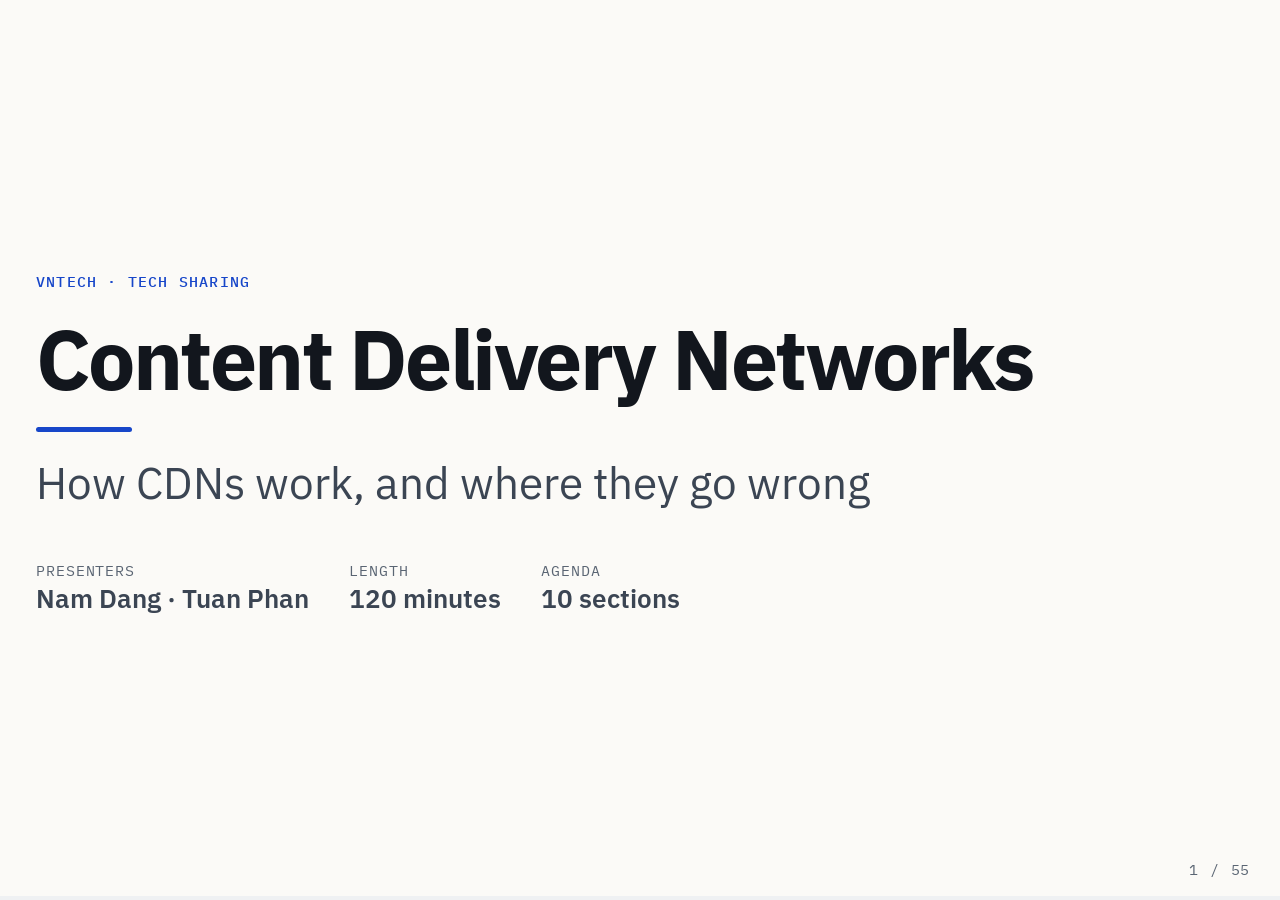
==== commit c82d25d2: "add live demo lab and dashboard demo/ is a Docker Compose lab: a slow Python origin behind Varnish a" ====
--- a/deck/index.html
+++ b/deck/index.html
@@ -436,7 +436,7 @@
           <li><b>Respond:</b> <code>Age</code>, <code>X-Cache</code> tell the story</li>
         </ol>
         <ul class="points">
-          <li>Cached but expired: revalidate (3.3)</li>
+          <li>Cached but expired: revalidate</li>
           <li>First requester per PoP pays full price</li>
         </ul>
       </div>
@@ -470,7 +470,7 @@
         <tr><th>Examples</th><td>Akamai, CloudFront (mostly)</td><td>Cloudflare</td></tr>
       </tbody>
     </table>
-    <p class="caption">Anycast also spreads attack traffic across PoPs (6.1)</p>
+    <p class="caption">Anycast also spreads attack traffic across PoPs</p>
   </div>
   <aside class="notes">
     <p>Làm sao user tới được edge gần nhất? Có hai cách.</p>
@@ -607,7 +607,7 @@
           <li>An edge MISS asks the upper tier first</li>
           <li>Origin shield: one PoP is the only gateway</li>
           <li>Higher hit ratio, fewer origin connections</li>
-          <li>Stampedes collapse at one point (3.8)</li>
+          <li>Stampedes collapse at one point</li>
           <li>Cost: one extra hop, usually a fee</li>
         </ul>
         <div class="chips">
@@ -671,7 +671,7 @@
           <li><b>Peering:</b> direct CDN-to-ISP links at exchanges</li>
           <li>Fewer hops: faster, steadier, cheaper</li>
           <li><b>Embedded caches</b> sit inside ISP data centers</li>
-          <li>Netflix Open Connect: free appliances, filled off-peak</li>
+          <li>Netflix Open Connect: free servers, filled off-peak</li>
           <li>ISPs agree: video skips expensive transit</li>
           <li>Akamai, Google Global Cache: same idea</li>
         </ul>
@@ -682,7 +682,7 @@
     <p>Đoạn đường từ edge tới user vẫn phải đi qua mạng của ISP. CDN rút ngắn đoạn này bằng hai cách.</p>
     <p>Peering: kết nối trực tiếp giữa CDN và ISP, thường tại các Internet exchange point. Ít hop hơn nên nhanh hơn, ổn định hơn và rẻ hơn cho cả hai bên.</p>
     <p>Embedded cache: đặt cache server ngay trong data center của ISP.</p>
-    <p>Ví dụ Netflix Open Connect: Netflix tặng miễn phí appliance cho ISP. Vì catalog đã biết trước và độ phổ biến dự đoán được, nội dung được copy sẵn vào đó trong giờ thấp điểm. Khi mình bấm play, video đến từ ngay trong mạng của nhà mạng.</p>
+    <p>Ví dụ Netflix Open Connect: Netflix tặng miễn phí appliance cho ISP. Vì catalog đã biết trước và độ phổ biến dự đoán được, nội dung được copy sẵn vào đó trong giờ thấp điểm. Off-peak là khoảng thời gian ít người dùng, thường là ban đêm, khi mạng của ISP còn nhiều băng thông trống. Khi mình bấm play, video đến từ ngay trong mạng của nhà mạng.</p>
     <p>ISP đồng ý vì traffic video không còn đi qua đường transit đắt tiền của họ. Akamai và Google Global Cache cũng làm tương tự.</p>
     <p>Ý chính: chặng cuối thuộc về ISP. CDN lớn rút ngắn nó bằng cách nối trực tiếp hoặc dọn hẳn vào trong.</p>
   </aside>
@@ -785,7 +785,7 @@
         </code></pre>
         <ul class="points">
           <li>Users get the wrong language</li>
-          <li>Worse: private data (9.2), poisoning (6.5)</li>
+          <li>Worse: private data, poisoning</li>
         </ul>
       </div>
     </div>
@@ -955,7 +955,7 @@
             <tr><td>TTL too short</td><td>Raise it; fingerprints make long TTLs safe</td></tr>
             <tr><td>Fragmented cache key</td><td>Drop tracking params, sort queries, trim <code>Vary</code></td></tr>
             <tr><td><code>Set-Cookie</code>, or no <code>Cache-Control</code></td><td>Strip cookies on static paths; declare the policy</td></tr>
-            <tr><td>Traffic thin over many PoPs</td><td>Enable tiered caching (2.5)</td></tr>
+            <tr><td>Traffic thin over many PoPs</td><td>Enable tiered caching</td></tr>
             <tr><td>Frequent or full purges</td><td>Purge selectively; use cache tags</td></tr>
           </tbody>
         </table>
@@ -1059,7 +1059,7 @@
           <li class="fragment"><code>stale-while-revalidate</code>: nobody waits</li>
           <li class="fragment">Origin shield gathers stampedes</li>
           <li class="fragment">Random TTL jitter spreads expiry</li>
-          <li class="fragment">Pitfall: uncacheable responses must bypass</li>
+          <li class="fragment">Careful: uncacheable responses must bypass</li>
         </ul>
       </div>
     </div>
@@ -1077,12 +1077,12 @@
 <section class="l-two-col" data-section="3 · Caching">
   <header class="s-head">
     <p class="eyebrow">3.9 · Negative caching</p>
-    <h2>Errors are cached too: a brief 404 during a deploy can outlive its cause</h2>
+    <h2>Errors are cached too: a brief 404 during a deploy can last longer than its cause</h2>
   </header>
   <div class="s-body">
     <div class="cols">
       <div class="col">
-        <h3 class="col-title is-bad"><svg class="icon"><use href="#i-alert"/></svg>The deploy pitfall</h3>
+        <h3 class="col-title is-bad"><svg class="icon"><use href="#i-alert"/></svg>The deploy mistake</h3>
         <ol class="steps">
           <li>New HTML references <code>app.9d2e.js</code></li>
           <li class="fragment">Not uploaded yet: the <code>404</code> gets cached</li>
@@ -1092,7 +1092,7 @@
       <div class="col fragment">
         <h3 class="col-title is-good"><svg class="icon"><use href="#i-check"/></svg>Prevention</h3>
         <ul class="points is-good">
-          <li>Upload assets before HTML (8.2)</li>
+          <li>Upload assets before HTML</li>
           <li>Short error TTLs; seconds for <code>5xx</code></li>
           <li>Explicit <code>Cache-Control</code> on error responses</li>
         </ul>
@@ -1129,7 +1129,7 @@
       <div class="card">
         <svg class="icon icon-l"><use href="#i-image"/></svg>
         <h3>Images</h3>
-        <p>Most page weight; optimize at edge (4.5)</p>
+        <p>Most page weight; optimize at edge</p>
       </div>
       <div class="card">
         <svg class="icon icon-l"><use href="#i-type"/></svg>
@@ -1231,13 +1231,13 @@
           <text x="180" y="332" text-anchor="middle" class="t-mono t-small t-muted">200 ms</text>
           <text x="340" y="332" text-anchor="middle" class="t-mono t-small t-muted">400 ms</text>
           <text x="500" y="332" text-anchor="middle" class="t-mono t-small t-muted">600 ms</text>
-          <text x="20" y="368" class="t-small t-muted">Same example as 1.1: origin RTT 200 ms, edge RTT 20 ms</text>
+          <text x="20" y="368" class="t-small t-muted">Same example as before: origin RTT 200 ms, edge RTT 20 ms</text>
         </svg>
       </figure>
       <div class="col">
         <ul class="points">
           <li>Handshakes happen with a nearby edge</li>
-          <li>Edge reuses warm origin connections (5.2)</li>
+          <li>Edge reuses warm origin connections</li>
           <li>Public routing follows policy and cost</li>
           <li>CDNs use backbones or measure paths</li>
           <li>Farther users gain more</li>
@@ -1321,7 +1321,7 @@
         </code></pre>
         <div class="callout is-error">
           <svg class="icon"><use href="#i-alert"/></svg>
-          <p><b>Pitfall:</b> <code>width=401</code>, <code>402</code>, <code>403</code>... Allow fixed sizes only.</p>
+          <p><b>Careful:</b> <code>width=401</code>, <code>402</code>, <code>403</code>... Allow fixed sizes only.</p>
         </div>
       </div>
     </div>
@@ -1475,6 +1475,7 @@
   <aside class="notes">
     <p>Kết nối HTTPS của user kết thúc tại edge. Edge giữ certificate của domain, thực hiện handshake, giải mã request, rồi mở một kết nối thứ hai tới origin.</p>
     <p>Lợi ích: handshake diễn ra với server ở gần; TLS 1.3 và session resumption có sẵn; origin không phải gánh hàng nghìn handshake từ client.</p>
+    <p>Session resumption: client đã kết nối trước đó giữ lại một session ticket, lần sau dùng lại nó để bỏ qua phần lớn handshake, nên kết nối lại nhanh hơn và tốn ít CPU hơn.</p>
     <p>Quản lý certificate do CDN lo: cấp, gia hạn, và phân phối tới mọi PoP. Mình chỉ cần chứng minh quyền sở hữu domain, thường bằng một DNS record.</p>
     <p>Ba điều cần biết. Một, CDN nhìn thấy toàn bộ traffic ở dạng đã giải mã. Đó là mức độ tin tưởng mình đặt vào vendor. Hai, chặng edge tới origin cũng phải được mã hóa và có verify certificate. Chỉ mã hóa chặng user tới edge tạo cảm giác an toàn giả. Ba, origin vẫn cần certificate riêng và phải tự gia hạn. Certificate origin hết hạn là một nguyên nhân quen thuộc của lỗi 502.</p>
     <p>Ý chính: HTTPS có hai chặng, và cả hai đều phải được mã hóa.</p>
@@ -1554,7 +1555,7 @@
           <li>No handshakes on the longest leg</li>
           <li>Warm: already past slow start</li>
           <li>Origin sees few stable connections</li>
-          <li class="fragment" data-scene="pitfall">Pitfall: shorter origin timeout, random <code>502</code> errors</li>
+          <li class="fragment" data-scene="pitfall">Careful: shorter origin timeout, random <code>502</code> errors</li>
           <li class="fragment" data-scene="pool">Fix: origin and LB timeout above the CDN's</li>
         </ul>
       </div>
@@ -1576,24 +1577,25 @@
 <section class="l-table" data-section="6 · Security">
   <header class="s-head">
     <p class="eyebrow">6.1 · DDoS absorption</p>
-    <h2>The CDN takes the blow for the origin, as long as nobody can call the origin directly</h2>
+    <h2>The CDN takes the attack instead of the origin, as long as nobody can call the origin directly</h2>
   </header>
   <div class="s-body">
     <table class="tbl">
       <thead><tr><th>Layer attacked</th><th>Example</th><th>How the CDN helps</th></tr></thead>
       <tbody>
         <tr><td>Network (L3/L4)</td><td>SYN floods, UDP amplification</td><td>Very large total capacity. Anycast splits the attack across PoPs near its sources. Junk packets are dropped at the edge.</td></tr>
-        <tr><td>Application (L7)</td><td>HTTP floods</td><td>Cached content is answered at almost no cost. Uncacheable endpoints (search, login) still reach the origin: add rate limiting and a WAF (6.2).</td></tr>
+        <tr><td>Application (L7)</td><td>HTTP floods</td><td>Cached content is answered at almost no cost. Uncacheable endpoints (search, login) still reach the origin: add rate limiting and a WAF.</td></tr>
       </tbody>
     </table>
     <div class="callout is-error">
       <svg class="icon"><use href="#i-alert"/></svg>
-      <p><b>Precondition:</b> the origin's real address is unreachable (6.3)</p>
+      <p><b>Precondition:</b> the origin's real address is unreachable</p>
     </div>
   </div>
   <aside class="notes">
     <p>Tấn công DDoS tìm cách làm cạn bandwidth, connection hoặc CPU của mình. CDN giúp thế nào tùy vào tầng bị tấn công.</p>
     <p>Tầng network, L3/L4, ví dụ SYN flood hay UDP amplification: tổng capacity của CDN rất lớn, và với Anycast thì đợt tấn công bị chia ra các PoP gần nguồn phát. Packet rác bị drop ngay tại edge.</p>
+    <p>UDP amplification: attacker gửi request nhỏ tới các server UDP mở (DNS, NTP) với IP nguồn giả là IP của nạn nhân. Server trả response lớn hơn nhiều lần về phía nạn nhân, nên lưu lượng tấn công được khuếch đại.</p>
     <p>Tầng application, L7, ví dụ HTTP flood: request tới nội dung đã cache được trả lời với chi phí gần như bằng không. Nhưng request tới endpoint không cache được như search hay login vẫn tới origin, nên cần thêm rate limiting và WAF, slide 6.2.</p>
     <p>Điều kiện tiên quyết: attacker không biết hoặc không tới được địa chỉ thật của origin. Nếu tới được, họ chỉ việc đi vòng qua CDN. Slide 6.3 nói cách bảo vệ.</p>
   </aside>
@@ -1960,11 +1962,11 @@
       <div class="col">
         <ol class="steps">
           <li><b>Point DNS:</b> CNAME to the CDN hostname</li>
-          <li><b>Configure origin:</b> address, HTTPS, <code>Host</code>, auth (6.3)</li>
+          <li><b>Configure origin:</b> address, HTTPS, <code>Host</code>, auth</li>
           <li><b>Set cache rules</b> per path</li>
         </ol>
         <ul class="points">
-          <li>Apex domain: ALIAS or CNAME flattening</li>
+          <li>Root domain (<code>example.com</code>): ALIAS or CNAME flattening</li>
           <li>Let the origin decide; keep CDN rules minimal</li>
         </ul>
       </div>
@@ -2011,7 +2013,7 @@
       </ol>
       <ul class="points fragment">
         <li>New HTML, new names: nothing to purge</li>
-        <li>Swap steps 1 and 2: cached <code>404</code> (3.9)</li>
+        <li>Swap steps 1 and 2: cached <code>404</code></li>
         <li>CDN-cached HTML: short <code>s-maxage</code>, then purge</li>
       </ul>
     </div>
@@ -2062,7 +2064,7 @@
 <section class="l-table" data-section="8 · Using it in practice">
   <header class="s-head">
     <p class="eyebrow">8.4 · What to monitor</p>
-    <h2>Four numbers: how much is cached, how long users wait, origin spared, error source</h2>
+    <h2>Four numbers: how much is cached, how long users wait, origin load saved, error source</h2>
   </header>
   <div class="s-body">
     <table class="tbl">
@@ -2083,7 +2085,7 @@
     <p>Bốn metric cần theo dõi.</p>
     <p>Cache hit ratio: tỉ lệ request và tỉ lệ byte được phục vụ từ cache. Tín hiệu: tụt đột ngột sau một lần deploy nghĩa là cache key hoặc header đã thay đổi.</p>
     <p>TTFB: time to first byte, đo từ phía user. Xem p50, p95, p99 và theo region. Tín hiệu: p95 cao ở một region nghĩa là không có PoP gần đó, hoặc region đó toàn miss.</p>
-    <p>Origin offload: tỉ lệ request hoặc byte không bao giờ tới origin. Đây là con số quyết định tải và chi phí của origin.</p>
+    <p>Origin offload: tỉ lệ request hoặc byte không bao giờ tới origin. Đây là con số quyết định tải và chi phí của origin. Offload nghĩa là phần việc CDN gánh thay origin; nhiều dashboard của CDN dùng đúng tên này.</p>
     <p>Error rate: 4xx và 5xx, tách thành lỗi do origin trả về và lỗi do edge sinh ra (502, 503, 504). Tín hiệu: 5xx của edge tăng nghĩa là origin chậm, quá tải, hoặc connection cấu hình sai.</p>
     <p>Ngoài ra theo dõi egress volume vì nó quy ra tiền, origin latency nhìn từ edge, và số lần purge.</p>
     <p>Log và metric của CDN cho thấy những gì edge thấy. Real user monitoring (RUM) cho thấy trải nghiệm thật của user, gồm cả DNS và chặng network cuối. Số liệu CDN đẹp không đảm bảo trải nghiệm nhanh.</p>
@@ -2100,7 +2102,7 @@
     <table class="tbl">
       <thead><tr><th>Vendor</th><th>Strengths</th><th>Edge compute</th><th>Good fit</th></tr></thead>
       <tbody>
-        <tr><td>Cloudflare</td><td>Wide Anycast network. Free plan, unmetered bandwidth. Security, DNS, CDN in one.</td><td>Workers</td><td>Any size; one integrated platform, quick setup</td></tr>
+        <tr><td>Cloudflare</td><td>Wide Anycast network. Free plan, no bandwidth fee. Security, DNS, CDN in one.</td><td>Workers</td><td>Any size; one integrated platform, quick setup</td></tr>
         <tr><td>Amazon CloudFront</td><td>Deep AWS integration: S3, ALB, ACM, WAF, IAM. No transfer fee from AWS origins.</td><td>Lambda@Edge, CloudFront Functions</td><td>Systems already on AWS</td></tr>
         <tr><td>Fastly</td><td>Programmable config (VCL). Near-instant purge. Surrogate keys. Real-time logs.</td><td>Compute (Wasm)</td><td>Fast-changing content: news, e-commerce</td></tr>
         <tr><td>Akamai</td><td>Oldest, largest network, deep inside ISPs. Strong in media and enterprise.</td><td>EdgeWorkers</td><td>Large enterprises, global video. More complex contracts.</td></tr>
@@ -2131,9 +2133,9 @@
       <div class="col">
         <h3 class="col-title is-good"><svg class="icon"><use href="#i-check"/></svg>Why and how</h3>
         <ul class="points is-good">
-          <li>Survive one vendor's outage (9.4)</li>
+          <li>Survive one vendor's outage</li>
           <li>Regional strengths, price leverage</li>
-          <li>DNS steers by weight, region or RUM</li>
+          <li>DNS directs traffic by weight, region or RUM</li>
         </ul>
       </div>
       <div class="col">
@@ -2147,7 +2149,7 @@
     </div>
     <div class="callout">
       <svg class="icon"><use href="#i-layers"/></svg>
-      <p><b>Lighter option:</b> one active CDN, one preconfigured standby</p>
+      <p><b>Lighter option:</b> one active CDN, one ready backup</p>
     </div>
   </div>
   <aside class="notes">
@@ -2160,11 +2162,11 @@
 </section>
 
 <!-- ======================================================================
-     SECTION 9: TRADE-OFFS AND PITFALLS (9.1 – 9.4)
+     SECTION 9: TRADE-OFFS AND COMMON MISTAKES (9.1 – 9.4)
      ====================================================================== -->
 
 <!-- 9.1 -->
-<section class="l-two-col" data-section="9 · Trade-offs and pitfalls">
+<section class="l-two-col" data-section="9 · Trade-offs and common mistakes">
   <header class="s-head">
     <p class="eyebrow">9.1 · Freshness vs speed</p>
     <h2>Decide up front how stale each content type may be; the TTL is that number</h2>
@@ -2174,8 +2176,8 @@
       <div class="col">
         <ul class="points">
           <li>A cache promises: no asking for N seconds</li>
-          <li>Versioned URLs: cache indefinitely (3.4)</li>
-          <li>Short TTL with <code>stale-while-revalidate</code> (3.6)</li>
+          <li>Versioned URLs: cache indefinitely</li>
+          <li>Short TTL with <code>stale-while-revalidate</code></li>
           <li>Event-driven purge for long TTLs</li>
           <li>A CDN purge never reaches the browser</li>
         </ul>
@@ -2203,10 +2205,10 @@
 </section>
 
 <!-- 9.2 -->
-<section class="l-two-col" data-section="9 · Trade-offs and pitfalls">
+<section class="l-two-col" data-section="9 · Trade-offs and common mistakes">
   <header class="s-head">
     <p class="eyebrow">9.2 · Accidentally caching private data</p>
-    <h2>Default to caching nothing behind login; caching must be a deliberate choice per route</h2>
+    <h2>Default to caching nothing behind login; caching must be a clear choice per route</h2>
   </header>
   <div class="s-body">
     <div class="cols">
@@ -2214,7 +2216,7 @@
         <h3 class="col-title is-bad"><svg class="icon"><use href="#i-alert"/></svg>How it happens</h3>
         <ul class="points is-bad">
           <li>"Cache everything" covers <code>/account</code>, <code>/api/me</code></li>
-          <li>A cached <code>Set-Cookie</code> hands out a session</li>
+          <li>A cached <code>Set-Cookie</code> gives everyone the same session</li>
           <li>Per-user response, URL-only cache key</li>
         </ul>
       </div>
@@ -2243,7 +2245,7 @@
 </section>
 
 <!-- 9.3 -->
-<section class="l-cards" data-section="9 · Trade-offs and pitfalls">
+<section class="l-cards" data-section="9 · Trade-offs and common mistakes">
   <header class="s-head">
     <p class="eyebrow">9.3 · When a CDN does not help</p>
     <h2>A CDN helps when content is shareable and users are far; without both, little speed gain</h2>
@@ -2273,7 +2275,7 @@
     </div>
     <div class="callout">
       <svg class="icon"><use href="#i-shield"/></svg>
-      <p><b>Other reasons remain:</b> DDoS, WAF, TLS, acceleration (4.3)</p>
+      <p><b>Other reasons remain:</b> DDoS, WAF, TLS, acceleration</p>
     </div>
   </div>
   <aside class="notes">
@@ -2288,7 +2290,7 @@
 </section>
 
 <!-- 9.4 -->
-<section class="l-two-col" data-section="9 · Trade-offs and pitfalls">
+<section class="l-two-col" data-section="9 · Trade-offs and common mistakes">
   <header class="s-head">
     <p class="eyebrow">9.4 · The CDN as a single point of failure</p>
     <h2>A CDN is one more component every request must cross; know your plan for when it fails</h2>
@@ -2308,7 +2310,7 @@
           </div>
         </div>
         <ul class="points is-bad">
-          <li>May: a latent bug ships</li>
+          <li>May: a hidden bug ships</li>
           <li>June: one valid config change triggers it</li>
         </ul>
         <div class="chips">
@@ -2318,10 +2320,10 @@
       <div class="col">
         <h3 class="col-title"><svg class="icon"><use href="#i-shield"/></svg>Options</h3>
         <ul class="points">
-          <li>Multi-CDN (8.6), if downtime costs enough</li>
-          <li>A rehearsed DNS switch to origin or standby</li>
+          <li>Multi-CDN, if downtime costs enough</li>
+          <li>A rehearsed DNS switch to origin or backup</li>
           <li>DNS hosted apart from the CDN</li>
-          <li>Or accept the risk, consciously</li>
+          <li>Or accept the risk, as a clear choice</li>
           <li><code>stale-if-error</code> covers origin failure only</li>
         </ul>
       </div>
@@ -2339,6 +2341,36 @@
 <!-- ======================================================================
      SECTION 10: CLOSING (10.1 split in two slides, Kahoot, closing)
      ====================================================================== -->
+
+<!-- LIVE DEMO =============================================================
+     The demo is a separate full-screen dashboard served by the lab in demo/
+     (docker compose up -d, see demo/README.md). This slide only links to it.
+     ====================================================================== -->
+<section class="l-bullets" data-section="10 · Closing">
+  <header class="s-head">
+    <p class="eyebrow">Demo · Live dashboard</p>
+    <h2>A real edge in front of a small shop: change a setting, watch the graphs</h2>
+  </header>
+  <div class="s-body">
+    <p class="lead">Open <a href="http://127.0.0.1:8090/" target="_blank" rel="noopener"><code>127.0.0.1:8090</code></a></p>
+    <ol class="steps">
+      <li><b>Private data:</b> fix the cached account page</li>
+      <li><b>Cache key:</b> ignore <code>utm_*</code></li>
+      <li><b>No cache:</b> switch it off, then on</li>
+      <li><b>Outage:</b> crash the origin, serve stale</li>
+      <li><b>Flash sale:</b> with and without merging</li>
+    </ol>
+  </div>
+  <aside class="notes">
+    <p>Demo trực tiếp trên dashboard, mở ở tab riêng: 127.0.0.1:8090. Trước buổi nói chạy docker compose up -d trong thư mục demo. Bật công tắc Simulated shoppers để lab tự đóng vai khách của một shop nhỏ, khoảng 20 request mỗi giây qua một edge Varnish thật.</p>
+    <p>Một, dữ liệu riêng: ngay từ đầu ô "Wrong account shown" đã đỏ, vì trang tài khoản bị đánh dấu public nên khách thấy tài khoản của người khác. Bật "Account page is private": con số về 0, đổi lại origin phải trả lời mọi lượt xem trang tài khoản.</p>
+    <p>Hai, cache key: bật "Ignore utm_* in the cache key". Tỉ lệ cache tăng và đường request tới origin tụt xuống, vì các link quảng cáo giờ dùng chung một bản.</p>
+    <p>Ba, tắt "Cache at the edge": hai đường request chập làm một, origin gánh toàn bộ traffic. Bật lại và chỉ vào khoảng cách giữa hai đường: đó là phần việc CDN làm thay origin.</p>
+    <p>Bốn, bấm Crash the origin. Khoảng 10 giây sau, khi cache hết hạn, lỗi lên gần 100%. Bật "Serve stale if the origin fails": phần lớn lỗi đổi thành STALE. Phần còn lỗi là trang chưa từng được cache và trang cá nhân. Nhớ bấm Restart the origin.</p>
+    <p>Năm, bấm Start a flash sale: traffic tăng vọt nhưng origin gần như không đổi. Tắt "Merge identical requests" rồi flash sale lần nữa: ô Origin load báo hàng chục request đang xử lý và thời gian phản hồi lên vài giây.</p>
+    <p>Ghi chú cho người trình bày: mỗi lần đổi cấu hình để lại một vạch có nhãn trên biểu đồ. Nút Reset the demo đưa mọi thứ về mặc định.</p>
+  </aside>
+</section>
 
 <!-- 10.1 (1/2) questions -->
 <section class="l-bullets" data-section="10 · Closing">
--- a/deck/css/deck.css
+++ b/deck/css/deck.css
@@ -166,6 +166,7 @@
 .lead { font-size: var(--fs-body); color: var(--ink); }
 .caption { font-size: var(--fs-caption); color: var(--muted); line-height: 1.35; }
 .caption b { color: var(--ink-2); }
+.reveal a { color: var(--accent); text-decoration: none; }
 
 .reveal ul.points, .reveal ol.steps { display: flex; flex-direction: column; gap: 13px; margin: 0; padding: 0; list-style: none; }
 .points li, .steps li { position: relative; padding-left: 30px; font-size: var(--fs-body); line-height: 1.28; }
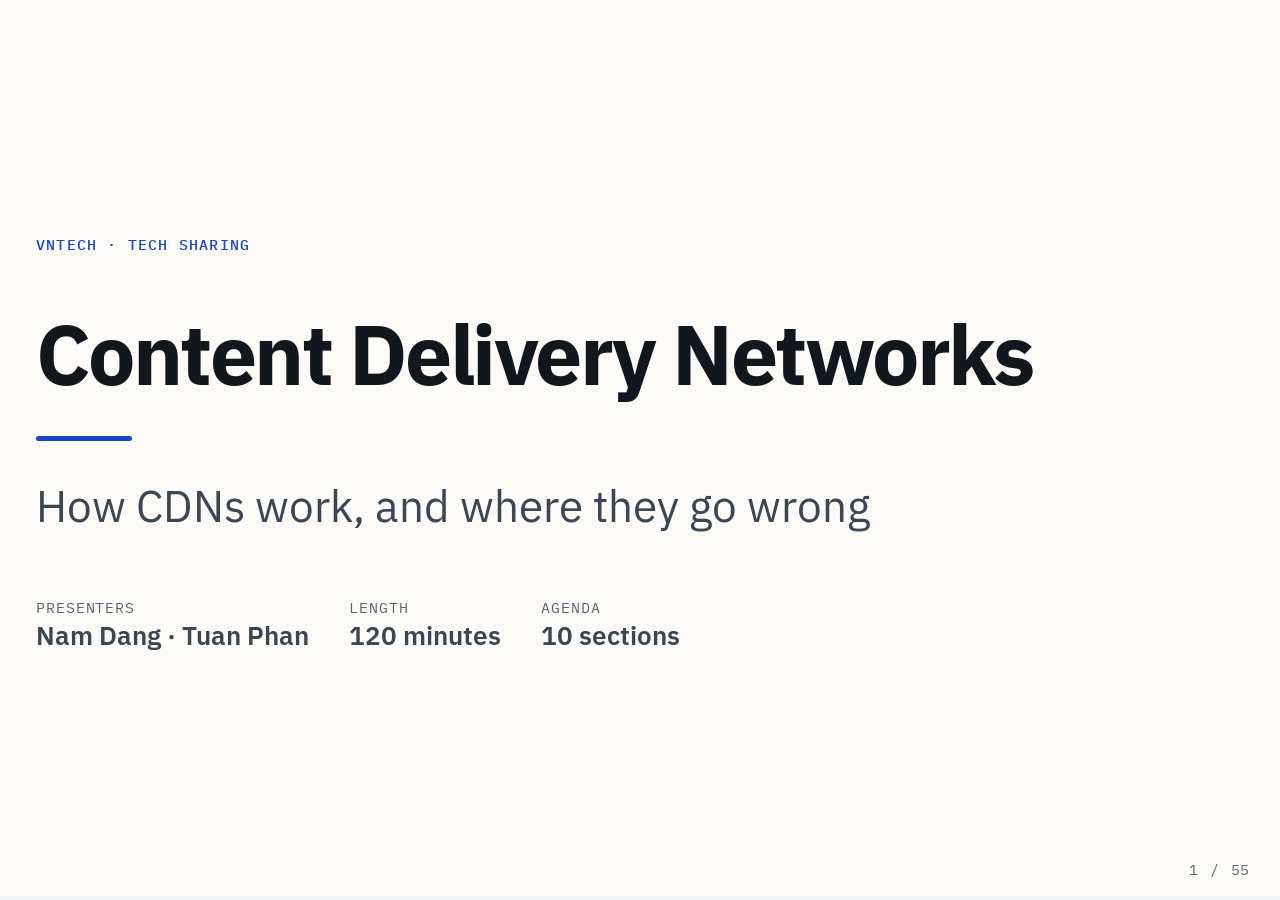
==== commit 0c0cfd6c: "animated diagrams for geodns and anycast" ====
--- a/deck/index.html
+++ b/deck/index.html
@@ -220,7 +220,7 @@
       <div class="card">
         <svg class="icon icon-l"><use href="#i-server"/></svg>
         <h3>Less origin load</h3>
-        <p>90%+ of requests stop at the edge</p>
+        <p>Cache hits never reach the origin</p>
         <span class="chip is-need">needs cacheable content</span>
       </div>
       <div class="card">
@@ -244,7 +244,7 @@
   <aside class="notes">
     <p>CDN mang lại năm lợi ích, nhưng mỗi cái đều có điều kiện đi kèm.</p>
     <p>Một, latency thấp hơn: handshake và nội dung đến từ nơi cách vài chục ms thay vì vài trăm ms.</p>
-    <p>Hai, giảm tải origin: với site chủ yếu là static, hơn 90% request có thể dừng ở edge. [cần kiểm chứng: con số 90% là ước lượng chung, phụ thuộc từng site]</p>
+    <p>Hai, giảm tải origin: mỗi cache hit là một request origin không phải xử lý. Tỉ lệ cụ thể phụ thuộc cache hit ratio của từng site: site chủ yếu là static thì phần lớn request dừng ở edge, site nhiều nội dung động thì ít hơn.</p>
     <p>Ba, availability cao hơn: traffic tự chuyển khi một PoP hỏng, và edge có thể trả nội dung đã cache khi origin down. Phần 3.6 sẽ nói kỹ.</p>
     <p>Bốn, giảm chi phí bandwidth: origin gửi ít byte hơn, phần còn lại được nén và tối ưu ảnh ở edge.</p>
     <p>Năm, security: edge là nơi tự nhiên để hấp thụ DDoS, chạy WAF và giấu origin. Phần 6 nói kỹ.</p>
@@ -460,7 +460,8 @@
     <h2>GeoDNS picks the PoP at lookup time; Anycast lets routing pick it</h2>
   </header>
   <div class="s-body">
-    <table class="tbl">
+    <div class="swap">
+    <table class="tbl fragment fade-out" data-fragment-index="0">
       <thead><tr><th></th><th>GeoDNS</th><th>Anycast</th></tr></thead>
       <tbody>
         <tr><th>How</th><td>DNS guesses location from the asker's IP. Each PoP has its own IP.</td><td>Every PoP announces the same IP over BGP. Routers deliver to the closest.</td></tr>
@@ -470,6 +471,97 @@
         <tr><th>Examples</th><td>Akamai, CloudFront (mostly)</td><td>Cloudflare</td></tr>
       </tbody>
     </table>
+    <figure class="fig fragment" data-fragment-index="0" data-scene="route">
+      <svg class="dg dg-anim" viewBox="0 0 1160 400" role="img" aria-label="Left, GeoDNS: DNS answers with the IP of PoP A; when PoP A fails the user keeps hitting it until the DNS TTL expires, then asks again and gets PoP B. Right, Anycast: both PoPs share one IP and the router delivers to PoP A because its path has fewer hops; when PoP A fails the route is withdrawn and the next packet goes to PoP B.">
+        <!-- empty default scene: the loop starts when the figure replaces the table -->
+        <g data-scene="idle"></g>
+        <g data-scene="route" data-loop="10.6">
+          <path class="ln" d="M580 10V390"/>
+
+          <!-- GeoDNS -->
+          <text x="10" y="32" class="t-strong">GeoDNS</text>
+          <path id="gd-q" class="wire" d="M70 170V80H200"/>
+          <path id="gd-a" class="rail" d="M130 190H360V140H420"/>
+          <path class="wire" d="M130 190H360V140H420" data-show="0 4.5"/>
+          <path class="wire wire-dead" d="M130 190H360V140H420" data-show="4.5 10.6"/>
+          <path id="gd-b" class="wire" d="M130 210H360V300H420"/>
+
+          <circle class="pkt" r="6" data-along="#gd-q" data-at="0.3, 7" data-dur="0.7"/>
+          <circle class="pkt" r="6" data-along="#gd-q" data-at="1, 7.7" data-dur="0.7" data-rev/>
+          <circle class="pkt" r="6" data-along="#gd-a" data-at="2" data-dur="0.9"/>
+          <circle class="pkt pkt-hit" r="6" data-along="#gd-a" data-at="2.9" data-dur="0.9" data-rev/>
+          <circle class="pkt pkt-err" r="6" data-along="#gd-a" data-at="5.2, 6.1" data-dur="0.9"/>
+          <circle class="pkt" r="6" data-along="#gd-b" data-at="8.5" data-dur="0.9"/>
+          <circle class="pkt pkt-hit" r="6" data-along="#gd-b" data-at="9.4" data-dur="0.9" data-rev/>
+
+          <rect class="box" x="200" y="50" width="120" height="60" rx="12"/>
+          <use href="#i-compass" x="214" y="68" width="24" height="24" class="ic ic-muted"/>
+          <text x="248" y="87" class="t-strong">DNS</text>
+          <text x="260" y="134" text-anchor="middle" class="t-mono t-small t-muted" data-show="1.4 8.1">→ PoP A</text>
+          <text x="260" y="134" text-anchor="middle" class="t-mono t-small t-fast" data-show="8.1 10.6">→ PoP B</text>
+          <rect class="box box-user" x="10" y="170" width="120" height="60" rx="12"/>
+          <use href="#i-user" x="24" y="188" width="24" height="24" class="ic ic-user"/>
+          <text x="58" y="207" class="t-strong">User</text>
+          <text x="485" y="100" text-anchor="middle" class="t-mono t-small t-muted">192.0.2.1</text>
+          <rect class="box box-edge" x="420" y="110" width="130" height="60" rx="12"/>
+          <use href="#i-edge" x="434" y="128" width="24" height="24" class="ic ic-edge"/>
+          <text x="468" y="147" class="t-strong">PoP A</text>
+          <g data-show="4.5 10.6">
+            <rect class="box box-err" x="420" y="110" width="130" height="60" rx="12"/>
+            <use href="#i-x" x="434" y="128" width="24" height="24" class="ic ic-err"/>
+            <text x="468" y="147" class="t-strong t-err">PoP A</text>
+          </g>
+          <text x="485" y="260" text-anchor="middle" class="t-mono t-small t-muted">198.51.100.1</text>
+          <rect class="box box-edge" x="420" y="270" width="130" height="60" rx="12"/>
+          <use href="#i-edge" x="434" y="288" width="24" height="24" class="ic ic-edge"/>
+          <text x="468" y="307" class="t-strong">PoP B</text>
+          <g class="tag tag-miss" data-show="4.8 8.1">
+            <rect x="20" y="250" width="100" height="28" rx="14"/>
+            <text x="70" y="269.5">DNS TTL</text>
+          </g>
+
+          <!-- Anycast -->
+          <text x="610" y="32" class="t-strong">Anycast</text>
+          <path class="wire" d="M730 200H840V300H1020"/>
+          <path id="an-a" class="rail" d="M730 200H840V140H1020"/>
+          <path id="an-b" class="rail" d="M730 200H840V300H1020"/>
+          <path class="wire" d="M840 200V140H1020" data-show="0 4.5"/>
+          <path class="wire wire-dead" d="M840 200V140H1020" data-show="4.5 10.6"/>
+
+          <circle class="pkt" r="6" data-along="#an-a" data-at="0.5, 2.5" data-dur="0.9"/>
+          <circle class="pkt pkt-hit" r="6" data-along="#an-a" data-at="1.4, 3.4" data-dur="0.9" data-rev/>
+          <circle class="pkt" r="6" data-along="#an-b" data-at="5.2, 8" data-dur="1.3"/>
+          <circle class="pkt pkt-hit" r="6" data-along="#an-b" data-at="6.5, 9.3" data-dur="1.3" data-rev/>
+
+          <circle class="hop" cx="840" cy="200" r="10"/>
+          <text x="826" y="186" text-anchor="end" class="t-mono t-small t-muted">BGP</text>
+          <circle class="hop" cx="930" cy="140" r="8"/>
+          <text x="930" y="122" text-anchor="middle" class="t-mono t-small t-fast">2 hops</text>
+          <circle class="hop" cx="885" cy="300" r="8"/>
+          <circle class="hop" cx="930" cy="300" r="8"/>
+          <circle class="hop" cx="975" cy="300" r="8"/>
+          <text x="930" y="332" text-anchor="middle" class="t-mono t-small t-slow">4 hops</text>
+          <text x="826" y="230" text-anchor="end" class="t-mono t-small t-fast" data-show="4.9 10.6">rerouted</text>
+          <rect class="box box-user" x="610" y="170" width="120" height="60" rx="12"/>
+          <use href="#i-user" x="624" y="188" width="24" height="24" class="ic ic-user"/>
+          <text x="658" y="207" class="t-strong">User</text>
+          <text x="1085" y="100" text-anchor="middle" class="t-mono t-small t-muted">203.0.113.1</text>
+          <rect class="box box-edge" x="1020" y="110" width="130" height="60" rx="12"/>
+          <use href="#i-edge" x="1034" y="128" width="24" height="24" class="ic ic-edge"/>
+          <text x="1068" y="147" class="t-strong">PoP A</text>
+          <g data-show="4.5 10.6">
+            <rect class="box box-err" x="1020" y="110" width="130" height="60" rx="12"/>
+            <use href="#i-x" x="1034" y="128" width="24" height="24" class="ic ic-err"/>
+            <text x="1068" y="147" class="t-strong t-err">PoP A</text>
+          </g>
+          <text x="1085" y="260" text-anchor="middle" class="t-mono t-small t-muted">203.0.113.1</text>
+          <rect class="box box-edge" x="1020" y="270" width="130" height="60" rx="12"/>
+          <use href="#i-edge" x="1034" y="288" width="24" height="24" class="ic ic-edge"/>
+          <text x="1068" y="307" class="t-strong">PoP B</text>
+        </g>
+      </svg>
+    </figure>
+    </div>
     <p class="caption">Anycast also spreads attack traffic across PoPs</p>
   </div>
   <aside class="notes">
@@ -478,6 +570,7 @@
     <p>Anycast: mọi PoP cùng quảng bá một IP qua BGP, router trên Internet đưa packet tới PoP gần nhất theo nghĩa network. Quyết định nằm ở tầng routing. Điểm yếu: "gần" trong BGP nghĩa là ít hop và theo policy của nhà mạng, chưa chắc gần về địa lý hay nhanh hơn, và khó điều khiển chính xác. Khi một PoP hỏng, nó rút route và traffic chuyển trong vài giây.</p>
     <p>Ví dụ: Akamai và phần lớn CloudFront dùng GeoDNS; Cloudflare dùng Anycast. [cần kiểm chứng: cách phân loại vendor là đơn giản hóa, thực tế nhiều CDN kết hợp cả hai]</p>
     <p>Anycast còn giúp security: traffic tấn công bị chia ra nhiều PoP thay vì dồn vào một chỗ, xem 6.1.</p>
+    <p>Bấm next: bảng đổi thành hai diagram chạy song song. Bên trái là GeoDNS: user hỏi DNS, nhận IP của PoP A rồi đi tới đó. Khi PoP A hỏng, user vẫn giữ câu trả lời cũ nên request tiếp tục chết ở PoP A cho tới khi DNS TTL hết, lúc đó mới hỏi lại và được đưa sang PoP B. Bên phải là Anycast: hai PoP cùng một IP, router chọn PoP A vì đường tới đó ít hop hơn (2 so với 4), chứ không phải vì gần về địa lý. Khi PoP A hỏng, route bị rút và packet kế tiếp sang PoP B ngay, user không phải làm gì.</p>
   </aside>
 </section>
 
--- a/deck/css/deck.css
+++ b/deck/css/deck.css
@@ -129,11 +129,11 @@
   height: 720px;
   padding: 46px var(--pad-x) 58px;
   flex-direction: column;
-  gap: var(--sp-4);
+  gap: var(--sp-5);
 }
 .s-head { flex: none; }
-.eyebrow {
-  margin: 0 0 var(--sp-2);
+.reveal .eyebrow {
+  margin: 0 0 var(--sp-3);
   font-family: var(--font-mono);
   font-size: var(--fs-eyebrow);
   font-weight: 500;
@@ -331,6 +331,9 @@
 
 /* table */
 .l-table .s-body { gap: var(--sp-3); }
+/* two fragments in one place: the table fades out as the figure fades in */
+.swap { display: grid; }
+.swap > * { grid-area: 1 / 1; align-self: start; }
 
 /* code */
 .l-code .cols { flex: 0 1 auto; min-height: 0; display: grid; grid-template-columns: 5fr 6fr; gap: var(--sp-5); align-items: start; }
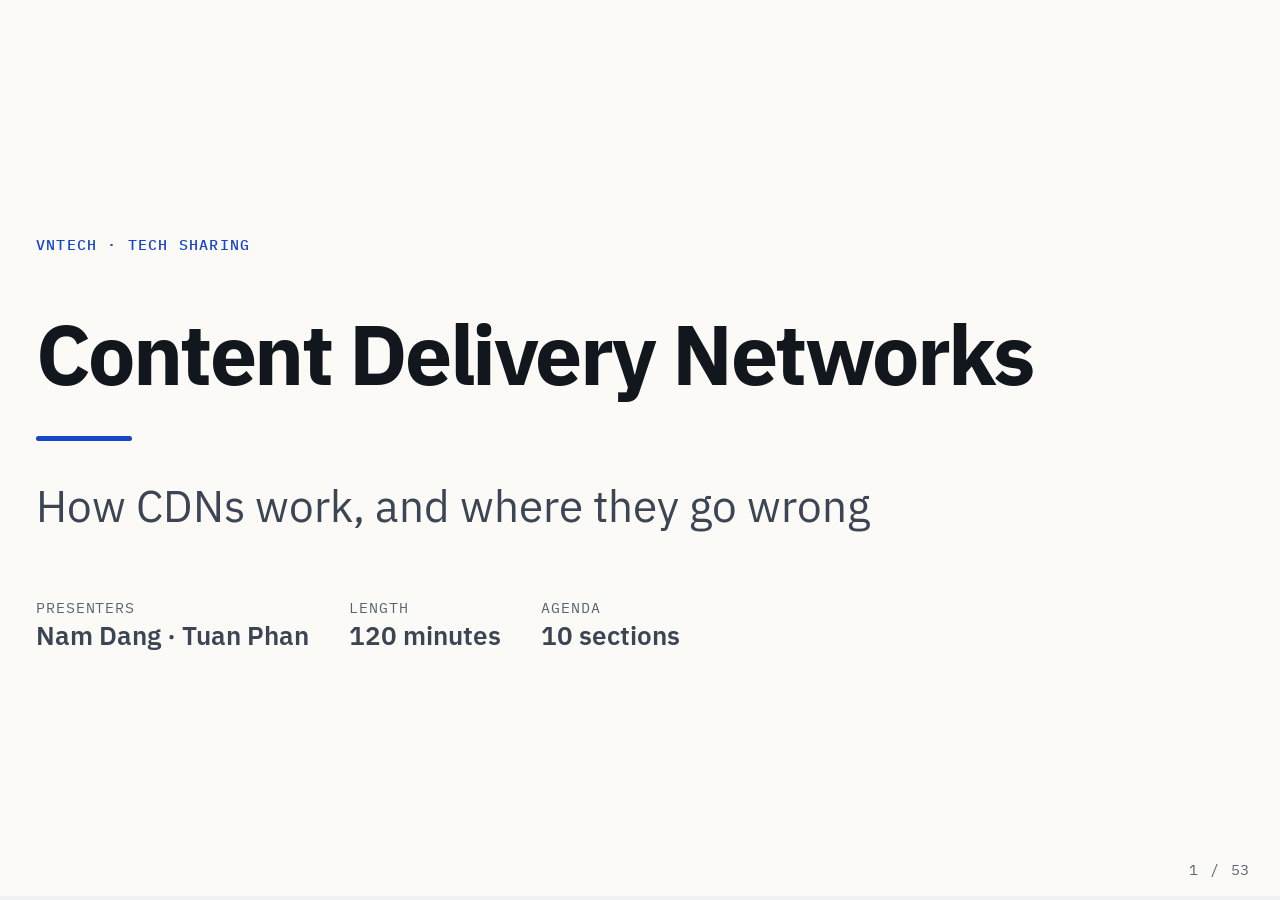
==== commit 753989d8: "final" ====
--- a/deck/index.html
+++ b/deck/index.html
@@ -359,6 +359,7 @@
     </div>
   </div>
   <aside class="notes">
+    <p>Chuyển phần: phần 1 đã trả lời câu hỏi vì sao cần CDN: khoảng cách vật lý làm chậm, và tốc độ ảnh hưởng đo được tới doanh thu. Giờ sang phần 2 để mở cái hộp đó ra: CDN gồm những gì, và một request đi qua nó như thế nào.</p>
     <p>Bốn thành phần cốt lõi.</p>
     <p>Origin: nơi giữ bản gốc của nội dung. Có thể là web server, load balancer, hoặc object storage như S3.</p>
     <p>Edge server: một máy của CDN, nhận request của user, kiểm tra cache rồi trả lời.</p>
@@ -806,6 +807,7 @@
     </table>
   </div>
   <aside class="notes">
+    <p>Chuyển phần: tới đây mình đã biết request tìm tới edge bằng cách nào, và edge lấy nội dung từ origin ra sao. Nhưng edge chỉ có ích khi nó được phép giữ lại nội dung. Phần 3 là phần dài nhất và quan trọng nhất của buổi hôm nay: caching, tức là edge lưu cái gì, lưu bao lâu, và khi nào bỏ đi. Bắt đầu từ header điều khiển tất cả những chuyện đó.</p>
     <p>Cache-Control là response header nói cho mọi cache biết nó được phép làm gì. Bảy directive cần nhớ:</p>
     <p>max-age=N: fresh trong N giây, áp dụng cho mọi cache.</p>
     <p>s-maxage=N: giống max-age nhưng chỉ dành cho shared cache như CDN hay proxy, và ở đó nó ghi đè max-age. Đây chính là TTL dành riêng cho CDN.</p>
@@ -1241,6 +1243,7 @@
     </div>
   </div>
   <aside class="notes">
+    <p>Chuyển phần: phần 3 là bộ công cụ của cache: header, cache key, TTL, invalidation. Phần 4 đem bộ công cụ đó áp vào từng loại nội dung cụ thể, đi từ dễ tới khó: static asset, API, request không cache được, ảnh, video, và cuối cùng là trang có phần cá nhân hóa.</p>
     <p>Static asset là thứ đầu tiên nên đưa lên CDN: giống nhau với mọi user và hiếm khi thay đổi.</p>
     <p>JS và CSS: build tool sinh tên file có hash, nên cache một năm kèm immutable.</p>
     <p>Ảnh: thường chiếm phần lớn dung lượng trang. Cache dài, và tối ưu thêm ở edge, xem 4.5.</p>
@@ -1566,6 +1569,7 @@
     </div>
   </div>
   <aside class="notes">
+    <p>Chuyển phần: từ đầu tới giờ mình nói về nội dung đi qua CDN. Phần 5 ngắn, chỉ hai slide, nhìn xuống tầng bên dưới: connection. Một request qua CDN thật ra đi trên hai connection, user tới edge và edge tới origin. Ở 4.3 mình đã nhắc tới handshake ở gần và connection đã warm, giờ xem kỹ từng chặng.</p>
     <p>Kết nối HTTPS của user kết thúc tại edge. Edge giữ certificate của domain, thực hiện handshake, giải mã request, rồi mở một kết nối thứ hai tới origin.</p>
     <p>Lợi ích: handshake diễn ra với server ở gần; TLS 1.3 và session resumption có sẵn; origin không phải gánh hàng nghìn handshake từ client.</p>
     <p>Session resumption: client đã kết nối trước đó giữ lại một session ticket, lần sau dùng lại nó để bỏ qua phần lớn handshake, nên kết nối lại nhanh hơn và tốn ít CPU hơn.</p>
@@ -1663,7 +1667,7 @@
 </section>
 
 <!-- ======================================================================
-     SECTION 6: SECURITY (6.1 – 6.5)
+     SECTION 6: SECURITY (6.1 – 6.5; 6.5 split in two slides)
      ====================================================================== -->
 
 <!-- 6.1 -->
@@ -1686,6 +1690,7 @@
     </div>
   </div>
   <aside class="notes">
+    <p>Chuyển phần: phần 5 cho thấy mọi connection của user đều kết thúc tại edge trước khi có gì tới được origin. Đứng ở vị trí đó, edge cũng là chỗ tự nhiên để chặn traffic xấu. Phần 6 nói về security theo hai hướng: CDN bảo vệ mình thế nào, và chính cache có thể bị tấn công ra sao.</p>
     <p>Tấn công DDoS tìm cách làm cạn bandwidth, connection hoặc CPU của mình. CDN giúp thế nào tùy vào tầng bị tấn công.</p>
     <p>Tầng network, L3/L4, ví dụ SYN flood hay UDP amplification: tổng capacity của CDN rất lớn, và với Anycast thì đợt tấn công bị chia ra các PoP gần nguồn phát. Packet rác bị drop ngay tại edge.</p>
     <p>UDP amplification: attacker gửi request nhỏ tới các server UDP mở (DNS, NTP) với IP nguồn giả là IP của nạn nhân. Server trả response lớn hơn nhiều lần về phía nạn nhân, nên lưu lượng tấn công được khuếch đại.</p>
@@ -1810,7 +1815,7 @@
   </aside>
 </section>
 
-<!-- 6.5 -->
+<!-- 6.5 (1/2) attacks -->
 <section class="l-two-col" data-section="6 · Security">
   <header class="s-head">
     <p class="eyebrow">6.5 · Attacks on the cache itself</p>
@@ -1852,8 +1857,140 @@
   </aside>
 </section>
 
+<!-- 6.5 (2/2) flows -->
+<section class="l-figure" data-section="6 · Security">
+  <header class="s-head">
+    <p class="eyebrow">6.5 · Attacks on the cache itself: step by step</p>
+    <h2>Poisoning plants a response for everyone; deception takes one victim's response out</h2>
+  </header>
+  <div class="s-body">
+    <div class="fig-row">
+      <div class="col">
+        <h3 class="col-title is-bad"><svg class="icon"><use href="#i-alert"/></svg>Cache poisoning</h3>
+        <figure class="fig">
+          <svg class="dg dg-anim" viewBox="0 36 560 304" data-loop="10" role="img" aria-label="The attacker sends a request with a forged header; the origin's harmful response is cached under the home page key and then served to every victim as a hit.">
+            <path id="ps-a" class="wire" d="M180 98H206V178H232"/>
+            <path id="ps-v" class="wire" d="M180 278H206V198H232"/>
+            <path id="ps-eo" class="wire" d="M342 188H424"/>
+            <path class="wire" d="M287 216V250"/>
+            <rect class="slot" x="257" y="250" width="60" height="44" rx="8"/>
+            <g data-show="3 10">
+              <rect class="box box-err" x="257" y="250" width="60" height="44" rx="8"/>
+              <use href="#i-file" x="275" y="260" width="24" height="24" class="ic ic-err"/>
+            </g>
+            <text x="327" y="278" class="t-small t-mono t-muted">key: /</text>
+
+            <circle class="pkt pkt-err" r="6" data-along="#ps-a" data-at="0.4" data-dur="0.6"/>
+            <circle class="pkt pkt-err" r="6" data-along="#ps-eo" data-at="1.3" data-dur="0.7"/>
+            <circle class="pkt pkt-err" r="6" data-along="#ps-eo" data-at="2.2" data-dur="0.7" data-rev/>
+            <circle class="pkt pkt-err" r="6" data-along="#ps-a" data-at="3.1" data-dur="0.6" data-rev/>
+            <circle class="pkt" r="6" data-along="#ps-v" data-at="5, 7.4" data-dur="0.6"/>
+            <circle class="pkt pkt-err" r="6" data-along="#ps-v" data-at="6.2, 8.4" data-dur="0.6" data-rev/>
+
+            <text x="10" y="58" class="t-small t-mono t-err">X-Forwarded-Host: evil</text>
+            <rect class="box box-err" x="10" y="70" width="170" height="56" rx="12"/>
+            <use href="#i-user" x="24" y="86" width="24" height="24" class="ic ic-err"/>
+            <text x="58" y="105" class="t-strong">Attacker</text>
+            <rect class="box box-user" x="10" y="250" width="170" height="56" rx="12"/>
+            <use href="#i-user" x="24" y="266" width="24" height="24" class="ic ic-user"/>
+            <text x="58" y="285" class="t-strong">Victim</text>
+            <use href="#i-alert" x="146" y="266" width="24" height="24" class="ic ic-err" data-show="6.8 10"/>
+            <text x="10" y="330" class="t-small t-mono t-muted">GET /</text>
+            <rect class="box box-edge" x="232" y="160" width="110" height="56" rx="12"/>
+            <use href="#i-edge" x="246" y="176" width="24" height="24" class="ic ic-edge"/>
+            <text x="280" y="195" class="t-strong">Edge</text>
+            <rect class="box box-origin" x="424" y="160" width="126" height="56" rx="12"/>
+            <use href="#i-server" x="438" y="176" width="24" height="24" class="ic ic-origin"/>
+            <text x="472" y="195" class="t-strong">Origin</text>
+            <text x="424" y="146" class="t-small t-mono t-err" data-show="1.9 3.6">evil script</text>
+
+            <g class="mark"><circle cx="206" cy="138" r="13"/><text x="206" y="143.5">1</text></g>
+            <g class="mark mark-lit" data-show="0.4 1.9"><circle cx="206" cy="138" r="13"/><text x="206" y="143.5">1</text></g>
+            <g class="mark"><circle cx="232" cy="272" r="13"/><text x="232" y="277.5">2</text></g>
+            <g class="mark mark-lit" data-show="3 4.4"><circle cx="232" cy="272" r="13"/><text x="232" y="277.5">2</text></g>
+            <g class="mark"><circle cx="206" cy="238" r="13"/><text x="206" y="243.5">3</text></g>
+            <g class="mark mark-lit" data-show="5 9.2"><circle cx="206" cy="238" r="13"/><text x="206" y="243.5">3</text></g>
+            <g class="tag tag-miss" data-show="1 3.1">
+              <rect x="255" y="118" width="64" height="28" rx="14"/>
+              <text x="287" y="137.5">MISS</text>
+            </g>
+            <g class="tag tag-hit" data-show="5.6 9.2">
+              <rect x="255" y="118" width="64" height="28" rx="14"/>
+              <text x="287" y="137.5">HIT</text>
+            </g>
+          </svg>
+        </figure>
+        <p class="caption">One forged request, a harmful page for everyone</p>
+      </div>
+      <div class="col">
+        <h3 class="col-title is-bad"><svg class="icon"><use href="#i-alert"/></svg>Web cache deception</h3>
+        <figure class="fig">
+          <svg class="dg dg-anim" viewBox="0 36 560 304" data-loop="10" role="img" aria-label="A logged-in victim opens a crafted URL ending in .css; the origin returns the private account page and the edge caches it as static. The attacker requests the same URL and reads it as a hit.">
+            <path id="wd-v" class="wire" d="M180 98H206V178H232"/>
+            <path id="wd-a" class="wire" d="M180 278H206V198H232"/>
+            <path id="wd-eo" class="wire" d="M342 188H424"/>
+            <path class="wire" d="M287 216V250"/>
+            <rect class="slot" x="257" y="250" width="60" height="44" rx="8"/>
+            <g data-show="3 10">
+              <rect class="box box-err" x="257" y="250" width="60" height="44" rx="8"/>
+              <use href="#i-file" x="275" y="260" width="24" height="24" class="ic ic-err"/>
+            </g>
+            <text x="327" y="278" class="t-small t-mono t-muted">key: ….css</text>
+
+            <circle class="pkt" r="6" data-along="#wd-v" data-at="0.4" data-dur="0.6"/>
+            <circle class="pkt" r="6" data-along="#wd-eo" data-at="1.3" data-dur="0.7"/>
+            <circle class="pkt pkt-miss" r="6" data-along="#wd-eo" data-at="2.2" data-dur="0.7" data-rev/>
+            <circle class="pkt pkt-miss" r="6" data-along="#wd-v" data-at="3.1" data-dur="0.6" data-rev/>
+            <circle class="pkt pkt-err" r="6" data-along="#wd-a" data-at="5" data-dur="0.6"/>
+            <circle class="pkt pkt-miss" r="6" data-along="#wd-a" data-at="6.2" data-dur="0.6" data-rev/>
+
+            <text x="10" y="58" class="t-small t-mono t-muted">/account/profile.css</text>
+            <rect class="box box-user" x="10" y="70" width="170" height="56" rx="12"/>
+            <use href="#i-user" x="24" y="86" width="24" height="24" class="ic ic-user"/>
+            <text x="58" y="105" class="t-strong">Victim</text>
+            <rect class="box box-err" x="10" y="250" width="170" height="56" rx="12"/>
+            <use href="#i-user" x="24" y="266" width="24" height="24" class="ic ic-err"/>
+            <text x="58" y="285" class="t-strong">Attacker</text>
+            <use href="#i-file" x="146" y="266" width="24" height="24" class="ic ic-err" data-show="6.8 10"/>
+            <text x="10" y="330" class="t-small t-mono t-err">same URL</text>
+            <rect class="box box-edge" x="232" y="160" width="110" height="56" rx="12"/>
+            <use href="#i-edge" x="246" y="176" width="24" height="24" class="ic ic-edge"/>
+            <text x="280" y="195" class="t-strong">Edge</text>
+            <rect class="box box-origin" x="424" y="160" width="126" height="56" rx="12"/>
+            <use href="#i-server" x="438" y="176" width="24" height="24" class="ic ic-origin"/>
+            <text x="472" y="195" class="t-strong">Origin</text>
+            <text x="424" y="146" class="t-small t-mono t-slow" data-show="1.9 3.6">account page</text>
+
+            <g class="mark"><circle cx="206" cy="138" r="13"/><text x="206" y="143.5">1</text></g>
+            <g class="mark mark-lit" data-show="0.4 1.9"><circle cx="206" cy="138" r="13"/><text x="206" y="143.5">1</text></g>
+            <g class="mark"><circle cx="232" cy="272" r="13"/><text x="232" y="277.5">2</text></g>
+            <g class="mark mark-lit" data-show="3 4.4"><circle cx="232" cy="272" r="13"/><text x="232" y="277.5">2</text></g>
+            <g class="mark"><circle cx="206" cy="238" r="13"/><text x="206" y="243.5">3</text></g>
+            <g class="mark mark-lit" data-show="5 7.6"><circle cx="206" cy="238" r="13"/><text x="206" y="243.5">3</text></g>
+            <g class="tag tag-miss" data-show="1 3.1">
+              <rect x="255" y="118" width="64" height="28" rx="14"/>
+              <text x="287" y="137.5">MISS</text>
+            </g>
+            <g class="tag tag-hit" data-show="5.6 7.6">
+              <rect x="255" y="118" width="64" height="28" rx="14"/>
+              <text x="287" y="137.5">HIT</text>
+            </g>
+          </svg>
+        </figure>
+        <p class="caption">One lured click, a private page leaks</p>
+      </div>
+    </div>
+  </div>
+  <aside class="notes">
+    <p>Slide này chạy lại hai kiểu tấn công ở slide trước theo từng bước. Cả hai đều có ba bước, đánh số 1, 2, 3 trên hình.</p>
+    <p>Bên trái, cache poisoning. Bước 1: attacker gửi GET / kèm header X-Forwarded-Host: evil. Cache chưa có nên MISS, request đi tới origin. Origin dựng URL script từ header đó và trả về trang chủ có script độc hại. Bước 2: edge lưu response này dưới key của trang chủ, vì header kia không nằm trong cache key. Bước 3: nạn nhân gửi GET / hoàn toàn bình thường, nhận HIT, và nhận bản đã bị đầu độc. Mọi user sau đó đều nhận bản này cho tới khi hết TTL hoặc được purge.</p>
+    <p>Bên phải, web cache deception, chiều ngược lại. Bước 1: nạn nhân đang đăng nhập bị dụ bấm vào /account/profile.css. Request mang cookie của nạn nhân đi tới origin. Origin bỏ qua phần đuôi lạ và trả về trang account. Bước 2: edge thấy đuôi .css, coi là static và cache lại. Bước 3: attacker mở đúng URL đó, không cần cookie, nhận HIT và đọc được trang account của nạn nhân.</p>
+    <p>Điểm khác nhau: poisoning là một request của attacker gây hại cho mọi người; deception là một cú click của nạn nhân làm lộ dữ liệu cho attacker. Điểm chung: object nằm trong cache không khớp với thứ mà cache key mô tả.</p>
+  </aside>
+</section>
+
 <!-- ======================================================================
-     SECTION 7: EDGE COMPUTING (7.1 – 7.2; each split in two slides)
+     SECTION 7: EDGE COMPUTING (7.1, split in two slides)
      ====================================================================== -->
 
 <!-- 7.1 (1/2) platforms -->
@@ -1875,6 +2012,7 @@
     <p class="caption"><b>Isolates:</b> no full Node.js, no file system</p>
   </div>
   <aside class="notes">
+    <p>Chuyển phần: ở phần 6, edge chạy những thứ vendor làm sẵn: WAF, rate limiting, verify chữ ký. Bước tiếp theo là để edge chạy code do chính mình viết. Đây cũng là giai đoạn thứ ba trong lịch sử ở slide 1.4. Phần 7: edge computing.</p>
     <p>Edge compute chạy code của mình ngay trong PoP, nằm giữa request và response: gần user, và trước khi request chạm tới cache hay origin.</p>
     <p>Bốn nền tảng chính.</p>
     <p>Cloudflare Workers: V8 isolate, chạy JavaScript và WebAssembly ở mọi PoP. Khởi động gần như tức thì, không có container, dùng API chuẩn web như fetch. CPU cho mỗi request bị giới hạn.</p>
@@ -1956,89 +2094,8 @@
   </aside>
 </section>
 
-<!-- 7.2 (1/2) uses -->
-<section class="l-cards" data-section="7 · Edge computing">
-  <header class="s-head">
-    <p class="eyebrow">7.2 · Typical uses</p>
-    <h2>Work suits the edge when it can be decided from the request alone</h2>
-  </header>
-  <div class="s-body">
-    <div class="cards c5">
-      <div class="card">
-        <svg class="icon icon-l"><use href="#i-route"/></svg>
-        <h3>Redirects</h3>
-        <p>Thousands of rules, no origin trip</p>
-      </div>
-      <div class="card">
-        <svg class="icon icon-l"><use href="#i-pen"/></svg>
-        <h3>Header rewrites</h3>
-        <p>Add HSTS, CSP; tidy the cache key</p>
-      </div>
-      <div class="card">
-        <svg class="icon icon-l"><use href="#i-key"/></svg>
-        <h3>Auth checks</h3>
-        <p>Verify a JWT; gated content stays cacheable</p>
-      </div>
-      <div class="card">
-        <svg class="icon icon-l"><use href="#i-split"/></svg>
-        <h3>A/B tests</h3>
-        <p>Group by cookie, in the key; no flicker</p>
-      </div>
-      <div class="card">
-        <svg class="icon icon-l"><use href="#i-globe"/></svg>
-        <h3>Geo responses</h3>
-        <p>Country from IP: language, currency, blocking</p>
-      </div>
-    </div>
-  </div>
-  <aside class="notes">
-    <p>Năm use case điển hình của edge code.</p>
-    <p>Redirect: hàng nghìn rule redirect được xử lý ở edge, không cần đi tới origin.</p>
-    <p>Header rewrite: thêm security header như HSTS, CSP vào mọi response, hoặc chuẩn hóa request header để cache key gọn hơn.</p>
-    <p>Auth check: verify chữ ký JWT ngay ở edge. Request không hợp lệ bị từ chối ngay. Nội dung cần đăng nhập vẫn cache được vì quyền truy cập được kiểm tra trước cache.</p>
-    <p>A/B test: edge gán nhóm theo cookie và đưa nhóm vào cache key. Cả hai phiên bản đều được cache, và trang không bị nháy như khi test ở client.</p>
-    <p>Geo-based response: edge biết quốc gia của user từ IP, nên chọn được ngôn ngữ, tiền tệ, hoặc chặn theo khu vực.</p>
-    <p>Điểm chung: một việc hợp với edge khi nó quyết định được chỉ từ request.</p>
-  </aside>
-</section>
-
-<!-- 7.2 (2/2) code -->
-<section class="l-code is-full" data-section="7 · Edge computing">
-  <header class="s-head">
-    <p class="eyebrow">7.2 · Typical uses: a Cloudflare Worker</p>
-    <h2>A dozen lines redirect by country and add a security header</h2>
-  </header>
-  <div class="s-body">
-    <div class="cols">
-      <pre><code class="language-javascript" data-trim>
-export default {
-  async fetch(request) {
-    const url = new URL(request.url);
-    const country = request.cf?.country;
-
-    if (url.pathname === "/" &amp;&amp; country === "VN") {
-      return Response.redirect(`${url.origin}/vi/`, 302);
-    }
-
-    const upstream = await fetch(request);
-    const response = new Response(upstream.body, upstream);
-    response.headers.set("Strict-Transport-Security", "max-age=31536000");
-    return response;
-  },
-};
-      </code></pre>
-    </div>
-  </div>
-  <aside class="notes">
-    <p>Một Cloudflare Worker làm hai việc trong số các use case vừa nói.</p>
-    <p>Phần đầu: lấy URL và quốc gia của user từ request.cf.country. Nếu user vào trang chủ từ Việt Nam thì redirect 302 sang /vi/. Đây là geo-based redirect, quyết định hoàn toàn ở edge.</p>
-    <p>Phần sau: với các request còn lại, fetch từ upstream (cache hoặc origin), tạo response mới từ body đó và thêm header Strict-Transport-Security. Đây là header rewrite.</p>
-    <p>Chú ý: toàn bộ logic chỉ dùng thông tin có sẵn trong request, không cần database hay state.</p>
-  </aside>
-</section>
-
 <!-- ======================================================================
-     SECTION 8: USING IT IN PRACTICE (8.1 – 8.6)
+     SECTION 8: USING IT IN PRACTICE (8.1 – 8.5)
      ====================================================================== -->
 
 <!-- 8.1 -->
@@ -2076,6 +2133,7 @@
     </div>
   </div>
   <aside class="notes">
+    <p>Chuyển phần: bảy phần vừa rồi là về khái niệm: CDN làm được gì và vì sao. Phần 8 chuyển sang thực hành, theo đúng thứ tự mình sẽ gặp khi đưa một site lên CDN: setup, deploy, debug, rồi chọn vendor.</p>
     <p>Setup cơ bản gồm ba bước.</p>
     <p>Một, trỏ DNS: CDN cấp cho mình một hostname, ví dụ d111abc.cloudfront.net. Tạo CNAME từ domain của mình tới đó, tức là giao quyết định "IP nào" cho DNS của CDN. Lưu ý apex domain như example.com không đặt được CNAME, nên cần ALIAS record hoặc CNAME flattening.</p>
     <p>Hai, cấu hình origin: địa chỉ, protocol (HTTPS), header Host mà edge gửi, timeout, và cách origin xác thực edge (6.3). Đăng ký domain của mình với CDN và gắn TLS certificate.</p>
@@ -2156,39 +2214,7 @@
 <!-- 8.4 -->
 <section class="l-table" data-section="8 · Using it in practice">
   <header class="s-head">
-    <p class="eyebrow">8.4 · What to monitor</p>
-    <h2>Four numbers: how much is cached, how long users wait, origin load saved, error source</h2>
-  </header>
-  <div class="s-body">
-    <table class="tbl">
-      <thead><tr><th>Metric</th><th>Meaning</th><th>Signal to watch</th></tr></thead>
-      <tbody>
-        <tr><td>Cache hit ratio</td><td>Share of requests and of bytes served from cache</td><td>Sudden drop after a deploy: the cache key or headers changed</td></tr>
-        <tr><td>TTFB</td><td>Time to first byte, from the user side: p50, p95, p99, by region</td><td>High p95 in one region: no PoP nearby, or all misses there</td></tr>
-        <tr><td>Origin offload</td><td>Share of requests or bytes that never reach the origin</td><td>The number that drives origin load and cost</td></tr>
-        <tr><td>Error rate</td><td>4xx and 5xx, split by origin errors and edge errors (502, 503, 504)</td><td>Rising edge 5xx: origin slow, overloaded, or misconfigured</td></tr>
-      </tbody>
-    </table>
-    <ul class="points">
-      <li>Also: egress volume, origin latency, purge count</li>
-      <li>CDN metrics show the edge; RUM shows users</li>
-    </ul>
-  </div>
-  <aside class="notes">
-    <p>Bốn metric cần theo dõi.</p>
-    <p>Cache hit ratio: tỉ lệ request và tỉ lệ byte được phục vụ từ cache. Tín hiệu: tụt đột ngột sau một lần deploy nghĩa là cache key hoặc header đã thay đổi.</p>
-    <p>TTFB: time to first byte, đo từ phía user. Xem p50, p95, p99 và theo region. Tín hiệu: p95 cao ở một region nghĩa là không có PoP gần đó, hoặc region đó toàn miss.</p>
-    <p>Origin offload: tỉ lệ request hoặc byte không bao giờ tới origin. Đây là con số quyết định tải và chi phí của origin. Offload nghĩa là phần việc CDN gánh thay origin; nhiều dashboard của CDN dùng đúng tên này.</p>
-    <p>Error rate: 4xx và 5xx, tách thành lỗi do origin trả về và lỗi do edge sinh ra (502, 503, 504). Tín hiệu: 5xx của edge tăng nghĩa là origin chậm, quá tải, hoặc connection cấu hình sai.</p>
-    <p>Ngoài ra theo dõi egress volume vì nó quy ra tiền, origin latency nhìn từ edge, và số lần purge.</p>
-    <p>Log và metric của CDN cho thấy những gì edge thấy. Real user monitoring (RUM) cho thấy trải nghiệm thật của user, gồm cả DNS và chặng network cuối. Số liệu CDN đẹp không đảm bảo trải nghiệm nhanh.</p>
-  </aside>
-</section>
-
-<!-- 8.5 -->
-<section class="l-table" data-section="8 · Using it in practice">
-  <header class="s-head">
-    <p class="eyebrow">8.5 · Vendor overview</p>
+    <p class="eyebrow">8.4 · Vendor overview</p>
     <h2>Choose by where your users are, what you already run, and how fast you must purge</h2>
   </header>
   <div class="s-body">
@@ -2215,10 +2241,10 @@
   </aside>
 </section>
 
-<!-- 8.6 -->
+<!-- 8.5 -->
 <section class="l-two-col" data-section="8 · Using it in practice">
   <header class="s-head">
-    <p class="eyebrow">8.6 · Multi-CDN and failover</p>
+    <p class="eyebrow">8.5 · Multi-CDN and failover</p>
     <h2>Multi-CDN buys availability with complexity; worth it only when downtime is very expensive</h2>
   </header>
   <div class="s-body">
@@ -2289,6 +2315,7 @@
     </div>
   </div>
   <aside class="notes">
+    <p>Chuyển phần: tới đây CDN nghe có vẻ toàn lợi ích. Phần 9 nói về mặt còn lại: những trade-off phải chấp nhận và những lỗi hay gặp, kèm hai sự cố thật của Steam và Fastly.</p>
     <p>Mỗi cache là một lời hứa: trong N giây tới, tôi sẽ không hỏi lại. Nếu nội dung đổi trong khoảng đó, user thấy bản cũ.</p>
     <p>Câu hỏi cần trả lời là mỗi loại nội dung được phép cũ tới mức nào. Logo cũ một tuần thì không sao. Giá cũ năm phút thì tùy business. Số dư tài khoản cũ một giây là không chấp nhận được.</p>
     <p>Các công cụ thu hẹp trade-off: Versioned URL, để nội dung coi như không bao giờ đổi và cache được vô thời hạn (3.4). TTL ngắn kèm stale-while-revalidate, để giới hạn độ cũ mà vẫn nhanh (3.6). Purge theo event, cho TTL dài nhưng được xóa ngay khi dữ liệu đổi.</p>
@@ -2426,7 +2453,7 @@
     <p>Đặt CDN ở phía trước nghĩa là mọi request đều đi qua nó. Khi nó hỏng, site của mình hỏng theo, kể cả khi origin vẫn khỏe.</p>
     <p>Fastly, ngày 8 tháng 6 năm 2021: một bản cập nhật phần mềm deploy từ tháng 5 mang theo một bug tiềm ẩn. Gần một tháng sau, một thay đổi cấu hình hoàn toàn hợp lệ của một khách hàng đã kích hoạt nó. Khoảng 85% mạng của Fastly trả về lỗi. Amazon, Reddit, The New York Times, The Guardian, trang của chính phủ Anh và nhiều site khác cùng sập. Fastly phát hiện trong vòng một phút và khôi phục phần lớn mạng trong 49 phút.</p>
     <p>Bài học: hạ tầng tập trung thì sự cố cũng tập trung. Cloudflare và Akamai cũng từng có sự cố toàn cầu tương tự.</p>
-    <p>Các lựa chọn giảm rủi ro: Multi-CDN (8.6), nếu downtime đủ đắt. Một kế hoạch đã diễn tập để chuyển DNS thẳng về origin hoặc sang CDN dự phòng; origin phải chịu được tải khi không có cache phía trước. Đặt DNS ở nhà cung cấp khác với CDN, để vẫn đổi được record khi CDN gặp sự cố. Hoặc chấp nhận rủi ro một cách có ý thức: với nhiều sản phẩm, uptime của một CDN lớn vẫn tốt hơn thứ họ tự xây được.</p>
+    <p>Các lựa chọn giảm rủi ro: Multi-CDN (8.5), nếu downtime đủ đắt. Một kế hoạch đã diễn tập để chuyển DNS thẳng về origin hoặc sang CDN dự phòng; origin phải chịu được tải khi không có cache phía trước. Đặt DNS ở nhà cung cấp khác với CDN, để vẫn đổi được record khi CDN gặp sự cố. Hoặc chấp nhận rủi ro một cách có ý thức: với nhiều sản phẩm, uptime của một CDN lớn vẫn tốt hơn thứ họ tự xây được.</p>
     <p>Lưu ý: stale-if-error bảo vệ khi origin hỏng, không bảo vệ khi chính CDN hỏng.</p>
   </aside>
 </section>
@@ -2455,6 +2482,7 @@
     </ol>
   </div>
   <aside class="notes">
+    <p>Chuyển phần: phần lý thuyết kết thúc ở đây. Phần cuối gồm ba việc: một demo trực tiếp để thấy lại trên biểu đồ những gì vừa nói (lộ dữ liệu riêng, cache key, stale-if-error, cache stampede), sau đó là checklist ra quyết định, rồi quiz.</p>
     <p>Demo trực tiếp trên dashboard, mở ở tab riêng: 127.0.0.1:8090. Trước buổi nói chạy docker compose up -d trong thư mục demo. Bật công tắc Simulated shoppers để lab tự đóng vai khách của một shop nhỏ, khoảng 20 request mỗi giây qua một edge Varnish thật.</p>
     <p>Một, dữ liệu riêng: ngay từ đầu ô "Wrong account shown" đã đỏ, vì trang tài khoản bị đánh dấu public nên khách thấy tài khoản của người khác. Bật "Account page is private": con số về 0, đổi lại origin phải trả lời mọi lượt xem trang tài khoản.</p>
     <p>Hai, cache key: bật "Ignore utm_* in the cache key". Tỉ lệ cache tăng và đường request tới origin tụt xuống, vì các link quảng cáo giờ dùng chung một bản.</p>
